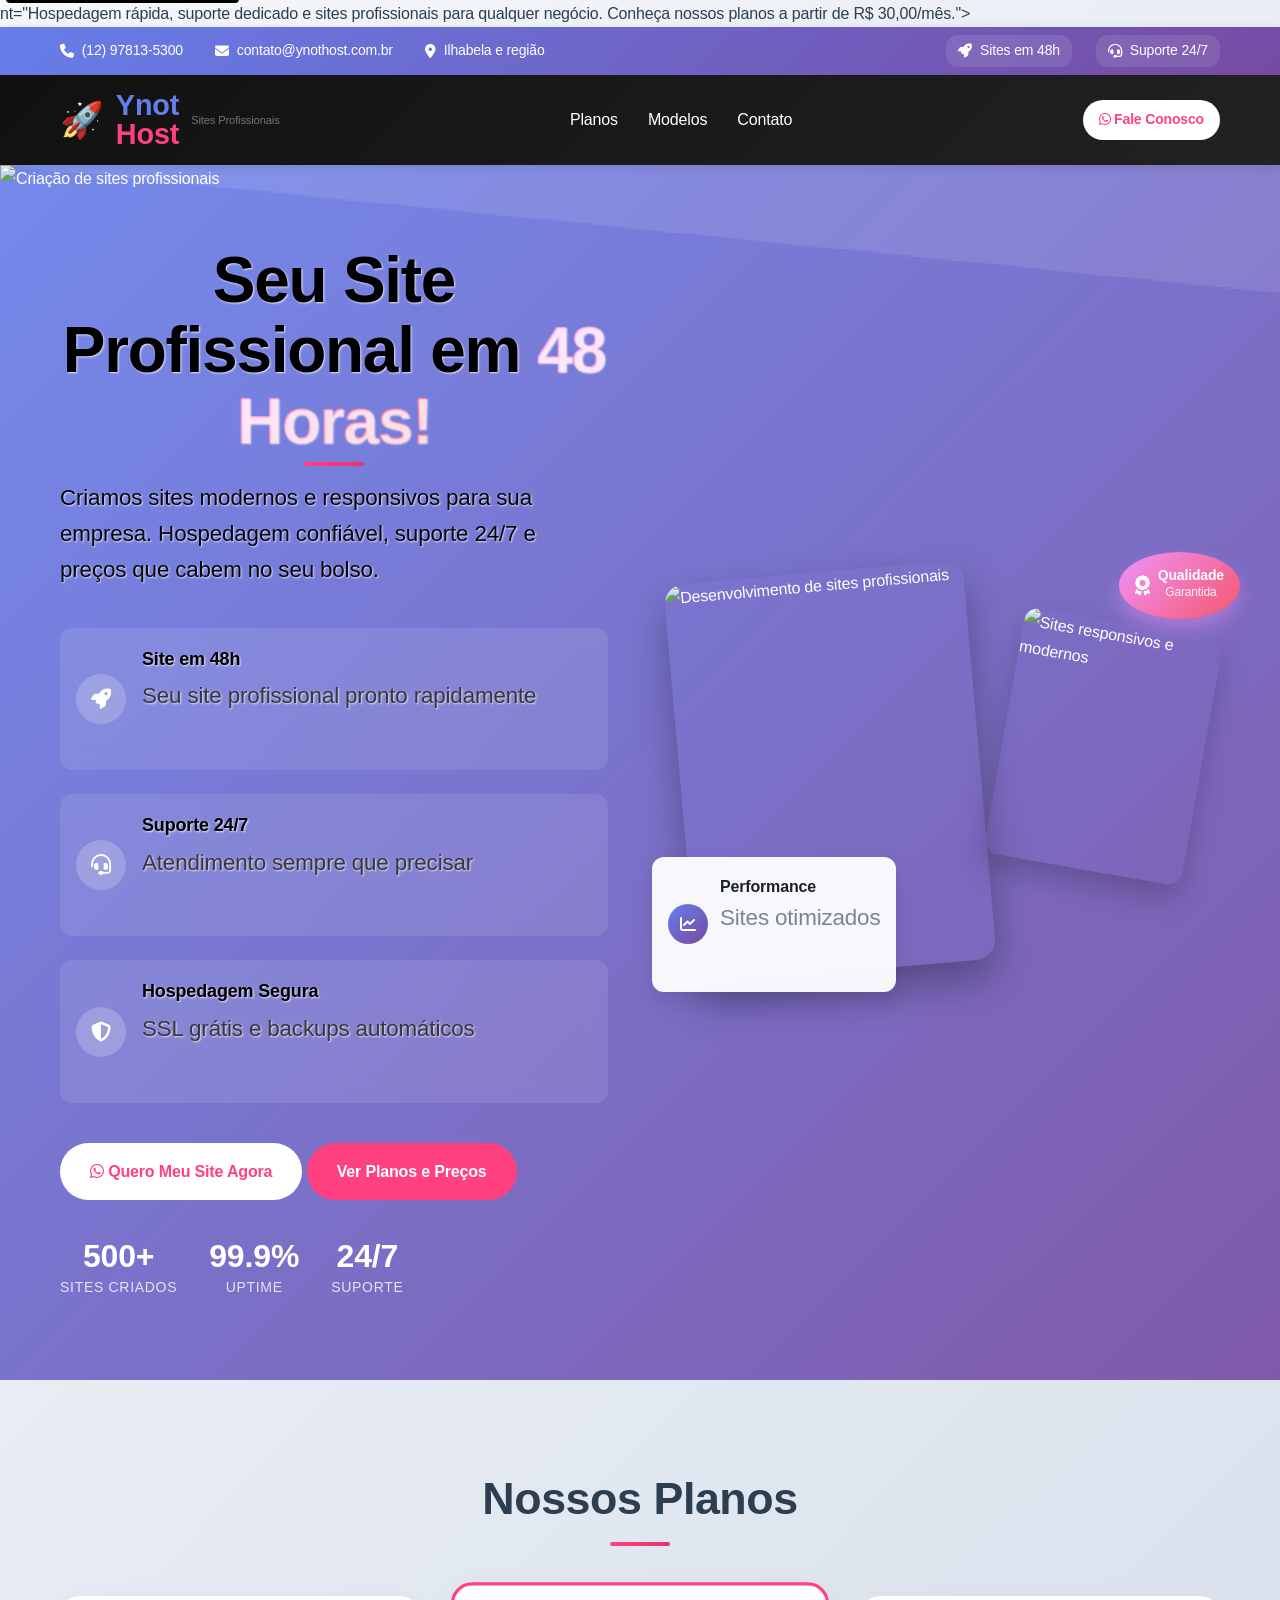
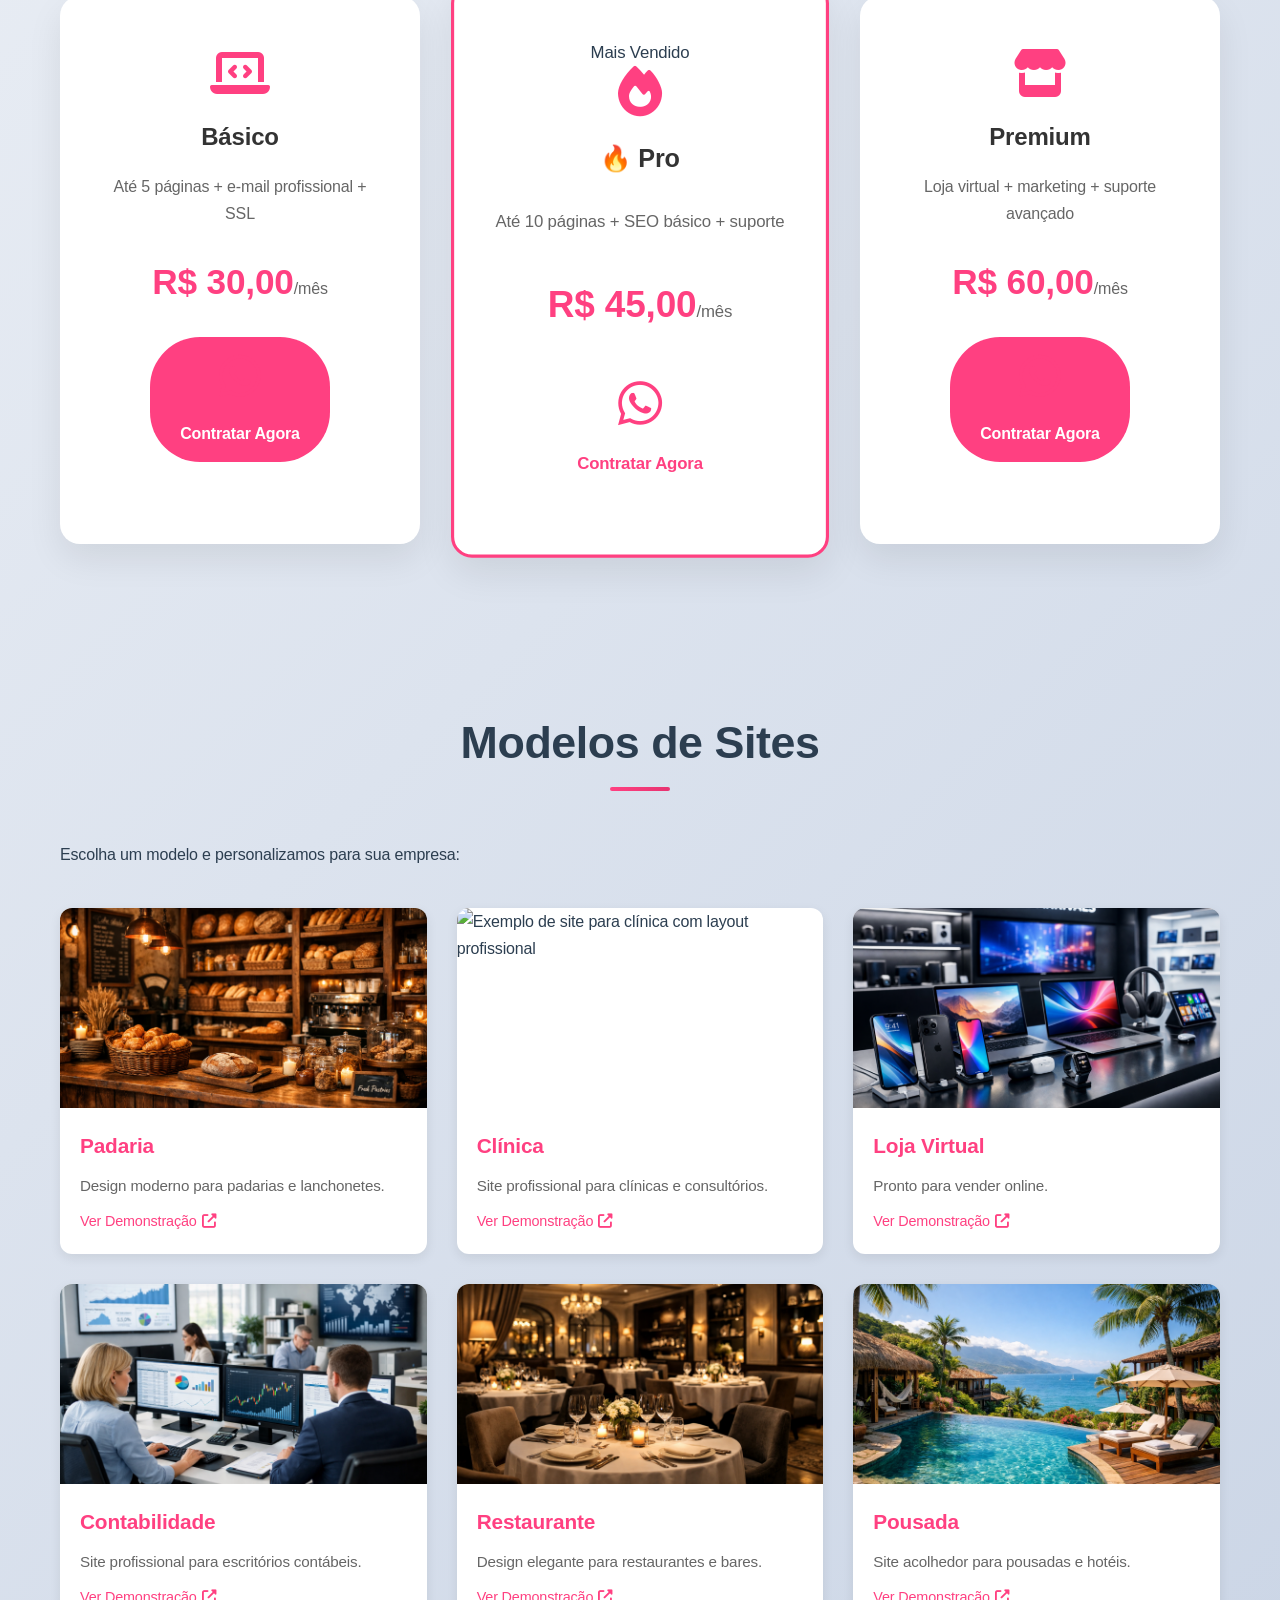
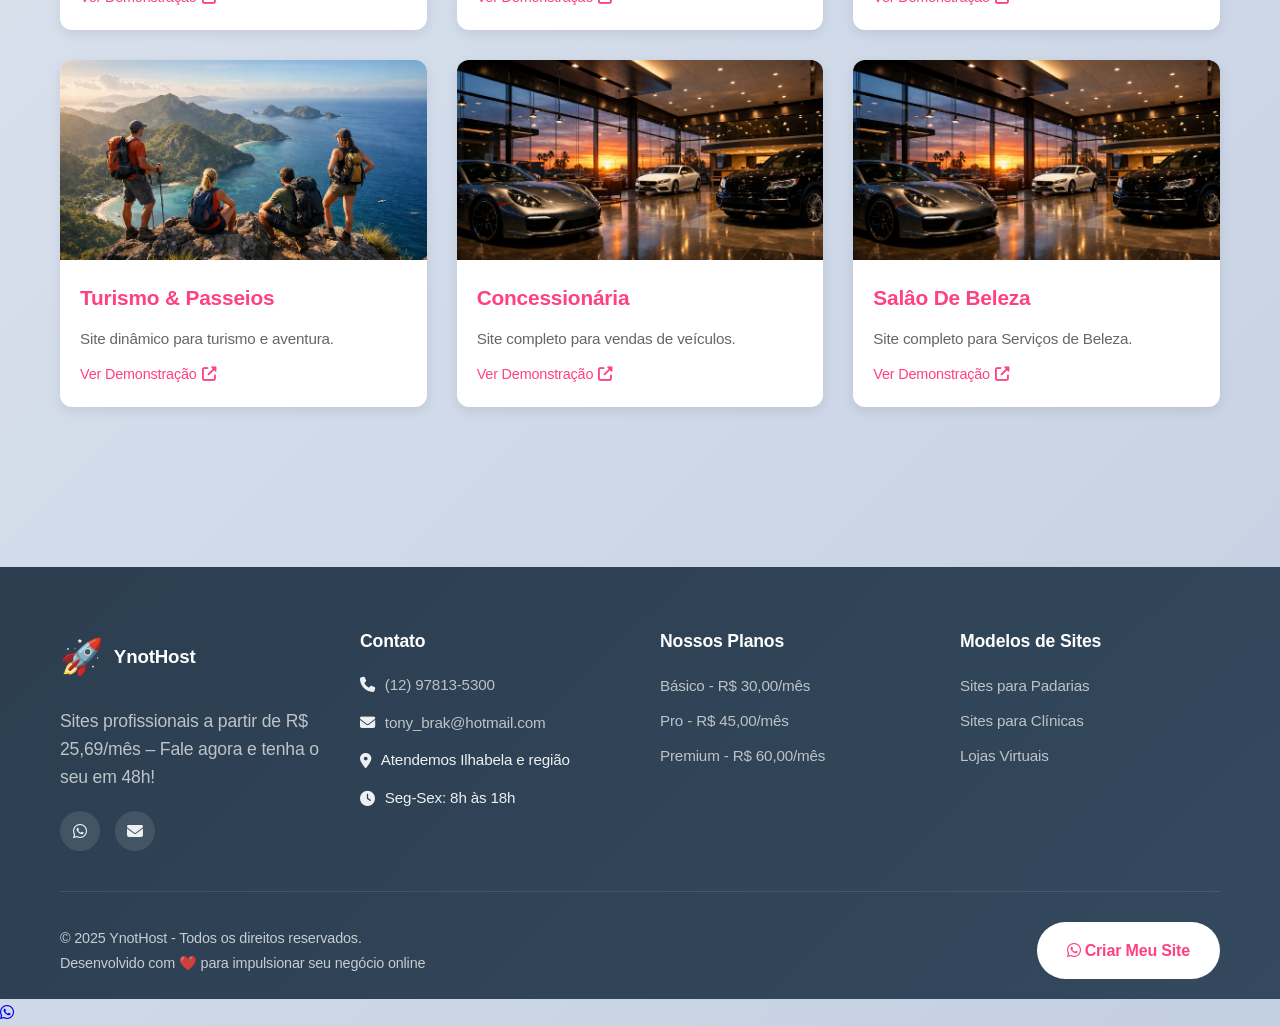
==== index.html @ bb17481c "Update pricing for Basic and Pro plans Signed-off-by: tonymagno <142685757+tonymagno@users.noreply.g" ====
<!DOCTYPE html>
<html lang="pt-BR">
<head>
  <meta charset="UTF-8">
  <meta name="viewport" content="width=device-width, initial-scale=1.0">
  <meta name="description" content="Crie seu site profissional com a YnotHost! Hospedagem rápida, suporte 24/7 e modelos personalizados para padarias, clínicas e lojas virtuais. Tenha seu site online em 48h!">
  <meta name="keywords" content="criação de sites, hospedagem de sites, sites profissionais, site para padaria, site para clínica, loja virtual, web design, desenvolvimento web, Ilhabela">
  <meta name="author" content="YnotHost">

  <!-- Open Graph / Facebook -->
  <meta property="og:type" content="website">
  <meta property="og:url" content="https://www.ynothost.com.br/"> <!-- Substituir pelo URL real do seu site -->
  <meta property="og:title" content="YnotHost - Sites Profissionais e Hospedagem">
  <meta property="og:description" content="Crie seu site profissional com a YnotHost! Hospedagem rápida, suporte 24/7 e modelos personalizados para padarias, clínicas e lojas virtuais. Tenha seu site online em 48h!">
  <meta property="og:image" content="https://www.ynothost.com.br/assets/images/og-image.jpg"> <!-- Substituir por uma imagem de pré-visualização do seu site -->

  <!-- Twitter -->
  <meta property="twitter:card" content="summary_large_image">
  <meta property="twitter:url" content="https://www.ynothost.com.br/"> <!-- Substituir pelo URL real do seu site -->
  <meta property="twitter:title" content="YnotHost - Sites Profissionais e Hospedagem">
  <meta property="twitter:description" content="Crie seu site profissional com a YnotHost! Hospedagem rápida, suporte 24/7 e modelos personalizados para padarias, clínicas e lojas virtuais. Tenha seu site online em 48h!">
  <meta property="twitter:image" content="https://www.ynothost.com.br/assets/images/og-image.jpg"> <!-- Substituir por uma imagem de pré-visualização do seu site -->

  <title>YnotHost - Sites Profissionais e Hospedagem</title>nt="Hospedagem rápida, suporte dedicado e sites profissionais para qualquer negócio. Conheça nossos planos a partir de R$ 30,00/mês.">
  <meta name="keywords" content="hospedagem de sites, criar site, site profissional, YnotHost, hospedagem barata, hospedagem web">
  <meta name="author" content="YnotHost">
  <meta name="robots" content="index, follow">
  
  <!-- Open Graph / Facebook -->
  <meta property="og:type" content="website">
  <meta property="og:url" content="https://ynothost.com.br/">
  <meta property="og:title" content="YnotHost - Hospedagem de Sites Profissionais">
  <meta property="og:description" content="Hospedagem rápida, suporte dedicado e sites profissionais para qualquer negócio.">
  <meta property="og:image" content="https://ynothost.com.br/assets/og-image.jpg">

  <!-- Twitter -->
  <meta property="twitter:card" content="summary_large_image">
  <meta property="twitter:url" content="https://ynothost.com.br/">
  <meta property="twitter:title" content="YnotHost - Hospedagem de Sites Profissionais">
  <meta property="twitter:description" content="Hospedagem rápida, suporte dedicado e sites profissionais para qualquer negócio.">
  <meta property="twitter:image" content="https://ynothost.com.br/assets/og-image.jpg">

  <title>YnotHost - Hospedagem de Sites Profissionais</title>

  <!-- Favicon -->
  <link rel="icon" type="image/x-icon" href="favicon.ico">
  
  <!-- Google Fonts -->
  <link rel="preconnect" href="https://fonts.googleapis.com">
  <link rel="preconnect" href="https://fonts.gstatic.com" crossorig  <link href="https://fonts.googleapis.com/css2?family=Poppins:wght@300;400;500;600;700;800&family=Montserrat:wght@400;500;600;700;800&family=Inter:wght@300;400;500;600;700&display=swap" rel="stylesheet">
  
  <!-- Font Awesome (Ícones) -->
  <link rel="stylesheet" href="https://cdnjs.cloudflare.com/ajax/libs/font-awesome/6.4.0/css/all.min.css" integrity="sha512-iecdLmaskl7CVkqkXNQ/ZH/XLlvWZOJyj7Yy7tcenmpD1ypASozpmT/E0iPtmFIB46ZmdtAc9eNBvH0H/ZpiBw==" crossorigin="anonymous" referrerpolicy="no-referrer">
  
  <!-- Arquivo de CSS -->
  <link rel="stylesheet" href="style.css">
</head>
<body>
  <!-- Skip to main content para acessibilidade -->
  <a href="#main-content" class="skip-link">Pular para o conteúdo principal</a>

  <header role="banner">
    <div class="top-bar">
      <div class="container">
        <div class="top-bar-content">
          <div class="top-bar-left">
            <span><i class="fas fa-phone"></i> (12) 97813-5300</span>
            <span><i class="fas fa-envelope"></i> contato@ynothost.com.br</span>
            <span><i class="fas fa-map-marker-alt"></i> Ilhabela e região</span>
          </div>
          <div class="top-bar-right">
            <span class="service-highlight">
              <i class="fas fa-rocket"></i> Sites em 48h
            </span>
            <span class="service-highlight">
              <i class="fas fa-headset"></i> Suporte 24/7
            </span>
          </div>
        </div>
      </div>
    </div>
    
    <div class="main-header">
      <div class="container">
        <h1 class="logo">
          <span class="logo-icon">🚀</span>
          <span class="logo-text">
            <span class="logo-main">Ynot</span><span class="logo-accent">Host</span>
          </span>
          <span class="logo-tagline">Sites Profissionais</span>
        </h1>
        
        <nav role="navigation" aria-label="Menu principal">
          <ul>
            <li><a href="#planos">Planos</a></li>
            <li><a href="#modelos">Modelos</a></li>
            <li><a href="#contato">Contato</a></li>
          </ul>
        </nav>
        
        <div class="header-cta">
          <a href="https://wa.me/5512978135300?text=Olá! Quero criar meu site profissional. Pode me ajudar?" class="btn btn-primary btn-small" target="_blank" rel="noopener noreferrer">
            <i class="fab fa-whatsapp"></i> Fale Conosco
          </a>
        </div>
      </div>
    </div>
  </header>

  <main id="main-content" role="main">
    <section class="hero" aria-labelledby="hero-title">
      <div class="hero-background">
        <img src="assets/images/bsBRqBb44S7U.jpg" alt="Criação de sites profissionais" class="hero-bg-image">
        <div class="hero-overlay"></div>
      </div>
      <div class="container">
        <div class="hero-content">
          <div class="hero-text">
            <h2 id="hero-title">Seu Site Profissional em <span class="highlight">48 Horas!</span></h2>
            <p class="hero-subtitle">Criamos sites modernos e responsivos para sua empresa. Hospedagem confiável, suporte 24/7 e preços que cabem no seu bolso.</p>
            
            <div class="hero-features">
              <div class="feature-item">
                <div class="feature-icon">
                  <i class="fas fa-rocket"></i>
                </div>
                <div class="feature-content">
                  <h3>Site em 48h</h3>
                  <p>Seu site profissional pronto rapidamente</p>
                </div>
              </div>
              
              <div class="feature-item">
                <div class="feature-icon">
                  <i class="fas fa-headset"></i>
                </div>
                <div class="feature-content">
                  <h3>Suporte 24/7</h3>
                  <p>Atendimento sempre que precisar</p>
                </div>
              </div>
              
              <div class="feature-item">
                <div class="feature-icon">
                  <i class="fas fa-shield-alt"></i>
                </div>
                <div class="feature-content">
                  <h3>Hospedagem Segura</h3>
                  <p>SSL grátis e backups automáticos</p>
                </div>
              </div>
            </div>
            
            <div class="hero-cta">
              <a href="https://wa.me/5512978135300?text=Olá! Quero criar meu site profissional. Pode me ajudar?" class="btn btn-primary cta-main" target="_blank" rel="noopener noreferrer">
                <i class="fab fa-whatsapp"></i> Quero Meu Site Agora
              </a>
              <a href="#planos" class="btn btn-secondary">Ver Planos e Preços</a>
            </div>

            <div class="hero-stats">
              <div class="stat-item">
                <div class="stat-number">500+</div>
                <div class="stat-label">Sites Criados</div>
              </div>
              <div class="stat-item">
                <div class="stat-number">99.9%</div>
                <div class="stat-label">Uptime</div>
              </div>
              <div class="stat-item">
                <div class="stat-number">24/7</div>
                <div class="stat-label">Suporte</div>
              </div>
            </div>
          </div>
          
          <div class="hero-image">
            <div class="hero-showcase">
              <img src="assets/images/TFy4vJd6wb4w.jpg" alt="Desenvolvimento de sites profissionais" class="showcase-main" loading="lazy">
              <img src="assets/images/7pbDO0ZzNJoD.png" alt="Sites responsivos e modernos" class="showcase-secondary" loading="lazy">
            </div>
            
            <div class="floating-badge">
              <div class="badge-icon">
                <i class="fas fa-award"></i>
              </div>
              <div class="badge-content">
                <span class="badge-title">Qualidade</span>
                <span class="badge-subtitle">Garantida</span>
              </div>
            </div>
            
            <div class="floating-card">
              <div class="card-icon">
                <i class="fas fa-chart-line"></i>
              </div>
              <div class="card-content">
                <h4>Performance</h4>
                <p>Sites otimizados</p>
              </div>
            </div>
          </div>
        </div>
      </div>
    </section>

    <section id="planos" aria-labelledby="planos-title">
      <div class="container">
        <h2 id="planos-title">Nossos Planos</h2>
        <div class="plans">
          <article class="plan" role="article">
            <i class="fa-solid fa-laptop-code" aria-hidden="true"></i>
            <h3>Básico</h3>
            <p>Até 5 páginas + e-mail profissional + SSL</p>
            <div class="price" aria-label="Preço: R$ 30,00 por mês">R$ 30,00<span>/mês</span></div>
            <a href="https://wa.me/5512978135300?text=Olá! Quero contratar o plano Básico (R$ 30,00/mês). Pode me enviar mais detalhes?" class="btn btn-secondary" target="_blank" rel="noopener noreferrer" aria-label="Contratar plano Básico">
              <i class="fab fa-whatsapp"></i> Contratar Agora
            </a>
          </article>
          
          <article class="plan plan-popular" role="article">
            <div class="popular-badge" aria-label="Plano mais vendido">Mais Vendido</div>
            <i class="fa-solid fa-fire" aria-hidden="true"></i>
            <h3>🔥 Pro</h3>
            <p>Até 10 páginas + SEO básico + suporte</p>
            <div class="price" aria-label="Preço: R$ 45,00 por mês">R$ 45,00<span>/mês</span></div>
            <a href="https://wa.me/5512978135300?text=Olá! Quero contratar o plano Pro (R$ 45,00/mês) - o mais vendido! Pode me enviar mais detalhes?" class="btn btn-primary" target="_blank" rel="noopener noreferrer" aria-label="Contratar plano Pro">
              <i class="fab fa-whatsapp"></i> Contratar Agora
            </a>
          </article>
          
          <article class="plan" role="article">
            <i class="fa-solid fa-store" aria-hidden="true"></i>
            <h3>Premium</h3>
            <p>Loja virtual + marketing + suporte avançado</p>
            <div class="price" aria-label="Preço: R$ 60,00 por mês">R$ 60,00<span>/mês</span></div>
            <a href="https://wa.me/5512978135300?text=Olá! Quero contratar o plano Premium (R$ 60,00/mês) com loja virtual. Pode me enviar mais detalhes?" class="btn btn-secondary" target="_blank" rel="noopener noreferrer" aria-label="Contratar plano Premium">
              <i class="fab fa-whatsapp"></i> Contratar Agora
            </a>
          </article>
        </div>
      </div>
    </section>

    <section id="modelos" aria-labelledby="modelos-title">
      <div class="container">
        <h2 id="modelos-title">Modelos de Sites</h2>
        <p>Escolha um modelo e personalizamos para sua empresa:</p>
        <div class="models">
          <article class="model" role="article">
            <a href="modelos/padaria/index.html" target="_blank" rel="noopener noreferrer">
              <img src="assets/images/padaria_hero.jpg" alt="Exemplo de site para padaria com design moderno" loading="lazy">
              <div class="model-content">
                <h3>Padaria</h3>
                <p>Design moderno para padarias e lanchonetes.</p>
                <span class="model-link">Ver Demonstração <i class="fas fa-external-link-alt"></i></span>
              </div>
            </a>
          </article>
          
          <article class="model" role="article">
            <a href="modelos/clinica/index.html" target="_blank" rel="noopener noreferrer">
              <img src="assets/images/clinica_hero.jpg" alt="Exemplo de site para clínica com layout profissional" loading="lazy">
              <div class="model-content">
                <h3>Clínica</h3>
                <p>Site profissional para clínicas e consultórios.</p>
                <span class="model-link">Ver Demonstração <i class="fas fa-external-link-alt"></i></span>
              </div>
            </a>
          </article>
          
          <article class="model" role="article">
            <a href="modelos/loja-virtual/index.html" target="_blank" rel="noopener noreferrer">
              <img src="assets/images/loja_hero.jpg" alt="Exemplo de loja virtual com sistema de vendas online" loading="lazy">
              <div class="model-content">
                <h3>Loja Virtual</h3>
                <p>Pronto para vender online.</p>
                <span class="model-link">Ver Demonstração <i class="fas fa-external-link-alt"></i></span>
              </div>
            </a>
          </article>
          
          <article class="model" role="article">
            <a href="modelos/contabilidade/index.html" target="_blank" rel="noopener noreferrer">
              <img src="assets/images/contabilidade_hero.jpg" alt="Exemplo de site para contabilidade com design profissional" loading="lazy">
              <div class="model-content">
                <h3>Contabilidade</h3>
                <p>Site profissional para escritórios contábeis.</p>
                <span class="model-link">Ver Demonstração <i class="fas fa-external-link-alt"></i></span>
              </div>
            </a>
          </article>
          
          <article class="model" role="article">
            <a href="modelos/restaurante/index.html" target="_blank" rel="noopener noreferrer">
              <img src="assets/images/restaurante_hero.jpg" alt="Exemplo de site para restaurante com design elegante" loading="lazy">
              <div class="model-content">
                <h3>Restaurante</h3>
                <p>Design elegante para restaurantes e bares.</p>
                <span class="model-link">Ver Demonstração <i class="fas fa-external-link-alt"></i></span>
              </div>
            </a>
          </article>
          
          <article class="model" role="article">
            <a href="modelos/pousada/index.html" target="_blank" rel="noopener noreferrer">
              <img src="assets/images/pousada_hero.jpg" alt="Exemplo de site para pousada com design acolhedor" loading="lazy">
              <div class="model-content">
                <h3>Pousada</h3>
                <p>Site acolhedor para pousadas e hotéis.</p>
                <span class="model-link">Ver Demonstração <i class="fas fa-external-link-alt"></i></span>
              </div>
            </a>
          </article>
          
          <article class="model" role="article">
            <a href="modelos/passeios/index.html" target="_blank" rel="noopener noreferrer">
              <img src="assets/images/turismo_hero.jpg" alt="Exemplo de site para turismo e passeios com design aventureiro" loading="lazy">
              <div class="model-content">
                <h3>Turismo & Passeios</h3>
                <p>Site dinâmico para turismo e aventura.</p>
                <span class="model-link">Ver Demonstração <i class="fas fa-external-link-alt"></i></span>
              </div>
            </a>
          </article>
          
          <article class="model" role="article">
            <a href="modelos/concessionaria/index.html" target="_blank" rel="noopener noreferrer">
              <img src="assets/images/concessionaria_hero.jpg" alt="Exemplo de site para concessionária de carros com design profissional" loading="lazy">
              <div class="model-content">
                <h3>Concessionária</h3>
                <p>Site completo para vendas de veículos.</p>
                <span class="model-link">Ver Demonstração <i class="fas fa-external-link-alt"></i></span>
              </div>
            </a>
          </article>

 <article class="model" role="article">
            <a href="modelos/Lashes-Designer-Studio/index.html" target="_blank" rel="noopener noreferrer">
              <img src="assets/images/concessionaria_hero.jpg" alt="Exemplo de site para Salâo De Beleza design profissional" loading="lazy">
              <div class="model-content">
                <h3>Salâo De Beleza</h3>
                <p>Site completo para Serviços de Beleza.</p>
                <span class="model-link">Ver Demonstração <i class="fas fa-external-link-alt"></i></span>
              </div>
            </a>
          </article>
        </div>
      </div>
    </section>
  </main>

  <footer id="contato" role="contentinfo">
    <div class="container">
      <div class="footer-content">
        <div class="footer-section">
          <h3><span class="logo-icon">🚀</span> YnotHost</h3>
          <p class="footer-tagline">Sites profissionais a partir de R$ 25,69/mês – Fale agora e tenha o seu em 48h!</p>
          <div class="social-links">
            <a href="https://wa.me/5512978135300" aria-label="WhatsApp" target="_blank" rel="noopener noreferrer">
              <i class="fab fa-whatsapp"></i>
            </a>
            <a href="mailto:tony_brak@hotmail.com" aria-label="E-mail">
              <i class="fas fa-envelope"></i>
            </a>
          </div>
        </div>

        <div class="footer-section">
          <h4>Contato</h4>
          <div class="contact-info">
            <p><i class="fas fa-phone"></i> <a href="tel:+5512978135300">(12) 97813-5300</a></p>
            <p><i class="fas fa-envelope"></i> <a href="mailto:tony_brak@hotmail.com">tony_brak@hotmail.com</a></p>
            <p><i class="fas fa-map-marker-alt"></i> Atendemos Ilhabela e região</p>
            <p><i class="fas fa-clock"></i> Seg-Sex: 8h às 18h</p>
          </div>
        </div>

        <div class="footer-section">
          <h4>Nossos Planos</h4>
          <ul class="footer-links">
            <li><a href="https://wa.me/5512978135300?text=Quero saber mais sobre o plano Básico">Básico - R$ 30,00/mês</a></li>
            <li><a href="https://wa.me/5512978135300?text=Quero saber mais sobre o plano Pro">Pro - R$ 45,00/mês</a></li>
            <li><a href="https://wa.me/5512978135300?text=Quero saber mais sobre o plano Premium">Premium - R$ 60,00/mês</a></li>
          </ul>
        </div>

        <div class="footer-section">
          <h4>Modelos de Sites</h4>
          <ul class="footer-links">
            <li><a href="modelos/padaria/index.html" target="_blank">Sites para Padarias</a></li>
            <li><a href="modelos/clinica/index.html" target="_blank">Sites para Clínicas</a></li>
            <li><a href="modelos/loja-virtual/index.html" target="_blank">Lojas Virtuais</a></li>
          </ul>
        </div>
      </div>

      <div class="footer-bottom">
        <div class="footer-bottom-content">
          <p>&copy; 2025 YnotHost - Todos os direitos reservados.</p>
          <p>Desenvolvido com ❤️ para impulsionar seu negócio online</p>
        </div>
        <div class="footer-cta">
          <a href="https://wa.me/5512978135300?text=Olá! Quero criar meu site profissional agora!" class="btn btn-primary btn-small" target="_blank" rel="noopener noreferrer">
            <i class="fab fa-whatsapp"></i> Criar Meu Site
          </a>
        </div>
      </div>
    </div>
  </footer>

  <!-- Botão WhatsApp Flutuante -->
  <a href="https://wa.me/5512978135300?text=Olá! Quero criar meu site profissional. Pode me ajudar?" class="whatsapp" aria-label="Fale conosco no WhatsApp" target="_blank" rel="noopener noreferrer">
    <i class="fab fa-whatsapp" aria-hidden="true"></i>
  </a>

  <!-- JavaScript -->
  <script src="script.js"></script>
</body>
</html>
---- style.css ----
/* Reset e Configurações Globais */
* {
  margin: 0;
  padding: 0;
  box-sizing: border-box;
}

html {
  scroll-behavior: smooth;
  font-size: 16px;
}

body {
  font-family: 'Inter', 'Poppins', sans-serif;
  background: linear-gradient(135deg, #f5f7fa 0%, #c3cfe2 100%);
  color: #2c3e50;
  line-height: 1.7;
  overflow-x: hidden;
  font-weight: 400;
  letter-spacing: -0.01em;
}

/* Skip Link para Acessibilidade */
.skip-link {
  position: absolute;
  top: -40px;
  left: 6px;
  background: #000;
  color: #fff;
  padding: 8px;
  text-decoration: none;
  z-index: 9999;
  border-radius: 4px;
}

.skip-link:focus {
  top: 6px;
}

/* Container */
.container {
  max-width: 1200px;
  margin: 0 auto;
  padding: 0 20px;
}

/* Cabeçalho */
header {
  position: sticky;
  top: 0;
  z-index: 1000;
  box-shadow: 0 2px 10px rgba(0, 0, 0, 0.1);
}

/* Top Bar */
.top-bar {
  background: linear-gradient(135deg, #667eea 0%, #764ba2 100%);
  color: white;
  padding: 8px 0;
  font-size: 0.875rem;
}

.top-bar-content {
  display: flex;
  justify-content: space-between;
  align-items: center;
  flex-wrap: wrap;
  gap: 1rem;
}

.top-bar-left {
  display: flex;
  gap: 2rem;
  flex-wrap: wrap;
}

.top-bar-left span {
  display: flex;
  align-items: center;
  gap: 0.5rem;
}

.top-bar-right {
  display: flex;
  gap: 1.5rem;
  flex-wrap: wrap;
}

.service-highlight {
  display: flex;
  align-items: center;
  gap: 0.5rem;
  background: rgba(255, 255, 255, 0.1);
  padding: 0.25rem 0.75rem;
  border-radius: 12px;
  font-weight: 500;
  transition: all 0.3s ease;
}

.service-highlight:hover {
  background: rgba(255, 255, 255, 0.2);
  transform: translateY(-1px);
}

/* Main Header */
.main-header {
  background: linear-gradient(135deg, #111 0%, #222 100%);
  color: #fff;
  padding: 15px 0;
}

.main-header .container {
  display: flex;
  justify-content: space-between;
  align-items: center;
  flex-wrap: wrap;
  gap: 1rem;
}/* Logo */
.logo {
  display: flex;
  align-items: center;
  gap: 12px;
  color: #2c3e50;
  font-size: 1.8rem;
  font-weight: 700;
  text-decoration: none;
}

.logo-icon {
  font-size: 2.2rem;
  animation: bounce 2s infinite;
}

.logo-text {
  display: flex;
  flex-direction: column;
  line-height: 1;
}

.logo-main {
  font-family: 'Montserrat', sans-serif;
  font-weight: 800;
  color: #667eea;
  font-size: 1.8rem;
}

.logo-accent {
  font-family: 'Montserrat', sans-serif;
  font-weight: 800;
  color: #ff4081;
  font-size: 1.8rem;
}

.logo-tagline {
  font-size: 0.7rem;
  color: #6c757d;
  font-weight: 400;
  margin-top: 2px;
  font-family: 'Inter', sans-serif;
}

header h1 {
  color: #ff4081;
  font-size: 2rem;
  font-weight: 700;
  display: flex;
  align-items: center;
  gap: 10px;
}tion: fadeInLeft 1s ease-out;
}

header h1 i {
  color: #ff4081;
  animation: pulse 2s infinite;
}

nav ul {
  display: flex;
  list-style: none;
  gap: 30px;
  animation: fadeInRight 1s ease-out;
}

nav a {
  color: #fff;
  text-decoration: none;
  font-weight: 500;
  transition: all 0.3s ease;
  position: relative;
  padding: 5px 0;
}

nav a::after {
  content: '';
  position: absolute;
  width: 0;
  height: 2px;
  bottom: 0;
  left: 0;
  background-color: #ff4081;
  transition: width 0.3s ease;
}

nav a:hover::after,
nav a:focus::after {
  width: 100%;
}

nav a:hover,
nav a:focus {
  color: #ff4081;
  outline: none;
}

/* Header CTA */
.header-cta {
  display: flex;
  align-items: center;
}

.header-cta .btn {
  font-size: 0.875rem;
  padding: 8px 16px;
}

/* Hero Section */
.hero {
  position: relative;
  min-height: 100vh;
  display: flex;
  align-items: center;
  overflow: hidden;
  color: #fff;
}

.hero-background {
  position: absolute;
  top: 0;
  left: 0;
  right: 0;
  bottom: 0;
  z-index: -2;
}

.hero-bg-image {
  width: 100%;
  height: 100%;
  object-fit: cover;
  object-position: center;
}

.hero-overlay {
  position: absolute;
  top: 0;
  left: 0;
  right: 0;
  bottom: 0;
  background: linear-gradient(135deg, rgba(102, 126, 234, 0.9) 0%, rgba(118, 75, 162, 0.9) 100%);
  z-index: -1;
}

.hero-content {
  display: grid;
  grid-template-columns: 1fr 1fr;
  gap: 4rem;
  align-items: center;
  position: relative;
  z-index: 2;
}

.hero-text {
  color: white;
}.hero::before {
  content: '';
  position: absolute;
  top: 0;
  left: 0;
  right: 0;
  bottom: 0;
  background: url('data:image/svg+xml,<svg xmlns="http://www.w3.org/2000/svg" viewBox="0 0 1000 100" fill="rgba(255,255,255,0.1)"><polygon points="0,0 1000,100 1000,0"/></svg>');
  background-size: cover;
}

.hero .container {
  position: relative;
  z-index: 2;
}

.hero h2 {
  font-family: 'Montserrat', sans-serif;
  font-size: 4rem;
  margin-bottom: 24px;
  font-weight: 800;
  animation: fadeInUp 1s ease-out 0.3s both;
  text-shadow: 1px 1px 2px rgba(255, 255, 255, 0.8);
  letter-spacing: -0.02em;
  line-height: 1.1;
  color: #000;
}

.highlight {
  background: linear-gradient(135deg, #f093fb 0%, #f5576c 100%);
  -webkit-background-clip: text;
  -webkit-text-fill-color: transparent;
  background-clip: text;
}

.hero-subtitle {
  font-size: 1.4rem;
  margin-bottom: 2rem;
  opacity: 0.95;
  line-height: 1.6;
  color: #000;
  animation: fadeInUp 1s ease-out 0.5s both;
  font-weight: 600;
  text-shadow: 1px 1px 2px rgba(255, 255, 255, 0.8);
}

.hero-features {
  display: grid;
  gap: 1.5rem;
  margin-bottom: 2.5rem;
  animation: fadeInUp 1s ease-out 0.7s both;
}

.feature-item {
  display: flex;
  align-items: center;
  gap: 1rem;
  background: rgba(255, 255, 255, 0.1);
  padding: 1rem;
  border-radius: 12px;
  backdrop-filter: blur(10px);
  transition: all 0.3s ease;
}

.feature-item:hover {
  background: rgba(255, 255, 255, 0.15);
  transform: translateX(10px);
}

.feature-icon {
  width: 50px;
  height: 50px;
  background: rgba(255, 255, 255, 0.2);
  border-radius: 50%;
  display: flex;
  align-items: center;
  justify-content: center;
  font-size: 1.25rem;
  color: white;
  flex-shrink: 0;
}

.feature-content h3 {
  color: #000;
  font-size: 1.125rem;
  margin-bottom: 0.25rem;
  font-weight: 600;
  text-shadow: 1px 1px 2px rgba(255, 255, 255, 0.8);
}

.feature-content p {
  color: #333;
  font-size: 0.875rem;
  margin: 0;
  text-shadow: 1px 1px 2px rgba(255, 255, 255, 0.8);
}

.hero-stats {
  display: flex;
  gap: 2rem;
  margin-top: 2rem;
  animation: fadeInUp 1s ease-out 1.1s both;
}

.stat-item {
  text-align: center;
}

.stat-number {
  font-size: 2rem;
  font-weight: 800;
  color: white;
  line-height: 1;
  font-family: 'Montserrat', sans-serif;
}

.stat-label {
  font-size: 0.875rem;
  color: rgba(255, 255, 255, 0.8);
  text-transform: uppercase;
  letter-spacing: 0.05em;
  margin-top: 0.25rem;
}

.hero-image {
  position: relative;
  display: flex;
  justify-content: center;
  align-items: center;
  animation: fadeInRight 1s ease-out 0.9s both;
}

.hero-showcase {
  position: relative;
  display: flex;
  gap: 2rem;
}

.showcase-main {
  width: 300px;
  height: 400px;
  object-fit: cover;
  border-radius: 20px;
  box-shadow: 0 20px 40px rgba(0, 0, 0, 0.3);
  transform: rotate(-5deg);
  transition: transform 0.3s ease;
}

.showcase-main:hover {
  transform: rotate(-5deg) scale(1.05);
}

.showcase-secondary {
  width: 200px;
  height: 250px;
  object-fit: cover;
  border-radius: 15px;
  box-shadow: 0 15px 30px rgba(0, 0, 0, 0.2);
  transform: rotate(10deg) translateY(50px);
  transition: transform 0.3s ease;
}

.showcase-secondary:hover {
  transform: rotate(10deg) translateY(50px) scale(1.05);
}

.floating-badge {
  position: absolute;
  top: -20px;
  right: -20px;
  background: linear-gradient(135deg, #f093fb 0%, #f5576c 100%);
  color: white;
  padding: 1rem;
  border-radius: 50%;
  display: flex;
  align-items: center;
  gap: 0.5rem;
  box-shadow: 0 10px 20px rgba(240, 147, 251, 0.4);
  animation: float 3s ease-in-out infinite;
}

.badge-icon {
  font-size: 1.25rem;
}

.badge-content {
  display: flex;
  flex-direction: column;
  text-align: center;
}

.badge-title {
  font-size: 0.875rem;
  font-weight: 600;
  line-height: 1;
}

.badge-subtitle {
  font-size: 0.75rem;
  opacity: 0.9;
}

.floating-card {
  position: absolute;
  bottom: -20px;
  left: -20px;
  background: rgba(255, 255, 255, 0.95);
  backdrop-filter: blur(10px);
  padding: 1rem;
  border-radius: 12px;
  display: flex;
  align-items: center;
  gap: 0.75rem;
  box-shadow: 0 10px 20px rgba(0, 0, 0, 0.1);
  animation: float 3s ease-in-out infinite reverse;
}

.card-icon {
  width: 40px;
  height: 40px;
  background: linear-gradient(135deg, #667eea 0%, #764ba2 100%);
  color: white;
  border-radius: 50%;
  display: flex;
  align-items: center;
  justify-content: center;
}

.card-content h4 {
  color: #1a202c;
  font-size: 1rem;
  margin: 0;
}

.card-content p {
  color: #718096;
  font-size: 0.875rem;
  margin: 0;
}

@keyframes float {
  0%, 100% { transform: translateY(0px); }
  50% { transform: translateY(-10px); }
}

.hero p {
  font-size: 1.4rem;
  margin-bottom: 40px;
  max-width: 650px;
  margin-left: auto;
  margin-right: auto;
  animation: fadeInUp 1s ease-out 0.6s both;
  font-weight: 300;
  opacity: 0.95;
  line-height: 1.6;
}

/* Botões */
.btn {
  display: inline-block;
  padding: 15px 30px;
  border-radius: 50px;
  font-weight: 600;
  text-decoration: none;
  transition: all 0.3s ease;
  border: none;
  cursor: pointer;
  font-size: 1rem;
  position: relative;
  overflow: hidden;
  animation: fadeInUp 1s ease-out 0.9s both;
}

.btn::before {
  content: '';
  position: absolute;
  top: 0;
  left: -100%;
  width: 100%;
  height: 100%;
  background: linear-gradient(90deg, transparent, rgba(255, 255, 255, 0.2), transparent);
  transition: left 0.5s;
}

.btn:hover::before {
  left: 100%;
}

.btn-primary {
  background: #fff;
  color: #ff4081;
}

.btn-primary:hover {
  background: #f1f1f1;
  transform: translateY(-2px);
  box-shadow: 0 5px 15px rgba(0, 0, 0, 0.2);
}

.btn-secondary {
  background: #ff4081;
  color: #fff;.btn-secondary:hover {
  background: #e73370;
  color: #fff;
  transform: translateY(-2px);
}

/* Hero CTA */
.hero-cta {
  display: flex;
  gap: 20px;
  justify-content: center;
  flex-wrap: wrap;
  margin-top: 10px;
}

.cta-main {
  background: linear-gradient(135deg, #25D366, #128C7E);
  color: #fff;
  font-size: 1.1rem;
  padding: 18px 35px;
  border-radius: 50px;
  font-weight: 700;
  text-transform: uppercase;
  letter-spacing: 0.5px;
  box-shadow: 0 8px 25px rgba(37, 211, 102, 0.4);
  animation: pulse 2s infinite;
}

.cta-main:hover {
  background: linear-gradient(135deg, #128C7E, #25D366);
  transform: translateY(-3px) scale(1.05);
  box-shadow: 0 12px 35px rgba(37, 211, 102, 0.6);
}

.btn-small {
  padding: 10px 20px;
  font-size: 0.9rem;
}: 0 5px 15px rgba(231, 51, 112, 0.4);
}

/* Seções */
section {
  padding: 80px 0;
}

section h2 {
  font-family: 'Montserrat', sans-serif;
  font-size: 2.8rem;
  margin-bottom: 60px;
  font-weight: 700;
  text-align: center;
  color: #2c3e50;
  position: relative;
  letter-spacing: -0.01em;
}

section h2::after {
  content: '';
  position: absolute;
  bottom: -10px;
  left: 50%;
  transform: translateX(-50%);
  width: 60px;
  height: 4px;
  background: linear-gradient(90deg, #ff4081, #e73370);
  border-radius: 2px;
}

/* Planos */
.plans {
  display: grid;
  grid-template-columns: repeat(auto-fit, minmax(320px, 1fr));
  gap: 40px;
  margin-top: 60px;
}

.plan {
  background: #fff;
  border-radius: 20px;
  padding: 50px 35px;
  text-align: center;
  box-shadow: 0 15px 35px rgba(0, 0, 0, 0.08);
  transition: all 0.4s cubic-bezier(0.175, 0.885, 0.32, 1.275);
  position: relative;
  border: 3px solid transparent;
  overflow: hidden;
}

.plan::before {
  content: '';
  position: absolute;
  top: 0;
  left: 0;
  right: 0;
  height: 5px;
  background: linear-gradient(90deg, #667eea, #764ba2);
  transform: scaleX(0);
  transition: transform 0.3s ease;
}

.plan:hover {
  transform: translateY(-15px) scale(1.02);
  box-shadow: 0 25px 50px rgba(102, 126, 234, 0.2);
  border-color: rgba(102, 126, 234, 0.3);
}

.plan:hover::before {
  transform: scaleX(1);
}

.plan-popular {
  border-color: #ff4081;
  transform: scale(1.05);
  position: relative;
}

.plan-popular::before {
  content: '';
  position: absolute;
  top: -2px;
  left: -2px;
  right: -2px;
  bottom: -2px;
  background: linear-gradient(45deg, #ff4081, #e73370, #ff4081);
  borde.plan-popular {
  border-color: #ff4081;
  transform: scale(1.08);
  background: linear-gradient(135deg, #fff 0%, #fef7f7 100%);
  box-shadow: 0 20px 60px rgba(255, 64, 129, 0.25);
}

.plan-popular::before {
  background: linear-gradient(90deg, #ff4081, #e73370);
  height: 6px;
  transform: scaleX(1);
}

.plan-popular::after {
  content: '🔥 Mais Vendido';
  position: absolute;
  top: -2px;
  left: 50%;
  transform: translateX(-50%);
  background: linear-gradient(135deg, #ff4081, #e73370);
  color: #fff;
  padding: 12px 25px;
  border-radius: 0 0 15px 15px;
  font-size: 0.95rem;
  font-weight: 700;
  box-shadow: 0 5px 15px rgba(255, 64, 129, 0.4);
  letter-spacing: 0.5px;
}  box-shadow: 0 4px 10px rgba(255, 64, 129, 0.3);
}

.plan i {
  font-size: 3rem;
  color: #ff4081;
  margin-bottom: 20px;
  display: block;
}

.plan h3 {
  color: #333;
  margin-bottom: 15px;
  font-size: 1.5rem;
  font-weight: 600;
}

.plan p {
  font-size: 1rem;
  margin-bottom: 25px;
  color: #666;
  min-height: 48px;
  display: flex;
  align-items: center;
  justify-content: center;
}

.plan .price {
  font-size: 2.2rem;
  font-weight: 700;
  margin-bottom: 25px;
  color: #ff4081;
}

.plan .price span {
  font-size: 1rem;
  color: #666;
  font-weight: 400;
}

/* Modelos */
.models {
  display: grid;
  grid-template-columns: repeat(auto-fit, minmax(280px, 1fr));
  gap: 30px;
  margin-top: 40px;
  max-width: 1400px;
  margin-left: auto;
  margin-right: auto;
}

.model {
  background: #fff;
  border-radius: 12px;
  box-shadow: 0 4px 12px rgba(0, 0, 0, 0.08);
  transition: transform 0.3s ease, box-shadow 0.3s ease;
  overflow: hidden; /* Garante que a imagem não saia da borda */
}

.model:hover {
  transform: scale(1.03);
  box-shadow: 0 6px 20px rgba(0, 0, 0, 0.1);
}

.model a {
  text-decoration: none;
  color: inherit;
  display: block;
}

.model img {
  width: 100%;
  height: 200px;
  object-fit: cover; /* Garante que a imagem cubra a área sem distorcer */
  display: block;
  transition: transform 0.3s ease;
}

.model:hover img {
  transform: scale(1.05);
}

.model-content {
  padding: 20px;
  position: relative;
}

.model-link {
  display: inline-flex;
  align-items: center;
  gap: 5px;
  color: #ff4081;
  font-weight: 500;
  font-size: 0.9rem;
  margin-top: 10px;
  transition: color 0.3s ease;
}

.model:hover .model-link {
  color: #e73370;
}

.model h3 {
  color: #ff4081;
  margin-bottom: 10px;
  font-size: 1.3rem;
  font-weight: 600;
}

.model p {
  color: #666;
  font-size: 0.95rem;
}
/* Footer */
footer {
  background: linear-gradient(135deg, #2c3e50 0%, #34495e 100%);
  color: #ecf0f1;
  padding: 60px 0 20px;
  margin-top: 80px;
}

.footer-content {
  display: grid;
  grid-template-columns: repeat(auto-fit, minmax(250px, 1fr));
  gap: 40px;
  margin-bottom: 40px;
}

.footer-section h3 {
  color: #fff;
  margin-bottom: 20px;
  font-family: 'Montserrat', sans-serif;
  font-weight: 700;
  display: flex;
  align-items: center;
  gap: 10px;
}

.footer-section h4 {
  color: #fff;
  margin-bottom: 15px;
  font-family: 'Montserrat', sans-serif;
  font-weight: 600;
  font-size: 1.1rem;
}

.footer-tagline {
  font-size: 1.1rem;
  color: #bdc3c7;
  margin-bottom: 20px;
  line-height: 1.6;
  font-weight: 500;
}

.social-links {
  display: flex;
  gap: 15px;
}

.social-links a {
  display: flex;
  align-items: center;
  justify-content: center;
  width: 40px;
  height: 40px;
  background: rgba(255, 255, 255, 0.1);
  border-radius: 50%;
  color: #ecf0f1;
  text-decoration: none;
  transition: all 0.3s ease;
}

.social-links a:hover {
  background: #ff4081;
  transform: translateY(-2px);
}

.contact-info {
  display: flex;
  flex-direction: column;
  gap: 12px;
}

.contact-info p {
  margin: 0;
  display: flex;
  align-items: center;
  gap: 10px;
  font-size: 0.95rem;
}

.contact-info a {
  color: #bdc3c7;
  text-decoration: none;
  transition: color 0.3s ease;
}

.contact-info a:hover {
  color: #ff4081;
}

.footer-links {
  list-style: none;
  padding: 0;
  margin: 0;
}

.footer-links li {
  margin-bottom: 8px;
}

.footer-links a {
  color: #bdc3c7;
  text-decoration: none;
  transition: color 0.3s ease;
  font-size: 0.95rem;
}

.footer-links a:hover {
  color: #ff4081;
}

.footer-bottom {
  border-top: 1px solid rgba(255, 255, 255, 0.1);
  padding-top: 30px;
  display: flex;
  justify-content: space-between;
  align-items: center;
  flex-wrap: wrap;
  gap: 20px;
}

.footer-bottom-content p {
  margin: 0;
  font-size: 0.9rem;
  opacity: 0.8;
}

.footer-cta {
  display: flex;
  align-items: center;
}ão WhatsApp Flutuante */
.whatsapp {
  position: fixed;
  bottom: 25px;
  right: 25px;
  background: linear-gradient(135deg, #25D366, #128C7E);
  color: #fff;
  font-size: 1.8rem;
  width: 65px;
  height: 65px;
  border-radius: 50%;
  display: flex;
  justify-content: center;
  align-items: center;
  box-shadow: 0 8px 25px rgba(37, 211, 102, 0.4);
  transition: all 0.3s cubic-bezier(0.175, 0.885, 0.32, 1.275);
  z-index: 1000;
  text-decoration: none;
  animation: pulse 2s infinite;
}

.whatsapp:hover {
  background: linear-gradient(135deg, #128C7E, #25D366);
  transform: scale(1.15) translateY(-3px);
  box-shadow: 0 12px 35px rgba(37, 211, 102, 0.6);
}

@keyframes pulse {
  0% {
    box-shadow: 0 8px 25px rgba(37, 211, 102, 0.4);
  }
  50% {
    box-shadow: 0 8px 25px rgba(37, 211, 102, 0.4), 0 0 0 10px rgba(37, 211, 102, 0.1);
  }
  100% {
    box-shadow: 0 8px 25px rgba(37, 211, 102, 0.4);
  }
}45deg, #128C7E, #25D366);
  transform: scale(1.1);
  box-shadow: 0 6px 20px rgba(37, 211, 102, 0.6);
}

/* Animações */
@keyframes fadeInUp {
  from {
    opacity: 0;
    transform: translateY(30px);
  }
  to {
    opacity: 1;
    transform: translateY(0);
  }
}

@keyframes fadeInLeft {
  from {
    opacity: 0;
    transform: translateX(-30px);
  }
  to {
    opacity: 1;
    transform: translateX(0);
  }
}

@keyframes fadeInRight {
  from {
    opacity: 0;
    transform: translateX(30px);
  }
  to {
    opacity: 1;
    transform: translateX(0);
  }
}

@keyframes pulse {
  0%, 100% {
    transform: scale(1);
  }
  50% {
    transform: scale(1.1);
  }
}

@keyframes bounce {
  0%, 20%, 50%, 80%, 100% {
    transform: translateY(0);
  }
  40% {
@media (max-width: 768px) {
  html {
    font-size: 14px;
  }

  .container {
    padding: 0 20px;
  }

  .nav-menu {
    position: fixed;
    left: -100%;
    top: 70px;
    flex-direction: column;
    background-color: #fff;
    width: 100%;
    text-align: center;
    transition: 0.3s;
    box-shadow: 0 10px 27px rgba(0, 0, 0, 0.05);
    padding: 30px 0;
  }

 /* Responsividade */
@media (max-width: 1024px) {
  .hero-content {
    grid-template-columns: 1fr;
    gap: 2rem;
    text-align: center;
  }
  
  .hero-stats {
    justify-content: center;
  }
  
  .hero-showcase {
    justify-content: center;
  }
}

@media (max-width: 768px) {
  .container {
    padding: 0 15px;
  }

  .top-bar-content {
    flex-direction: column;
    gap: 0.5rem;
    text-align: center;
  }

  .top-bar-left {
    flex-direction: column;
    gap: 0.5rem;
  }

  .top-bar-right {
    gap: 1rem;
  }

  .main-header .container {
    flex-direction: column;
    gap: 1rem;
    text-align: center;
  }

  nav ul {
    flex-direction: column;
    gap: 15px;
  }

  .header-cta {
    order: -1;
  }

  .hero {
    min-height: auto;
    padding: 120px 0 60px;
  }

  .hero h2 {
    font-size: 2.8rem;
    margin-bottom: 20px;
  }

  .hero-subtitle {
    font-size: 1.2rem;
    margin-bottom: 1.5rem;
  }

  .hero-features {
    gap: 1rem;
    margin-bottom: 2rem;
  }

  .feature-item {
    flex-direction: column;
    text-align: center;
    padding: 1.5rem;
  }

  .hero-cta {
    flex-direction: column;
    gap: 15px;
  }

  .hero-stats {
    flex-direction: column;
    gap: 1rem;
  }

  .hero-showcase {
    flex-direction: column;
    align-items: center;
    gap: 1rem;
  }

  .showcase-main,
  .showcase-secondary {
    transform: none;
    width: 250px;
    height: 300px;
  }

  .floating-badge,
  .floating-card {
    position: static;
    margin: 1rem 0;
    transform: none;
    animation: none;
  }

  .plans {
    grid-template-columns: 1fr;
    gap: 30px;
  }

  .models-grid {
    grid-template-columns: 1fr;
    gap: 30px;
  }

  .footer-content {
    grid-template-columns: 1fr;
    gap: 40px;
    text-align: center;
  }

  .footer-bottom {
    flex-direction: column;
    text-align: center;
  }
}

@media (max-width: 480px) {
  .hero h2 {
    font-size: 2rem;
  }
  
  .hero-subtitle {
    font-size: 1rem;
  }
  
  .showcase-main,
  .showcase-secondary {
    width: 200px;
    height: 250px;
  }
}  .contact-info {
    flex-direction: column;
    gap: 15px;
  }

  .whatsapp {
    bottom: 20px;
    right: 20px;
    width: 55px;
    height: 55px;
    font-size: 1.6rem;
  }
}
@media (max-width: 480px) {
  html {
    font-size: 13px;
  }

  .container {
    padding: 0 15px;
  }

  .hero {
    padding: 80px 0;
  }

  .hero h2 {
    font-size: 2.2rem;
    line-height: 1.2;
  }

  .hero p {
    font-size: 1.1rem;
  }

  .btn {
    padding: 12px 25px;
    font-size: 0.9rem;
  }

  section {
    padding: 50px 0;
  }

  section h2 {
    font-size: 1.8rem;
  }

  .plan {
    padding: 30px 20px;
  }

  .plan .price {
    font-size: 1.8rem;
  }

  .whatsapp {
    width: 50px;
    height: 50px;
    font-size: 1.4rem;
  }
}

/* Melhorias de Acessibilidade */
@media (prefers-reduced-motion: reduce) {
  * {
    animation-duration: 0.01ms !important;
    animation-iteration-count: 1 !important;
    transition-duration: 0.01ms !important;
  }
  
  html {
    scroll-behavior: auto;
  }
}

/* Modo escuro */
@media (prefers-color-scheme: dark) {
  body {
    background-color: #1a1a1a;
    color: #e0e0e0;
  }

  .plan {
    background: #2a2a2a;
    color: #e0e0e0;
  }

  .model {
    background: #2a2a2a;
  }

  section h2 {
    color: #e0e0e0;
  }
}
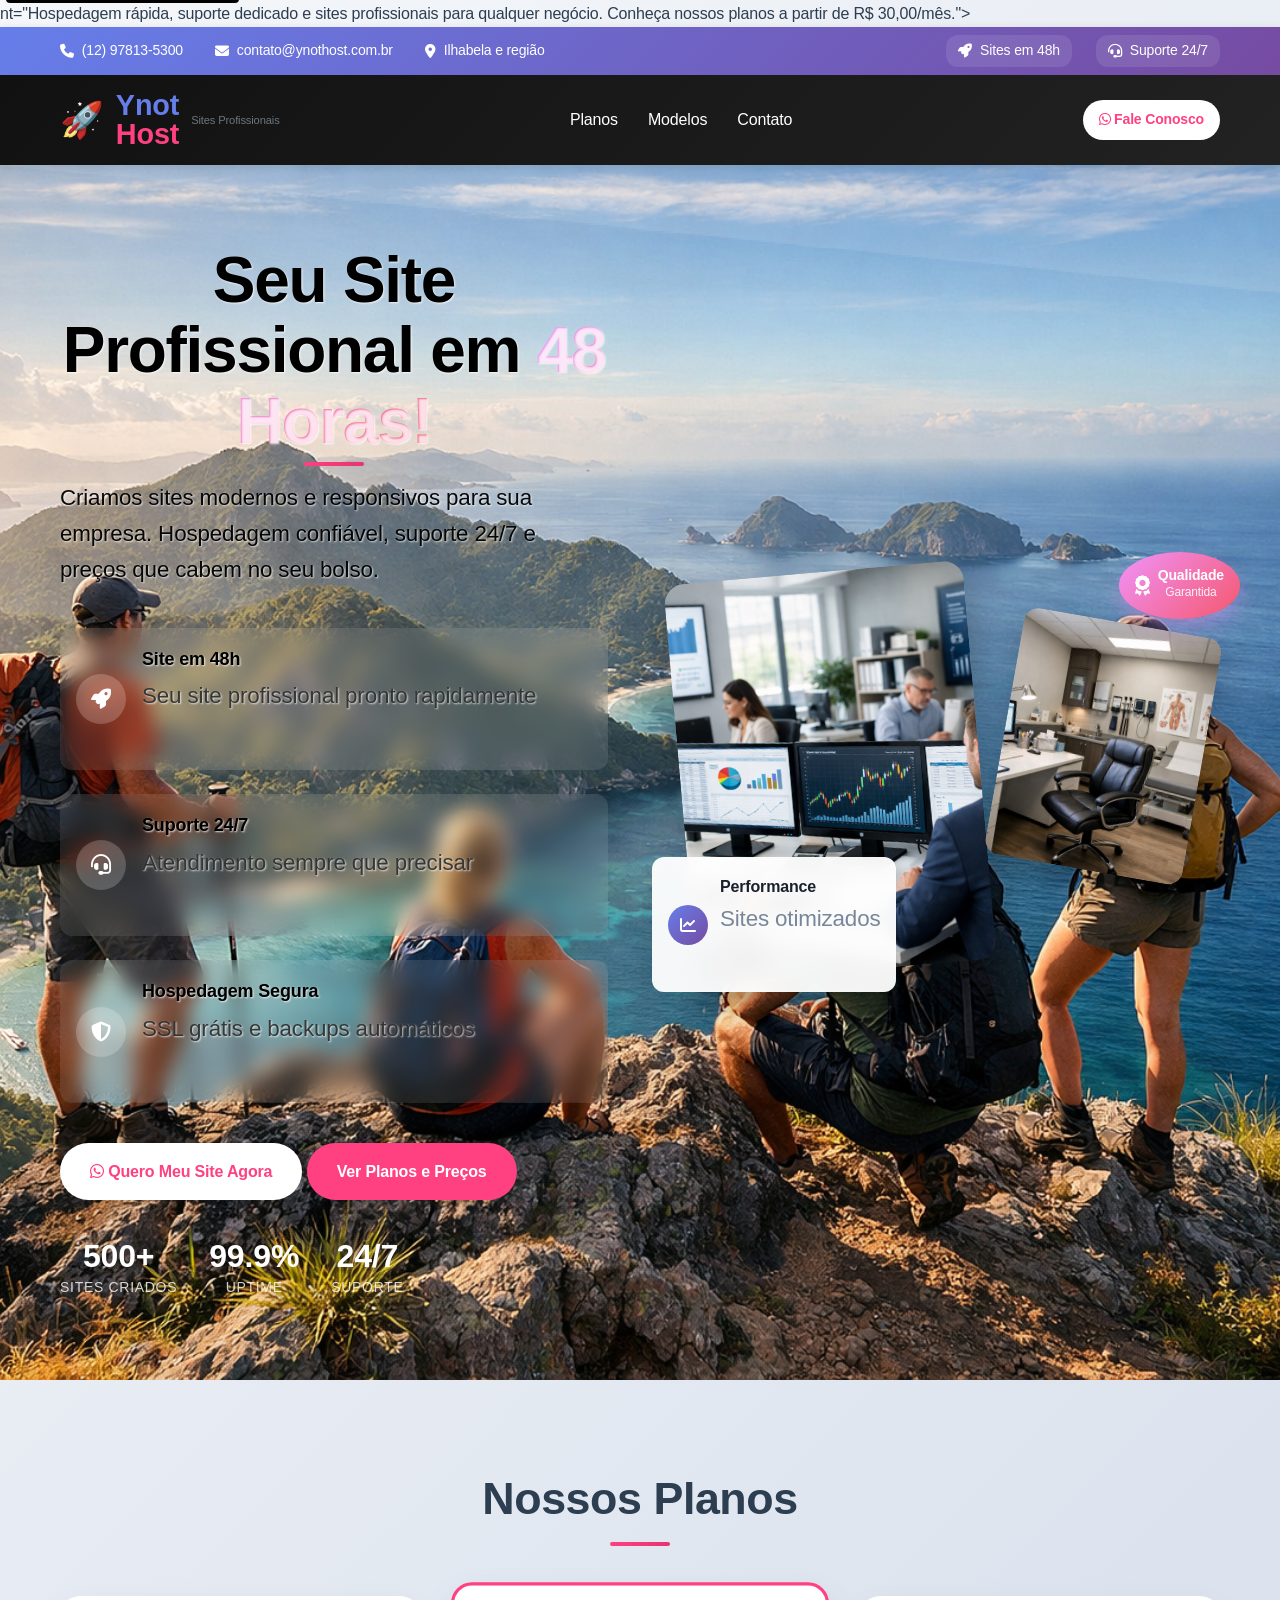
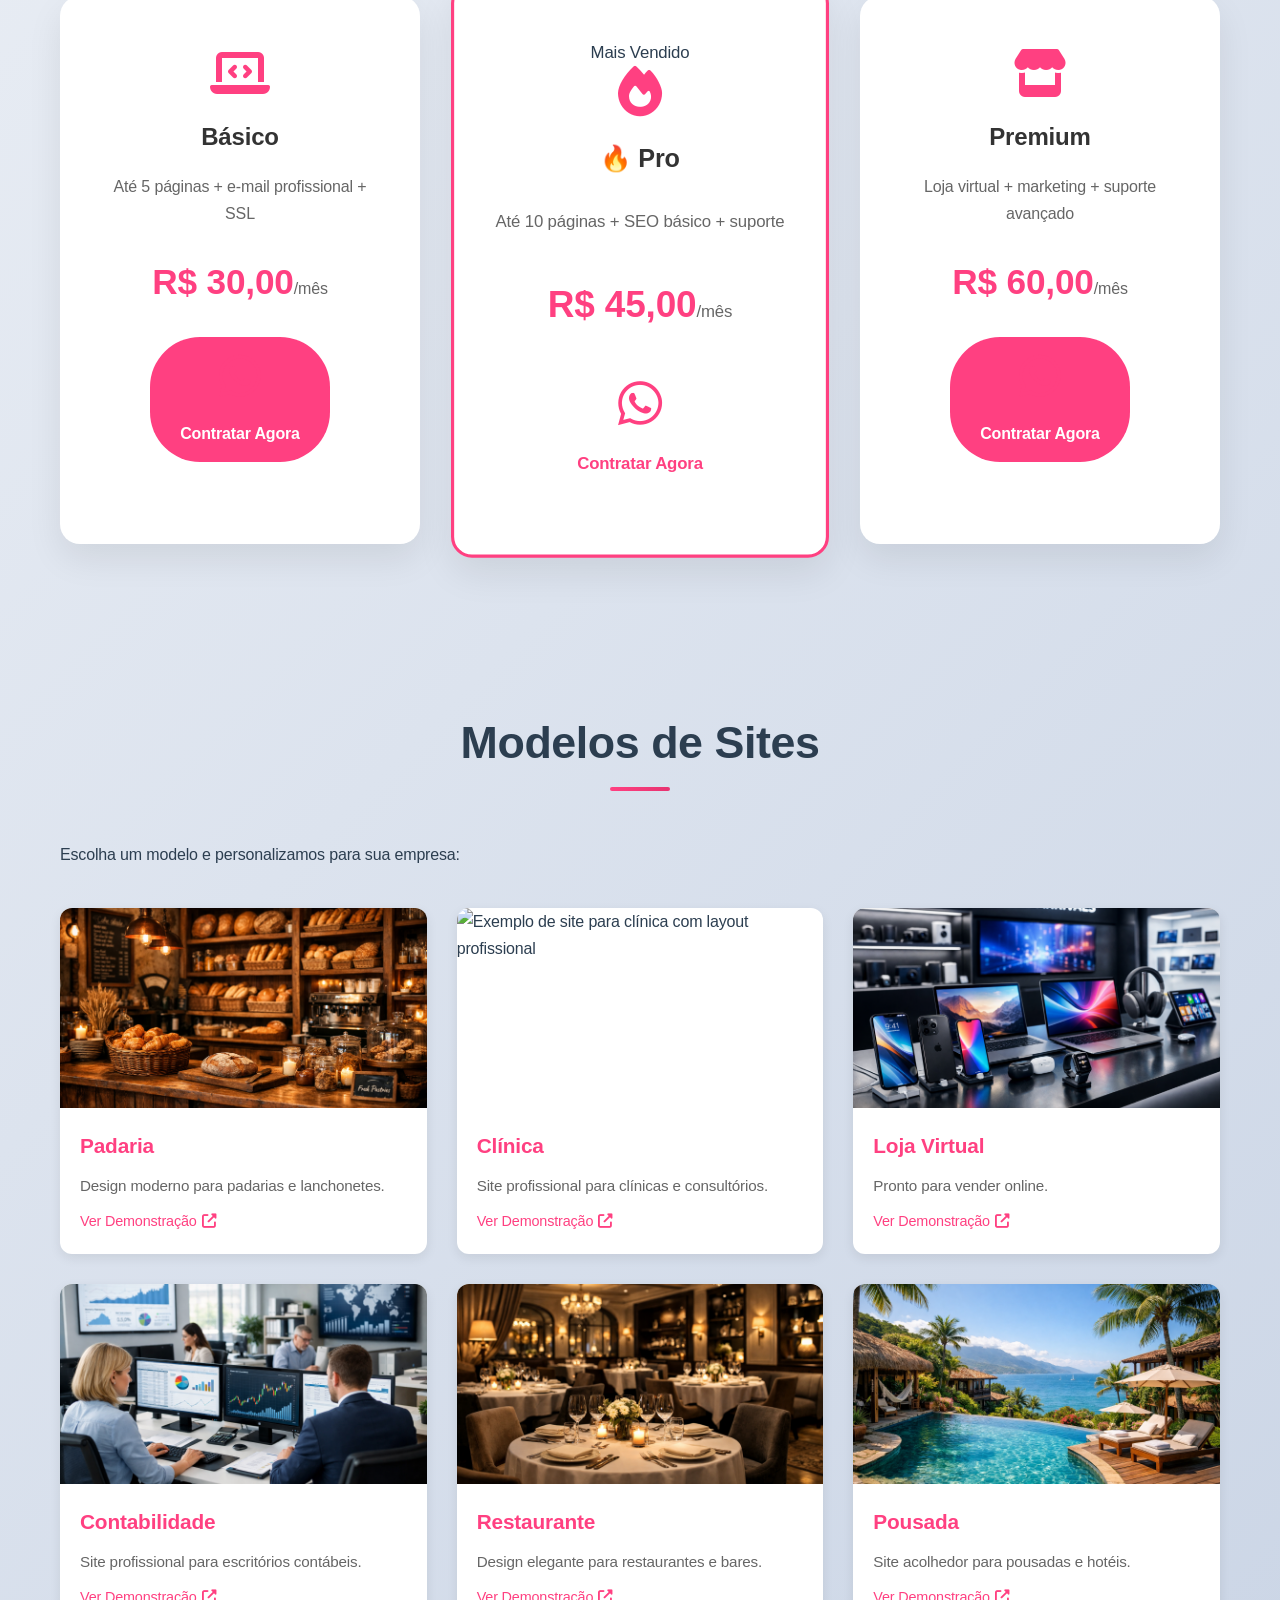
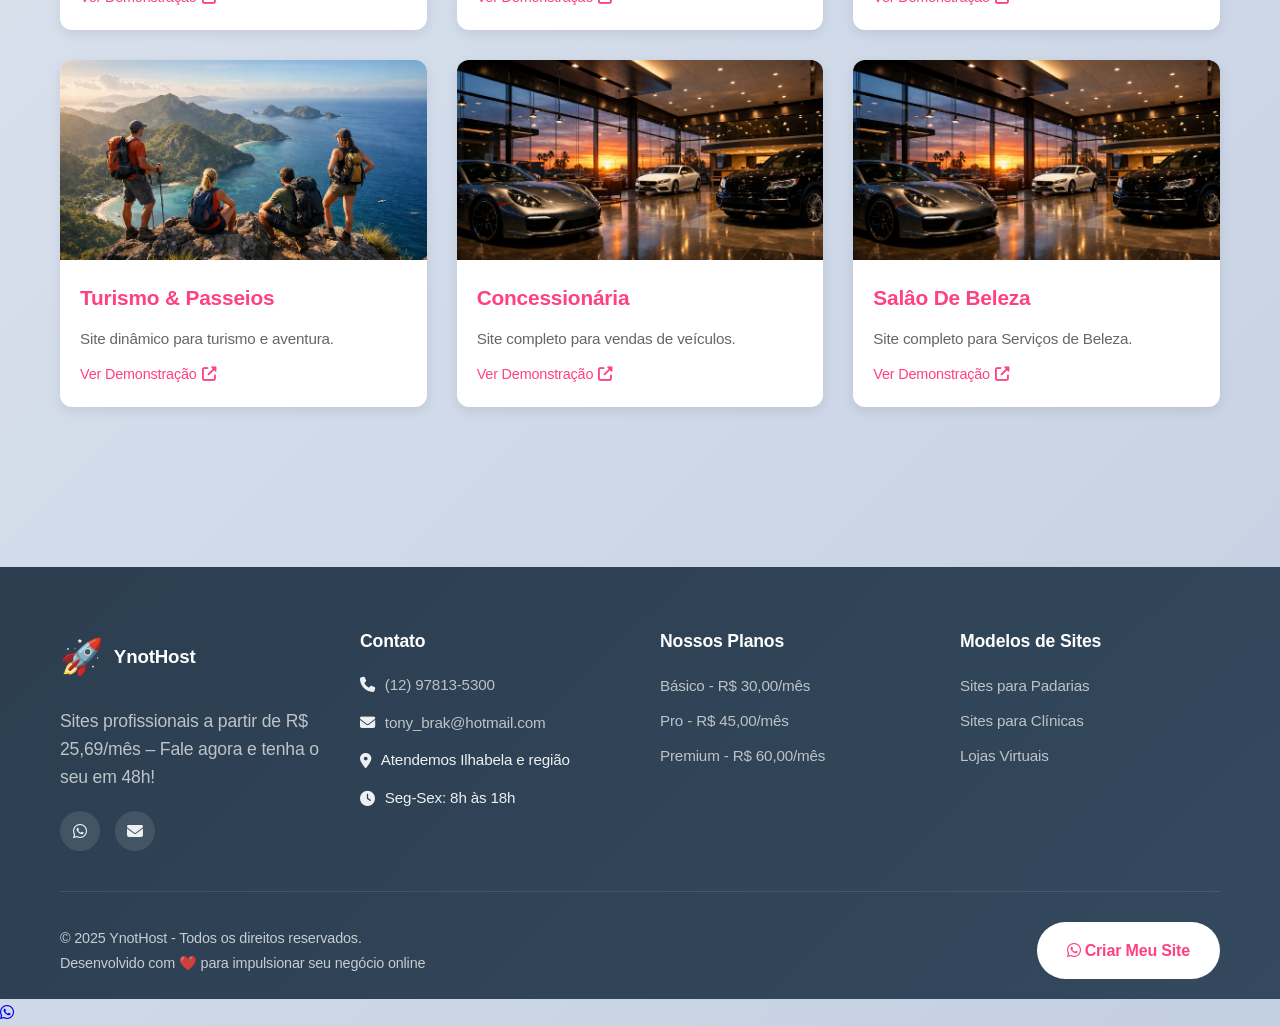
==== commit aa5ddd43: "Merge b295f9c5b8015cb29ada419cd19a03ad36216f9d into bb17481c2923fe5186b86f6b4a9e0a1f4cc6e24a" ====
--- a/index.html
+++ b/index.html
@@ -12,14 +12,14 @@
   <meta property="og:url" content="https://www.ynothost.com.br/"> <!-- Substituir pelo URL real do seu site -->
   <meta property="og:title" content="YnotHost - Sites Profissionais e Hospedagem">
   <meta property="og:description" content="Crie seu site profissional com a YnotHost! Hospedagem rápida, suporte 24/7 e modelos personalizados para padarias, clínicas e lojas virtuais. Tenha seu site online em 48h!">
-  <meta property="og:image" content="https://www.ynothost.com.br/assets/images/og-image.jpg"> <!-- Substituir por uma imagem de pré-visualização do seu site -->
+  <meta property="og:image" content="assets/images/turismo_hero.jpg"> <!-- Substituir por uma imagem de pré-visualização do seu site -->
 
   <!-- Twitter -->
   <meta property="twitter:card" content="summary_large_image">
   <meta property="twitter:url" content="https://www.ynothost.com.br/"> <!-- Substituir pelo URL real do seu site -->
   <meta property="twitter:title" content="YnotHost - Sites Profissionais e Hospedagem">
   <meta property="twitter:description" content="Crie seu site profissional com a YnotHost! Hospedagem rápida, suporte 24/7 e modelos personalizados para padarias, clínicas e lojas virtuais. Tenha seu site online em 48h!">
-  <meta property="twitter:image" content="https://www.ynothost.com.br/assets/images/og-image.jpg"> <!-- Substituir por uma imagem de pré-visualização do seu site -->
+  <meta property="twitter:image" content="assets/images/turismo_hero.jpg"> <!-- Substituir por uma imagem de pré-visualização do seu site -->
 
   <title>YnotHost - Sites Profissionais e Hospedagem</title>nt="Hospedagem rápida, suporte dedicado e sites profissionais para qualquer negócio. Conheça nossos planos a partir de R$ 30,00/mês.">
   <meta name="keywords" content="hospedagem de sites, criar site, site profissional, YnotHost, hospedagem barata, hospedagem web">
@@ -31,14 +31,14 @@
   <meta property="og:url" content="https://ynothost.com.br/">
   <meta property="og:title" content="YnotHost - Hospedagem de Sites Profissionais">
   <meta property="og:description" content="Hospedagem rápida, suporte dedicado e sites profissionais para qualquer negócio.">
-  <meta property="og:image" content="https://ynothost.com.br/assets/og-image.jpg">
+  <meta property="og:image" content="assets/images/turismo_hero.jpg">
 
   <!-- Twitter -->
   <meta property="twitter:card" content="summary_large_image">
   <meta property="twitter:url" content="https://ynothost.com.br/">
   <meta property="twitter:title" content="YnotHost - Hospedagem de Sites Profissionais">
   <meta property="twitter:description" content="Hospedagem rápida, suporte dedicado e sites profissionais para qualquer negócio.">
-  <meta property="twitter:image" content="https://ynothost.com.br/assets/og-image.jpg">
+  <meta property="twitter:image" content="assets/images/turismo_hero.jpg">
 
   <title>YnotHost - Hospedagem de Sites Profissionais</title>
 
@@ -110,7 +110,7 @@
   <main id="main-content" role="main">
     <section class="hero" aria-labelledby="hero-title">
       <div class="hero-background">
-        <img src="assets/images/bsBRqBb44S7U.jpg" alt="Criação de sites profissionais" class="hero-bg-image">
+        <img src="assets/images/turismo_hero.jpg" alt="Criação de sites profissionais" class="hero-bg-image">
         <div class="hero-overlay"></div>
       </div>
       <div class="container">
@@ -176,8 +176,8 @@
           
           <div class="hero-image">
             <div class="hero-showcase">
-              <img src="assets/images/TFy4vJd6wb4w.jpg" alt="Desenvolvimento de sites profissionais" class="showcase-main" loading="lazy">
-              <img src="assets/images/7pbDO0ZzNJoD.png" alt="Sites responsivos e modernos" class="showcase-secondary" loading="lazy">
+              <img src="assets/images/contabilidade_hero.jpg" alt="Desenvolvimento de sites profissionais" class="showcase-main" loading="lazy">
+              <img src="assets/images/clinica_consultorio.jpg" alt="Sites responsivos e modernos" class="showcase-secondary" loading="lazy">
             </div>
             
             <div class="floating-badge">
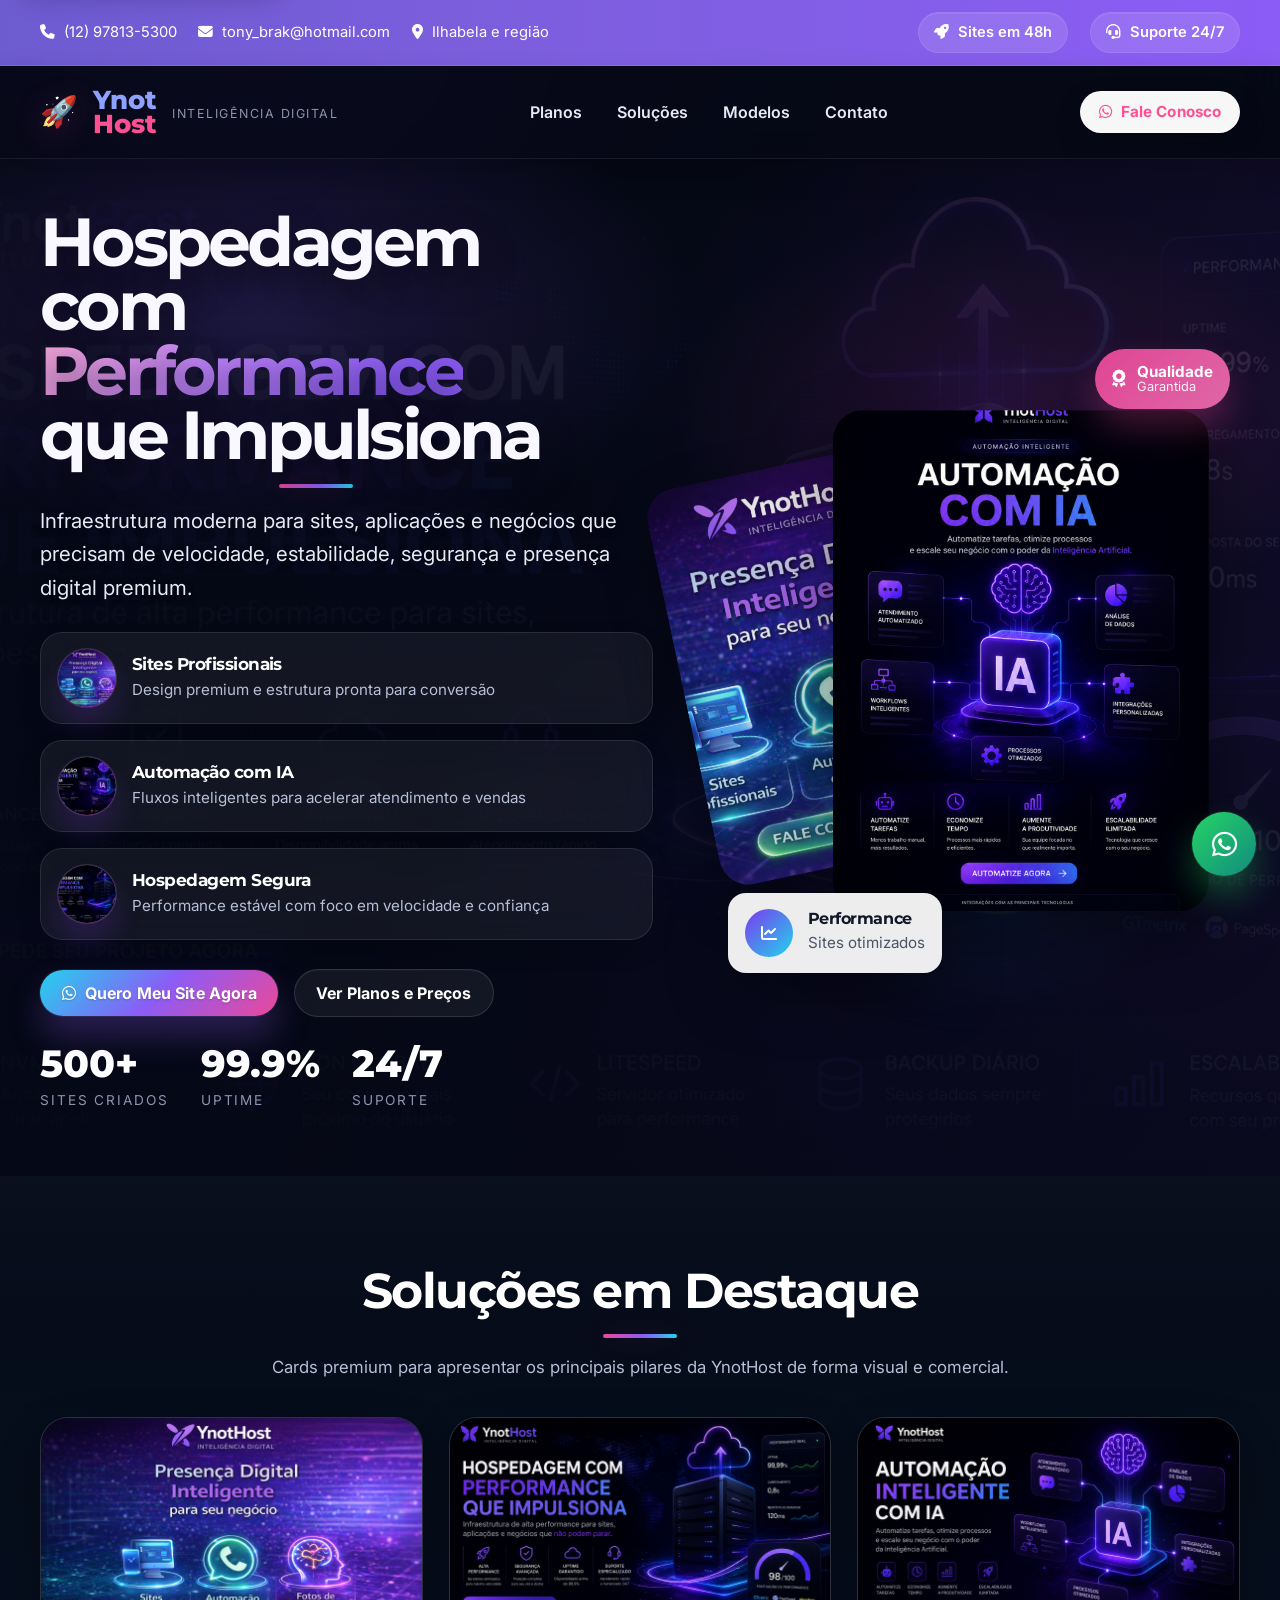
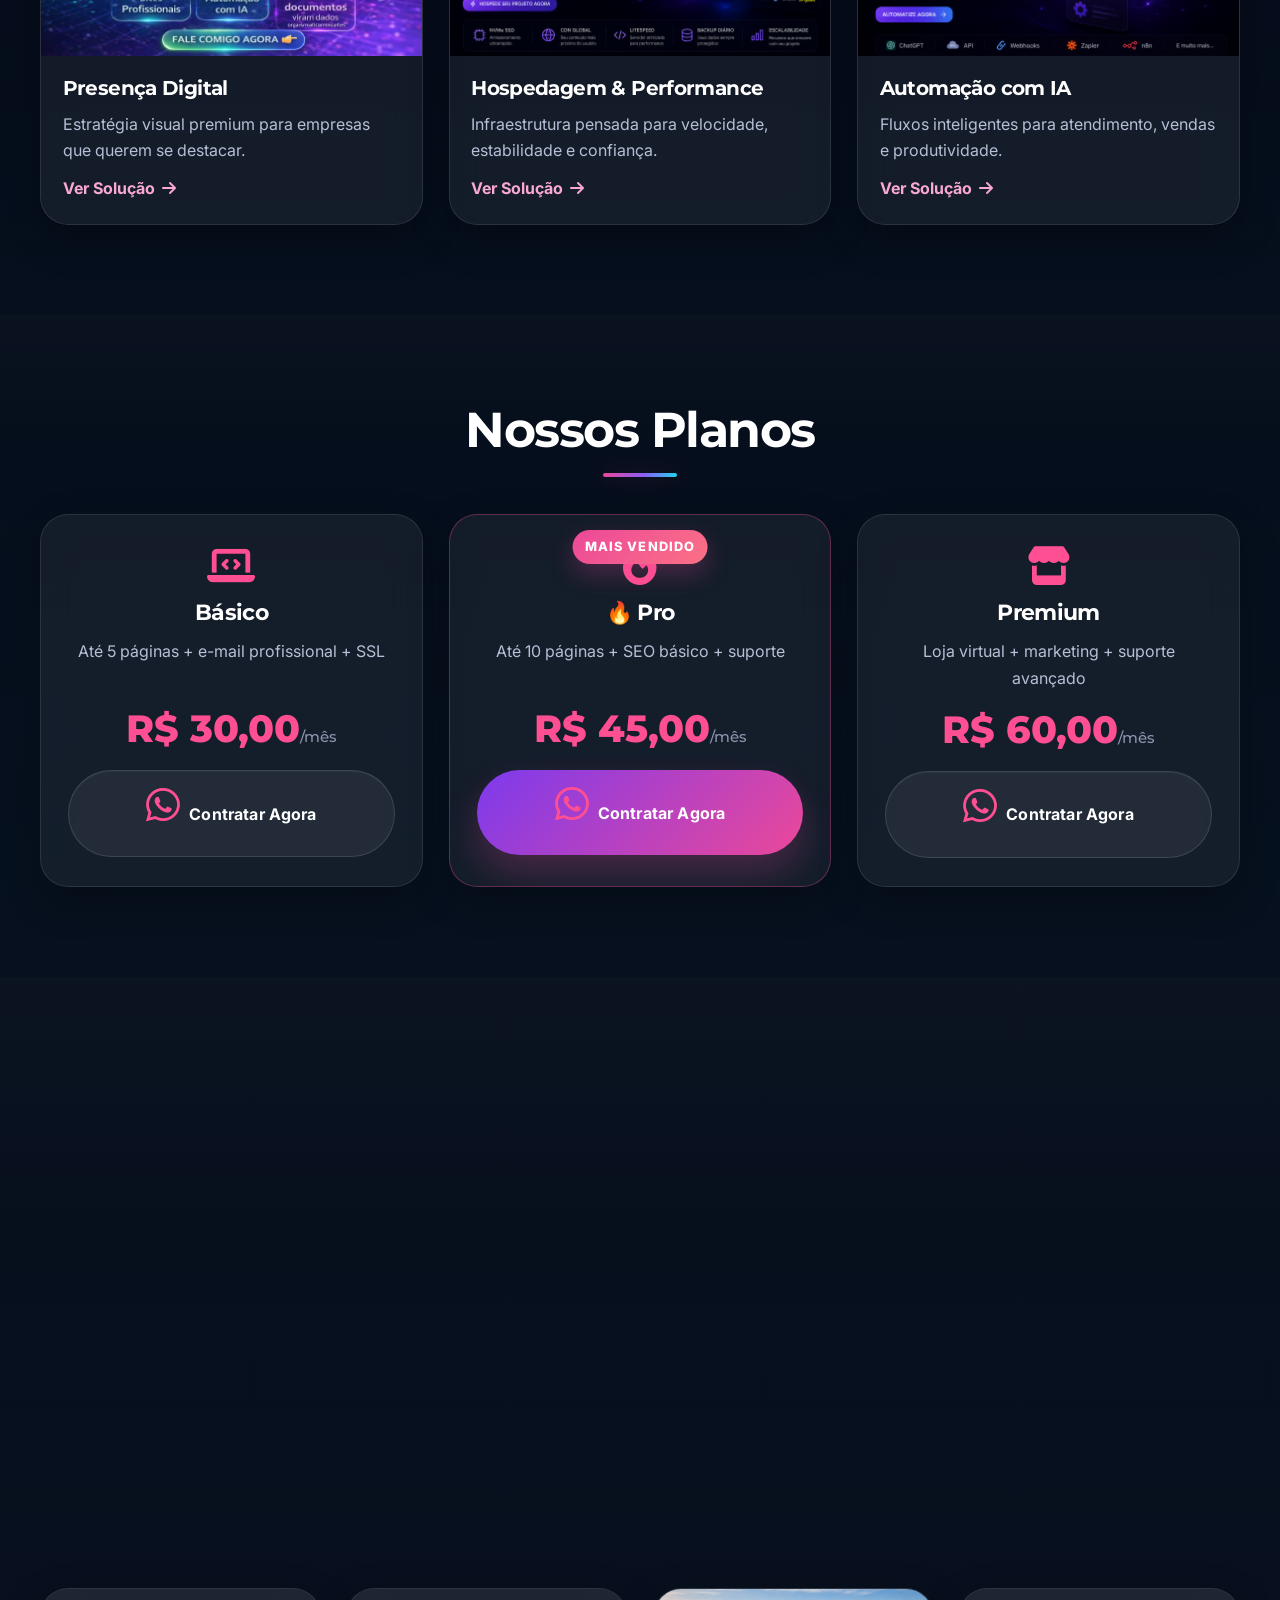
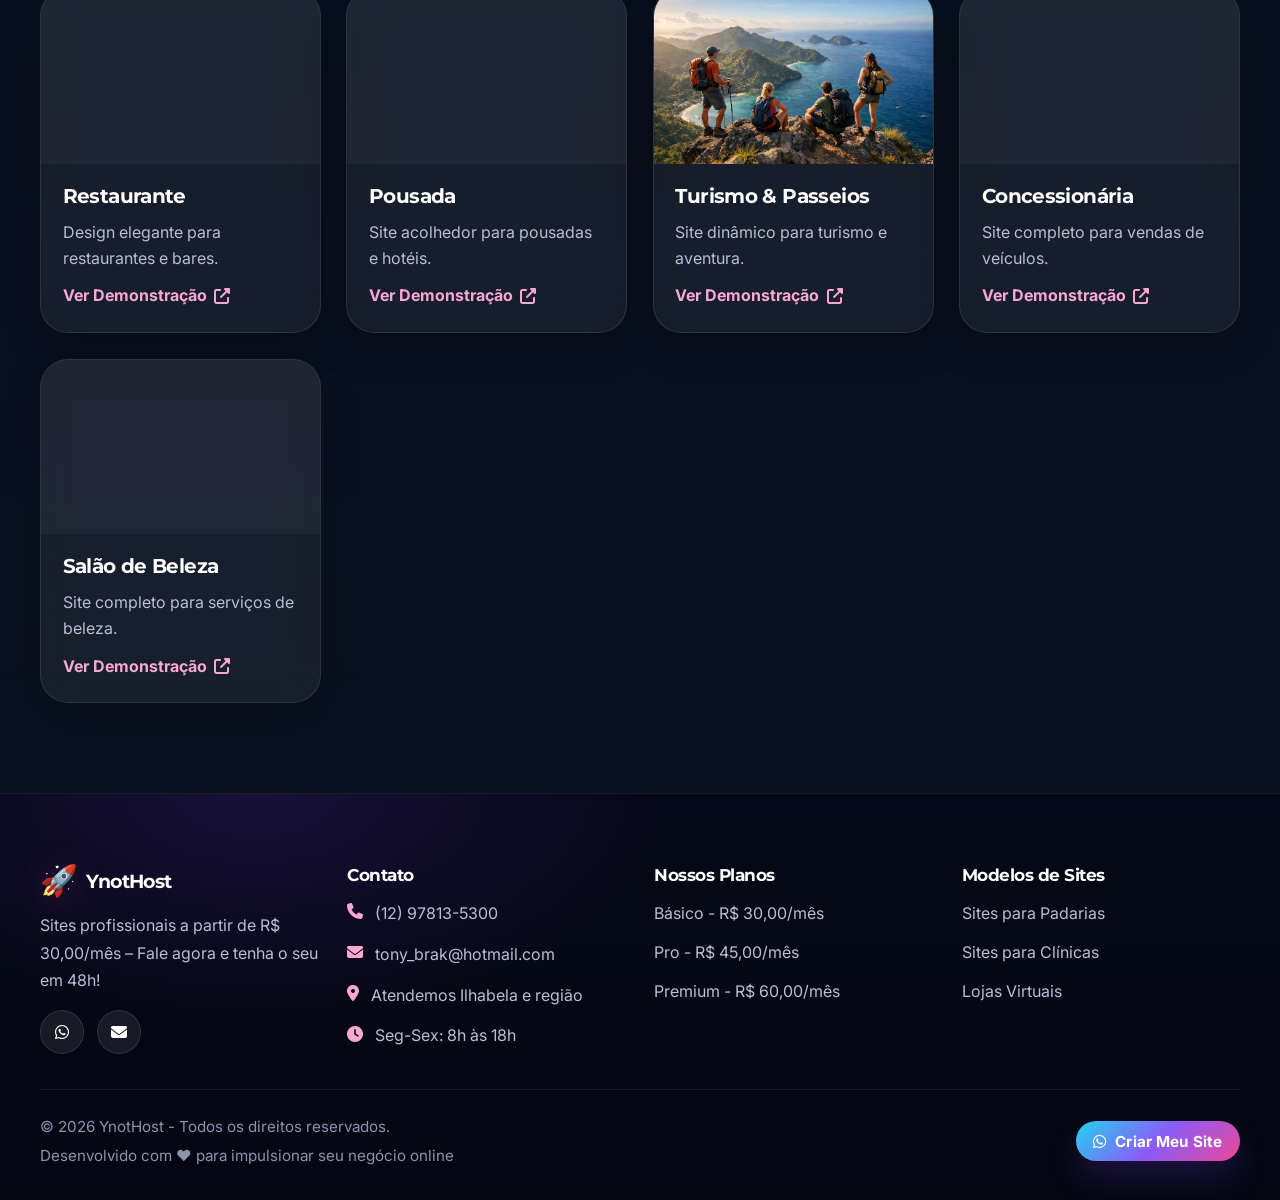
==== commit 432fbc1e: "Add files via upload Signed-off-by: Tony Magno <142685757+tonymagno@users.noreply.github.com>" ====
--- a/index.html
+++ b/index.html
@@ -1,420 +1,627 @@
-<!DOCTYPE html>
-<html lang="pt-BR">
-<head>
-  <meta charset="UTF-8">
-  <meta name="viewport" content="width=device-width, initial-scale=1.0">
-  <meta name="description" content="Crie seu site profissional com a YnotHost! Hospedagem rápida, suporte 24/7 e modelos personalizados para padarias, clínicas e lojas virtuais. Tenha seu site online em 48h!">
-  <meta name="keywords" content="criação de sites, hospedagem de sites, sites profissionais, site para padaria, site para clínica, loja virtual, web design, desenvolvimento web, Ilhabela">
-  <meta name="author" content="YnotHost">
-
-  <!-- Open Graph / Facebook -->
-  <meta property="og:type" content="website">
-  <meta property="og:url" content="https://www.ynothost.com.br/"> <!-- Substituir pelo URL real do seu site -->
-  <meta property="og:title" content="YnotHost - Sites Profissionais e Hospedagem">
-  <meta property="og:description" content="Crie seu site profissional com a YnotHost! Hospedagem rápida, suporte 24/7 e modelos personalizados para padarias, clínicas e lojas virtuais. Tenha seu site online em 48h!">
-  <meta property="og:image" content="assets/images/turismo_hero.jpg"> <!-- Substituir por uma imagem de pré-visualização do seu site -->
-
-  <!-- Twitter -->
-  <meta property="twitter:card" content="summary_large_image">
-  <meta property="twitter:url" content="https://www.ynothost.com.br/"> <!-- Substituir pelo URL real do seu site -->
-  <meta property="twitter:title" content="YnotHost - Sites Profissionais e Hospedagem">
-  <meta property="twitter:description" content="Crie seu site profissional com a YnotHost! Hospedagem rápida, suporte 24/7 e modelos personalizados para padarias, clínicas e lojas virtuais. Tenha seu site online em 48h!">
-  <meta property="twitter:image" content="assets/images/turismo_hero.jpg"> <!-- Substituir por uma imagem de pré-visualização do seu site -->
-
-  <title>YnotHost - Sites Profissionais e Hospedagem</title>nt="Hospedagem rápida, suporte dedicado e sites profissionais para qualquer negócio. Conheça nossos planos a partir de R$ 30,00/mês.">
-  <meta name="keywords" content="hospedagem de sites, criar site, site profissional, YnotHost, hospedagem barata, hospedagem web">
-  <meta name="author" content="YnotHost">
-  <meta name="robots" content="index, follow">
-  
-  <!-- Open Graph / Facebook -->
-  <meta property="og:type" content="website">
-  <meta property="og:url" content="https://ynothost.com.br/">
-  <meta property="og:title" content="YnotHost - Hospedagem de Sites Profissionais">
-  <meta property="og:description" content="Hospedagem rápida, suporte dedicado e sites profissionais para qualquer negócio.">
-  <meta property="og:image" content="assets/images/turismo_hero.jpg">
-
-  <!-- Twitter -->
-  <meta property="twitter:card" content="summary_large_image">
-  <meta property="twitter:url" content="https://ynothost.com.br/">
-  <meta property="twitter:title" content="YnotHost - Hospedagem de Sites Profissionais">
-  <meta property="twitter:description" content="Hospedagem rápida, suporte dedicado e sites profissionais para qualquer negócio.">
-  <meta property="twitter:image" content="assets/images/turismo_hero.jpg">
-
-  <title>YnotHost - Hospedagem de Sites Profissionais</title>
-
-  <!-- Favicon -->
-  <link rel="icon" type="image/x-icon" href="favicon.ico">
-  
-  <!-- Google Fonts -->
-  <link rel="preconnect" href="https://fonts.googleapis.com">
-  <link rel="preconnect" href="https://fonts.gstatic.com" crossorig  <link href="https://fonts.googleapis.com/css2?family=Poppins:wght@300;400;500;600;700;800&family=Montserrat:wght@400;500;600;700;800&family=Inter:wght@300;400;500;600;700&display=swap" rel="stylesheet">
-  
-  <!-- Font Awesome (Ícones) -->
-  <link rel="stylesheet" href="https://cdnjs.cloudflare.com/ajax/libs/font-awesome/6.4.0/css/all.min.css" integrity="sha512-iecdLmaskl7CVkqkXNQ/ZH/XLlvWZOJyj7Yy7tcenmpD1ypASozpmT/E0iPtmFIB46ZmdtAc9eNBvH0H/ZpiBw==" crossorigin="anonymous" referrerpolicy="no-referrer">
-  
-  <!-- Arquivo de CSS -->
-  <link rel="stylesheet" href="style.css">
-</head>
-<body>
-  <!-- Skip to main content para acessibilidade -->
-  <a href="#main-content" class="skip-link">Pular para o conteúdo principal</a>
-
-  <header role="banner">
-    <div class="top-bar">
-      <div class="container">
-        <div class="top-bar-content">
-          <div class="top-bar-left">
-            <span><i class="fas fa-phone"></i> (12) 97813-5300</span>
-            <span><i class="fas fa-envelope"></i> contato@ynothost.com.br</span>
-            <span><i class="fas fa-map-marker-alt"></i> Ilhabela e região</span>
-          </div>
-          <div class="top-bar-right">
-            <span class="service-highlight">
-              <i class="fas fa-rocket"></i> Sites em 48h
-            </span>
-            <span class="service-highlight">
-              <i class="fas fa-headset"></i> Suporte 24/7
-            </span>
-          </div>
-        </div>
-      </div>
-    </div>
-    
-    <div class="main-header">
-      <div class="container">
-        <h1 class="logo">
-          <span class="logo-icon">🚀</span>
-          <span class="logo-text">
-            <span class="logo-main">Ynot</span><span class="logo-accent">Host</span>
-          </span>
-          <span class="logo-tagline">Sites Profissionais</span>
-        </h1>
-        
-        <nav role="navigation" aria-label="Menu principal">
-          <ul>
-            <li><a href="#planos">Planos</a></li>
-            <li><a href="#modelos">Modelos</a></li>
-            <li><a href="#contato">Contato</a></li>
-          </ul>
-        </nav>
-        
-        <div class="header-cta">
-          <a href="https://wa.me/5512978135300?text=Olá! Quero criar meu site profissional. Pode me ajudar?" class="btn btn-primary btn-small" target="_blank" rel="noopener noreferrer">
-            <i class="fab fa-whatsapp"></i> Fale Conosco
-          </a>
-        </div>
-      </div>
-    </div>
-  </header>
-
-  <main id="main-content" role="main">
-    <section class="hero" aria-labelledby="hero-title">
-      <div class="hero-background">
-        <img src="assets/images/turismo_hero.jpg" alt="Criação de sites profissionais" class="hero-bg-image">
-        <div class="hero-overlay"></div>
-      </div>
-      <div class="container">
-        <div class="hero-content">
-          <div class="hero-text">
-            <h2 id="hero-title">Seu Site Profissional em <span class="highlight">48 Horas!</span></h2>
-            <p class="hero-subtitle">Criamos sites modernos e responsivos para sua empresa. Hospedagem confiável, suporte 24/7 e preços que cabem no seu bolso.</p>
-            
-            <div class="hero-features">
-              <div class="feature-item">
-                <div class="feature-icon">
-                  <i class="fas fa-rocket"></i>
-                </div>
-                <div class="feature-content">
-                  <h3>Site em 48h</h3>
-                  <p>Seu site profissional pronto rapidamente</p>
-                </div>
-              </div>
-              
-              <div class="feature-item">
-                <div class="feature-icon">
-                  <i class="fas fa-headset"></i>
-                </div>
-                <div class="feature-content">
-                  <h3>Suporte 24/7</h3>
-                  <p>Atendimento sempre que precisar</p>
-                </div>
-              </div>
-              
-              <div class="feature-item">
-                <div class="feature-icon">
-                  <i class="fas fa-shield-alt"></i>
-                </div>
-                <div class="feature-content">
-                  <h3>Hospedagem Segura</h3>
-                  <p>SSL grátis e backups automáticos</p>
-                </div>
-              </div>
-            </div>
-            
-            <div class="hero-cta">
-              <a href="https://wa.me/5512978135300?text=Olá! Quero criar meu site profissional. Pode me ajudar?" class="btn btn-primary cta-main" target="_blank" rel="noopener noreferrer">
-                <i class="fab fa-whatsapp"></i> Quero Meu Site Agora
-              </a>
-              <a href="#planos" class="btn btn-secondary">Ver Planos e Preços</a>
-            </div>
-
-            <div class="hero-stats">
-              <div class="stat-item">
-                <div class="stat-number">500+</div>
-                <div class="stat-label">Sites Criados</div>
-              </div>
-              <div class="stat-item">
-                <div class="stat-number">99.9%</div>
-                <div class="stat-label">Uptime</div>
-              </div>
-              <div class="stat-item">
-                <div class="stat-number">24/7</div>
-                <div class="stat-label">Suporte</div>
-              </div>
-            </div>
-          </div>
-          
-          <div class="hero-image">
-            <div class="hero-showcase">
-              <img src="assets/images/contabilidade_hero.jpg" alt="Desenvolvimento de sites profissionais" class="showcase-main" loading="lazy">
-              <img src="assets/images/clinica_consultorio.jpg" alt="Sites responsivos e modernos" class="showcase-secondary" loading="lazy">
-            </div>
-            
-            <div class="floating-badge">
-              <div class="badge-icon">
-                <i class="fas fa-award"></i>
-              </div>
-              <div class="badge-content">
-                <span class="badge-title">Qualidade</span>
-                <span class="badge-subtitle">Garantida</span>
-              </div>
-            </div>
-            
-            <div class="floating-card">
-              <div class="card-icon">
-                <i class="fas fa-chart-line"></i>
-              </div>
-              <div class="card-content">
-                <h4>Performance</h4>
-                <p>Sites otimizados</p>
-              </div>
-            </div>
-          </div>
-        </div>
-      </div>
-    </section>
-
-    <section id="planos" aria-labelledby="planos-title">
-      <div class="container">
-        <h2 id="planos-title">Nossos Planos</h2>
-        <div class="plans">
-          <article class="plan" role="article">
-            <i class="fa-solid fa-laptop-code" aria-hidden="true"></i>
-            <h3>Básico</h3>
-            <p>Até 5 páginas + e-mail profissional + SSL</p>
-            <div class="price" aria-label="Preço: R$ 30,00 por mês">R$ 30,00<span>/mês</span></div>
-            <a href="https://wa.me/5512978135300?text=Olá! Quero contratar o plano Básico (R$ 30,00/mês). Pode me enviar mais detalhes?" class="btn btn-secondary" target="_blank" rel="noopener noreferrer" aria-label="Contratar plano Básico">
-              <i class="fab fa-whatsapp"></i> Contratar Agora
-            </a>
-          </article>
-          
-          <article class="plan plan-popular" role="article">
-            <div class="popular-badge" aria-label="Plano mais vendido">Mais Vendido</div>
-            <i class="fa-solid fa-fire" aria-hidden="true"></i>
-            <h3>🔥 Pro</h3>
-            <p>Até 10 páginas + SEO básico + suporte</p>
-            <div class="price" aria-label="Preço: R$ 45,00 por mês">R$ 45,00<span>/mês</span></div>
-            <a href="https://wa.me/5512978135300?text=Olá! Quero contratar o plano Pro (R$ 45,00/mês) - o mais vendido! Pode me enviar mais detalhes?" class="btn btn-primary" target="_blank" rel="noopener noreferrer" aria-label="Contratar plano Pro">
-              <i class="fab fa-whatsapp"></i> Contratar Agora
-            </a>
-          </article>
-          
-          <article class="plan" role="article">
-            <i class="fa-solid fa-store" aria-hidden="true"></i>
-            <h3>Premium</h3>
-            <p>Loja virtual + marketing + suporte avançado</p>
-            <div class="price" aria-label="Preço: R$ 60,00 por mês">R$ 60,00<span>/mês</span></div>
-            <a href="https://wa.me/5512978135300?text=Olá! Quero contratar o plano Premium (R$ 60,00/mês) com loja virtual. Pode me enviar mais detalhes?" class="btn btn-secondary" target="_blank" rel="noopener noreferrer" aria-label="Contratar plano Premium">
-              <i class="fab fa-whatsapp"></i> Contratar Agora
-            </a>
-          </article>
-        </div>
-      </div>
-    </section>
-
-    <section id="modelos" aria-labelledby="modelos-title">
-      <div class="container">
-        <h2 id="modelos-title">Modelos de Sites</h2>
-        <p>Escolha um modelo e personalizamos para sua empresa:</p>
-        <div class="models">
-          <article class="model" role="article">
-            <a href="modelos/padaria/index.html" target="_blank" rel="noopener noreferrer">
-              <img src="assets/images/padaria_hero.jpg" alt="Exemplo de site para padaria com design moderno" loading="lazy">
-              <div class="model-content">
-                <h3>Padaria</h3>
-                <p>Design moderno para padarias e lanchonetes.</p>
-                <span class="model-link">Ver Demonstração <i class="fas fa-external-link-alt"></i></span>
-              </div>
-            </a>
-          </article>
-          
-          <article class="model" role="article">
-            <a href="modelos/clinica/index.html" target="_blank" rel="noopener noreferrer">
-              <img src="assets/images/clinica_hero.jpg" alt="Exemplo de site para clínica com layout profissional" loading="lazy">
-              <div class="model-content">
-                <h3>Clínica</h3>
-                <p>Site profissional para clínicas e consultórios.</p>
-                <span class="model-link">Ver Demonstração <i class="fas fa-external-link-alt"></i></span>
-              </div>
-            </a>
-          </article>
-          
-          <article class="model" role="article">
-            <a href="modelos/loja-virtual/index.html" target="_blank" rel="noopener noreferrer">
-              <img src="assets/images/loja_hero.jpg" alt="Exemplo de loja virtual com sistema de vendas online" loading="lazy">
-              <div class="model-content">
-                <h3>Loja Virtual</h3>
-                <p>Pronto para vender online.</p>
-                <span class="model-link">Ver Demonstração <i class="fas fa-external-link-alt"></i></span>
-              </div>
-            </a>
-          </article>
-          
-          <article class="model" role="article">
-            <a href="modelos/contabilidade/index.html" target="_blank" rel="noopener noreferrer">
-              <img src="assets/images/contabilidade_hero.jpg" alt="Exemplo de site para contabilidade com design profissional" loading="lazy">
-              <div class="model-content">
-                <h3>Contabilidade</h3>
-                <p>Site profissional para escritórios contábeis.</p>
-                <span class="model-link">Ver Demonstração <i class="fas fa-external-link-alt"></i></span>
-              </div>
-            </a>
-          </article>
-          
-          <article class="model" role="article">
-            <a href="modelos/restaurante/index.html" target="_blank" rel="noopener noreferrer">
-              <img src="assets/images/restaurante_hero.jpg" alt="Exemplo de site para restaurante com design elegante" loading="lazy">
-              <div class="model-content">
-                <h3>Restaurante</h3>
-                <p>Design elegante para restaurantes e bares.</p>
-                <span class="model-link">Ver Demonstração <i class="fas fa-external-link-alt"></i></span>
-              </div>
-            </a>
-          </article>
-          
-          <article class="model" role="article">
-            <a href="modelos/pousada/index.html" target="_blank" rel="noopener noreferrer">
-              <img src="assets/images/pousada_hero.jpg" alt="Exemplo de site para pousada com design acolhedor" loading="lazy">
-              <div class="model-content">
-                <h3>Pousada</h3>
-                <p>Site acolhedor para pousadas e hotéis.</p>
-                <span class="model-link">Ver Demonstração <i class="fas fa-external-link-alt"></i></span>
-              </div>
-            </a>
-          </article>
-          
-          <article class="model" role="article">
-            <a href="modelos/passeios/index.html" target="_blank" rel="noopener noreferrer">
-              <img src="assets/images/turismo_hero.jpg" alt="Exemplo de site para turismo e passeios com design aventureiro" loading="lazy">
-              <div class="model-content">
-                <h3>Turismo & Passeios</h3>
-                <p>Site dinâmico para turismo e aventura.</p>
-                <span class="model-link">Ver Demonstração <i class="fas fa-external-link-alt"></i></span>
-              </div>
-            </a>
-          </article>
-          
-          <article class="model" role="article">
-            <a href="modelos/concessionaria/index.html" target="_blank" rel="noopener noreferrer">
-              <img src="assets/images/concessionaria_hero.jpg" alt="Exemplo de site para concessionária de carros com design profissional" loading="lazy">
-              <div class="model-content">
-                <h3>Concessionária</h3>
-                <p>Site completo para vendas de veículos.</p>
-                <span class="model-link">Ver Demonstração <i class="fas fa-external-link-alt"></i></span>
-              </div>
-            </a>
-          </article>
-
- <article class="model" role="article">
-            <a href="modelos/Lashes-Designer-Studio/index.html" target="_blank" rel="noopener noreferrer">
-              <img src="assets/images/concessionaria_hero.jpg" alt="Exemplo de site para Salâo De Beleza design profissional" loading="lazy">
-              <div class="model-content">
-                <h3>Salâo De Beleza</h3>
-                <p>Site completo para Serviços de Beleza.</p>
-                <span class="model-link">Ver Demonstração <i class="fas fa-external-link-alt"></i></span>
-              </div>
-            </a>
-          </article>
-        </div>
-      </div>
-    </section>
-  </main>
-
-  <footer id="contato" role="contentinfo">
-    <div class="container">
-      <div class="footer-content">
-        <div class="footer-section">
-          <h3><span class="logo-icon">🚀</span> YnotHost</h3>
-          <p class="footer-tagline">Sites profissionais a partir de R$ 25,69/mês – Fale agora e tenha o seu em 48h!</p>
-          <div class="social-links">
-            <a href="https://wa.me/5512978135300" aria-label="WhatsApp" target="_blank" rel="noopener noreferrer">
-              <i class="fab fa-whatsapp"></i>
-            </a>
-            <a href="mailto:tony_brak@hotmail.com" aria-label="E-mail">
-              <i class="fas fa-envelope"></i>
-            </a>
-          </div>
-        </div>
-
-        <div class="footer-section">
-          <h4>Contato</h4>
-          <div class="contact-info">
-            <p><i class="fas fa-phone"></i> <a href="tel:+5512978135300">(12) 97813-5300</a></p>
-            <p><i class="fas fa-envelope"></i> <a href="mailto:tony_brak@hotmail.com">tony_brak@hotmail.com</a></p>
-            <p><i class="fas fa-map-marker-alt"></i> Atendemos Ilhabela e região</p>
-            <p><i class="fas fa-clock"></i> Seg-Sex: 8h às 18h</p>
-          </div>
-        </div>
-
-        <div class="footer-section">
-          <h4>Nossos Planos</h4>
-          <ul class="footer-links">
-            <li><a href="https://wa.me/5512978135300?text=Quero saber mais sobre o plano Básico">Básico - R$ 30,00/mês</a></li>
-            <li><a href="https://wa.me/5512978135300?text=Quero saber mais sobre o plano Pro">Pro - R$ 45,00/mês</a></li>
-            <li><a href="https://wa.me/5512978135300?text=Quero saber mais sobre o plano Premium">Premium - R$ 60,00/mês</a></li>
-          </ul>
-        </div>
-
-        <div class="footer-section">
-          <h4>Modelos de Sites</h4>
-          <ul class="footer-links">
-            <li><a href="modelos/padaria/index.html" target="_blank">Sites para Padarias</a></li>
-            <li><a href="modelos/clinica/index.html" target="_blank">Sites para Clínicas</a></li>
-            <li><a href="modelos/loja-virtual/index.html" target="_blank">Lojas Virtuais</a></li>
-          </ul>
-        </div>
-      </div>
-
-      <div class="footer-bottom">
-        <div class="footer-bottom-content">
-          <p>&copy; 2025 YnotHost - Todos os direitos reservados.</p>
-          <p>Desenvolvido com ❤️ para impulsionar seu negócio online</p>
-        </div>
-        <div class="footer-cta">
-          <a href="https://wa.me/5512978135300?text=Olá! Quero criar meu site profissional agora!" class="btn btn-primary btn-small" target="_blank" rel="noopener noreferrer">
-            <i class="fab fa-whatsapp"></i> Criar Meu Site
-          </a>
-        </div>
-      </div>
-    </div>
-  </footer>
-
-  <!-- Botão WhatsApp Flutuante -->
-  <a href="https://wa.me/5512978135300?text=Olá! Quero criar meu site profissional. Pode me ajudar?" class="whatsapp" aria-label="Fale conosco no WhatsApp" target="_blank" rel="noopener noreferrer">
-    <i class="fab fa-whatsapp" aria-hidden="true"></i>
-  </a>
-
-  <!-- JavaScript -->
-  <script src="script.js"></script>
-</body>
-</html>
+<!DOCTYPE html>
+<html lang="pt-BR">
+<head>
+  <meta charset="UTF-8">
+
+  <meta name="viewport" content="width=device-width, initial-scale=1.0">
+
+  <title>YnotHost | Sites Profissionais e Hospedagem Premium</title>
+
+  <meta
+    name="description"
+    content="Criação de sites profissionais, hospedagem premium, suporte especializado e soluções digitais para empresas modernas."
+  >
+
+  <meta
+    name="keywords"
+    content="criação de sites, hospedagem de sites, websites profissionais, desenvolvimento web, presença digital, hospedagem premium, SEO, loja virtual, YnotHost"
+  >
+
+  <meta
+    name="author"
+    content="YnotHost"
+  >
+
+  <meta
+    name="robots"
+    content="index, follow"
+  >
+
+  <meta
+    name="theme-color"
+    content="#0f172a"
+  >
+
+  <link
+    rel="canonical"
+    href="https://tonymagno.github.io/YnotHost/"
+  >
+
+  <!-- Open Graph -->
+  <meta
+    property="og:type"
+    content="website"
+  >
+
+  <meta
+    property="og:site_name"
+    content="YnotHost"
+  >
+
+  <meta
+    property="og:url"
+    content="https://tonymagno.github.io/YnotHost/"
+  >
+
+  <meta
+    property="og:title"
+    content="YnotHost | Sites Profissionais e Hospedagem Premium"
+  >
+
+  <meta
+    property="og:description"
+    content="Sites profissionais, hospedagem confiável e soluções digitais para empresas."
+  >
+
+  <meta
+    property="og:image"
+    content="https://tonymagno.github.io/YnotHost/assets/images/YnotHost.png"
+  >
+
+  <!-- Twitter -->
+  <meta
+    name="twitter:card"
+    content="summary_large_image"
+  >
+
+  <meta
+    name="twitter:url"
+    content="https://tonymagno.github.io/YnotHost/"
+  >
+
+  <meta
+    name="twitter:title"
+    content="YnotHost | Sites Profissionais e Hospedagem Premium"
+  >
+
+  <meta
+    name="twitter:description"
+    content="Sites profissionais, hospedagem premium e presença digital para empresas."
+  >
+
+  <meta
+    name="twitter:image"
+    content="https://tonymagno.github.io/YnotHost/assets/images/YnotHost.png"
+  >
+
+  <link rel="icon" type="image/x-icon" href="favicon.ico">
+
+  <link rel="preconnect" href="https://fonts.googleapis.com">
+  <link rel="preconnect" href="https://fonts.gstatic.com" crossorigin>
+
+  <link href="https://fonts.googleapis.com/css2?family=Poppins:wght@300;400;500;600;700;800&family=Montserrat:wght@400;500;600;700;800&family=Inter:wght@300;400;500;600;700&display=swap" rel="stylesheet">
+
+  <link
+    rel="stylesheet"
+    href="https://cdnjs.cloudflare.com/ajax/libs/font-awesome/6.4.0/css/all.min.css"
+    integrity="sha512-iecdLmaskl7CVkqkXNQ/ZH/XLlvWZOJyj7Yy7tcenmpD1ypASozpmT/E0iPtmFIB46ZmdtAc9eNBvH0H/ZpiBw=="
+    crossorigin="anonymous"
+    referrerpolicy="no-referrer"
+  >
+
+  <link rel="stylesheet" href="style.css">
+
+  <style>
+    .sr-only {
+      position: absolute !important;
+      width: 1px !important;
+      height: 1px !important;
+      padding: 0 !important;
+      margin: -1px !important;
+      overflow: hidden !important;
+      clip: rect(0, 0, 0, 0) !important;
+      white-space: nowrap !important;
+      border: 0 !important;
+    }
+  </style>
+
+  <script type="application/ld+json">
+  {
+    "@context": "https://schema.org",
+    "@type": "Organization",
+    "name": "YnotHost",
+    "url": "https://tonymagno.github.io/YnotHost/",
+    "logo": "https://tonymagno.github.io/YnotHost/assets/images/YnotHost.png",
+    "email": "tony_brak@hotmail.com",
+    "telephone": "+55 12 97813-5300",
+    "areaServed": "BR",
+    "sameAs": []
+  }
+  </script>
+</head>
+
+<body>
+  <a href="#main-content" class="skip-link">Pular para o conteúdo principal</a>
+
+  <h1 class="sr-only">YnotHost | Sites Profissionais e Hospedagem Premium</h1>
+
+  <header role="banner">
+    <div class="top-bar">
+      <div class="container">
+        <div class="top-bar-content">
+          <div class="top-bar-left">
+            <span><i class="fas fa-phone"></i> (12) 97813-5300</span>
+            <span><i class="fas fa-envelope"></i> tony_brak@hotmail.com</span>
+            <span><i class="fas fa-map-marker-alt"></i> Ilhabela e região</span>
+          </div>
+
+          <div class="top-bar-right">
+            <span class="service-highlight">
+              <i class="fas fa-rocket"></i> Sites em 48h
+            </span>
+            <span class="service-highlight">
+              <i class="fas fa-headset"></i> Suporte 24/7
+            </span>
+          </div>
+        </div>
+      </div>
+    </div>
+
+    <div class="main-header">
+      <div class="container">
+        <div class="logo">
+          <span class="logo-icon">🚀</span>
+          <span class="logo-text">
+            <span class="logo-main">Ynot</span><span class="logo-accent">Host</span>
+          </span>
+          <span class="logo-tagline">Inteligência Digital</span>
+        </div>
+
+        <nav role="navigation" aria-label="Menu principal">
+          <ul>
+            <li><a href="#planos">Planos</a></li>
+            <li><a href="#solucoes">Soluções</a></li>
+            <li><a href="#modelos">Modelos</a></li>
+            <li><a href="#contato">Contato</a></li>
+          </ul>
+        </nav>
+
+        <div class="header-cta">
+          <a
+            href="https://wa.me/5512978135300?text=Olá! Quero criar meu site profissional. Pode me ajudar?"
+            class="btn btn-primary btn-small"
+            target="_blank"
+            rel="noopener noreferrer"
+          >
+            <i class="fab fa-whatsapp"></i> Fale Conosco
+          </a>
+        </div>
+      </div>
+    </div>
+  </header>
+
+  <main id="main-content" role="main">
+    <section class="hero" aria-labelledby="hero-title">
+      <div class="hero-background">
+        <img
+          src="assets/images/hospedagem com performance que impulsiona.png"
+          alt="YnotHost - Hospedagem com performance que impulsiona"
+          class="hero-bg-image"
+          loading="eager"
+          fetchpriority="high"
+          decoding="async"
+        >
+        <div class="hero-overlay"></div>
+      </div>
+
+      <div class="container">
+        <div class="hero-content">
+          <div class="hero-text">
+            <h2 id="hero-title">Hospedagem com <span class="highlight">Performance</span> que Impulsiona</h2>
+            <p class="hero-subtitle">
+              Infraestrutura moderna para sites, aplicações e negócios que precisam de velocidade, estabilidade, segurança e presença digital premium.
+            </p>
+
+            <div class="hero-features">
+              <div class="feature-item">
+                <div class="feature-icon">
+                  <img
+                    src="assets/images/YnotHost.png"
+                    alt="Identidade YnotHost"
+                    loading="lazy"
+                    decoding="async"
+                  >
+                </div>
+                <div class="feature-content">
+                  <h3>Sites Profissionais</h3>
+                  <p>Design premium e estrutura pronta para conversão</p>
+                </div>
+              </div>
+
+              <div class="feature-item">
+                <div class="feature-icon">
+                  <img
+                    src="assets/images/automação inteligente com IA.png"
+                    alt="Automação inteligente com IA"
+                    loading="lazy"
+                    decoding="async"
+                  >
+                </div>
+                <div class="feature-content">
+                  <h3>Automação com IA</h3>
+                  <p>Fluxos inteligentes para acelerar atendimento e vendas</p>
+                </div>
+              </div>
+
+              <div class="feature-item">
+                <div class="feature-icon">
+                  <img
+                    src="assets/images/hospedagem com performance que impulsiona.png"
+                    alt="Hospedagem premium com performance"
+                    loading="lazy"
+                    decoding="async"
+                  >
+                </div>
+                <div class="feature-content">
+                  <h3>Hospedagem Segura</h3>
+                  <p>Performance estável com foco em velocidade e confiança</p>
+                </div>
+              </div>
+            </div>
+
+            <div class="hero-cta">
+              <a
+                href="https://wa.me/5512978135300?text=Olá! Quero criar meu site profissional. Pode me ajudar?"
+                class="btn btn-primary cta-main"
+                target="_blank"
+                rel="noopener noreferrer"
+              >
+                <i class="fab fa-whatsapp"></i> Quero Meu Site Agora
+              </a>
+              <a href="#planos" class="btn btn-secondary">Ver Planos e Preços</a>
+            </div>
+
+            <div class="hero-stats">
+              <div class="stat-item">
+                <div class="stat-number">500+</div>
+                <div class="stat-label">Sites Criados</div>
+              </div>
+              <div class="stat-item">
+                <div class="stat-number">99.9%</div>
+                <div class="stat-label">Uptime</div>
+              </div>
+              <div class="stat-item">
+                <div class="stat-number">24/7</div>
+                <div class="stat-label">Suporte</div>
+              </div>
+            </div>
+          </div>
+
+          <div class="hero-image">
+            <div class="hero-showcase">
+              <img
+                src="assets/images/YnotHost.png"
+                alt="YnotHost marca principal"
+                class="showcase-main"
+                loading="eager"
+                decoding="async"
+              >
+              <img
+                src="assets/images/card-automacao-ia.png"
+                alt="Automação inteligente com IA"
+                class="showcase-secondary"
+                loading="lazy"
+                decoding="async"
+              >
+            </div>
+
+            <div class="floating-badge">
+              <div class="badge-icon">
+                <i class="fas fa-award"></i>
+              </div>
+              <div class="badge-content">
+                <span class="badge-title">Qualidade</span>
+                <span class="badge-subtitle">Garantida</span>
+              </div>
+            </div>
+
+            <div class="floating-card">
+              <div class="card-icon">
+                <i class="fas fa-chart-line"></i>
+              </div>
+              <div class="card-content">
+                <h4>Performance</h4>
+                <p>Sites otimizados</p>
+              </div>
+            </div>
+          </div>
+        </div>
+      </div>
+    </section>
+
+    <section id="solucoes" aria-labelledby="solucoes-title">
+      <div class="container">
+        <h2 id="solucoes-title">Soluções em Destaque</h2>
+        <p>Cards premium para apresentar os principais pilares da YnotHost de forma visual e comercial.</p>
+
+        <div class="models">
+          <article class="model" role="article">
+            <a href="#planos">
+              <img src="assets/images/YnotHost.png" alt="Presença digital YnotHost" loading="lazy" decoding="async">
+              <div class="model-content">
+                <h3>Presença Digital</h3>
+                <p>Estratégia visual premium para empresas que querem se destacar.</p>
+                <span class="model-link">Ver Solução <i class="fas fa-arrow-right"></i></span>
+              </div>
+            </a>
+          </article>
+
+          <article class="model" role="article">
+            <a href="#planos">
+              <img src="assets/images/hospedagem com performance que impulsiona.png" alt="Hospedagem com performance que impulsiona" loading="lazy" decoding="async">
+              <div class="model-content">
+                <h3>Hospedagem &amp; Performance</h3>
+                <p>Infraestrutura pensada para velocidade, estabilidade e confiança.</p>
+                <span class="model-link">Ver Solução <i class="fas fa-arrow-right"></i></span>
+              </div>
+            </a>
+          </article>
+
+          <article class="model" role="article">
+            <a href="#planos">
+              <img src="assets/images/automação inteligente com IA.png" alt="Automação inteligente com IA" loading="lazy" decoding="async">
+              <div class="model-content">
+                <h3>Automação com IA</h3>
+                <p>Fluxos inteligentes para atendimento, vendas e produtividade.</p>
+                <span class="model-link">Ver Solução <i class="fas fa-arrow-right"></i></span>
+              </div>
+            </a>
+          </article>
+
+        </div>
+      </div>
+    </section>
+
+    <section id="planos" aria-labelledby="planos-title">
+      <div class="container">
+        <h2 id="planos-title">Nossos Planos</h2>
+        <div class="plans">
+          <article class="plan" role="article">
+            <i class="fa-solid fa-laptop-code" aria-hidden="true"></i>
+            <h3>Básico</h3>
+            <p>Até 5 páginas + e-mail profissional + SSL</p>
+            <div class="price" aria-label="Preço: R$ 30,00 por mês">R$ 30,00<span>/mês</span></div>
+            <a
+              href="https://wa.me/5512978135300?text=Olá! Quero contratar o plano Básico (R$ 30,00/mês). Pode me enviar mais detalhes?"
+              class="btn btn-secondary"
+              target="_blank"
+              rel="noopener noreferrer"
+              aria-label="Contratar plano Básico"
+            >
+              <i class="fab fa-whatsapp"></i> Contratar Agora
+            </a>
+          </article>
+
+          <article class="plan plan-popular" role="article">
+            <div class="popular-badge" aria-label="Plano mais vendido">Mais Vendido</div>
+            <i class="fa-solid fa-fire" aria-hidden="true"></i>
+            <h3>🔥 Pro</h3>
+            <p>Até 10 páginas + SEO básico + suporte</p>
+            <div class="price" aria-label="Preço: R$ 45,00 por mês">R$ 45,00<span>/mês</span></div>
+            <a
+              href="https://wa.me/5512978135300?text=Olá! Quero contratar o plano Pro (R$ 45,00/mês) - o mais vendido! Pode me enviar mais detalhes?"
+              class="btn btn-primary"
+              target="_blank"
+              rel="noopener noreferrer"
+              aria-label="Contratar plano Pro"
+            >
+              <i class="fab fa-whatsapp"></i> Contratar Agora
+            </a>
+          </article>
+
+          <article class="plan" role="article">
+            <i class="fa-solid fa-store" aria-hidden="true"></i>
+            <h3>Premium</h3>
+            <p>Loja virtual + marketing + suporte avançado</p>
+            <div class="price" aria-label="Preço: R$ 60,00 por mês">R$ 60,00<span>/mês</span></div>
+            <a
+              href="https://wa.me/5512978135300?text=Olá! Quero contratar o plano Premium (R$ 60,00/mês) com loja virtual. Pode me enviar mais detalhes?"
+              class="btn btn-secondary"
+              target="_blank"
+              rel="noopener noreferrer"
+              aria-label="Contratar plano Premium"
+            >
+              <i class="fab fa-whatsapp"></i> Contratar Agora
+            </a>
+          </article>
+        </div>
+      </div>
+    </section>
+
+    <section id="modelos" aria-labelledby="modelos-title">
+      <div class="container">
+        <h2 id="modelos-title">Modelos de Sites</h2>
+        <p>Escolha um modelo e personalizamos para sua empresa:</p>
+
+        <div class="models">
+          <article class="model" role="article">
+            <a href="modelos/padaria/index.html" target="_blank" rel="noopener noreferrer">
+              <img src="assets/images/padaria_hero.jpg" alt="Exemplo de site para padaria com design moderno" loading="lazy" decoding="async">
+              <div class="model-content">
+                <h3>Padaria</h3>
+                <p>Design moderno para padarias e lanchonetes.</p>
+                <span class="model-link">Ver Demonstração <i class="fas fa-external-link-alt"></i></span>
+              </div>
+            </a>
+          </article>
+
+          <article class="model" role="article">
+            <a href="modelos/clinica/index.html" target="_blank" rel="noopener noreferrer">
+              <img src="assets/images/clinica_hero.jpg" alt="Exemplo de site para clínica com layout profissional" loading="lazy" decoding="async">
+              <div class="model-content">
+                <h3>Clínica</h3>
+                <p>Site profissional para clínicas e consultórios.</p>
+                <span class="model-link">Ver Demonstração <i class="fas fa-external-link-alt"></i></span>
+              </div>
+            </a>
+          </article>
+
+          <article class="model" role="article">
+            <a href="modelos/loja-virtual/index.html" target="_blank" rel="noopener noreferrer">
+              <img src="assets/images/loja_hero.jpg" alt="Exemplo de loja virtual com sistema de vendas online" loading="lazy" decoding="async">
+              <div class="model-content">
+                <h3>Loja Virtual</h3>
+                <p>Pronto para vender online.</p>
+                <span class="model-link">Ver Demonstração <i class="fas fa-external-link-alt"></i></span>
+              </div>
+            </a>
+          </article>
+
+          <article class="model" role="article">
+            <a href="modelos/contabilidade/index.html" target="_blank" rel="noopener noreferrer">
+              <img src="assets/images/contabilidade_hero.jpg" alt="Exemplo de site para contabilidade com design profissional" loading="lazy" decoding="async">
+              <div class="model-content">
+                <h3>Contabilidade</h3>
+                <p>Site profissional para escritórios contábeis.</p>
+                <span class="model-link">Ver Demonstração <i class="fas fa-external-link-alt"></i></span>
+              </div>
+            </a>
+          </article>
+
+          <article class="model" role="article">
+            <a href="modelos/restaurante/index.html" target="_blank" rel="noopener noreferrer">
+              <img src="assets/images/restaurante_hero.jpg" alt="Exemplo de site para restaurante com design elegante" loading="lazy" decoding="async">
+              <div class="model-content">
+                <h3>Restaurante</h3>
+                <p>Design elegante para restaurantes e bares.</p>
+                <span class="model-link">Ver Demonstração <i class="fas fa-external-link-alt"></i></span>
+              </div>
+            </a>
+          </article>
+
+          <article class="model" role="article">
+            <a href="modelos/pousada/index.html" target="_blank" rel="noopener noreferrer">
+              <img src="assets/images/pousada_hero.jpg" alt="Exemplo de site para pousada com design acolhedor" loading="lazy" decoding="async">
+              <div class="model-content">
+                <h3>Pousada</h3>
+                <p>Site acolhedor para pousadas e hotéis.</p>
+                <span class="model-link">Ver Demonstração <i class="fas fa-external-link-alt"></i></span>
+              </div>
+            </a>
+          </article>
+
+          <article class="model" role="article">
+            <a href="modelos/passeios/index.html" target="_blank" rel="noopener noreferrer">
+              <img src="assets/images/turismo_hero.jpg" alt="Exemplo de site para turismo e passeios com design aventureiro" loading="lazy" decoding="async">
+              <div class="model-content">
+                <h3>Turismo &amp; Passeios</h3>
+                <p>Site dinâmico para turismo e aventura.</p>
+                <span class="model-link">Ver Demonstração <i class="fas fa-external-link-alt"></i></span>
+              </div>
+            </a>
+          </article>
+
+          <article class="model" role="article">
+            <a href="modelos/concessionaria/index.html" target="_blank" rel="noopener noreferrer">
+              <img src="assets/images/concessionaria_hero.jpg" alt="Exemplo de site para concessionária de carros com design profissional" loading="lazy" decoding="async">
+              <div class="model-content">
+                <h3>Concessionária</h3>
+                <p>Site completo para vendas de veículos.</p>
+                <span class="model-link">Ver Demonstração <i class="fas fa-external-link-alt"></i></span>
+              </div>
+            </a>
+          </article>
+
+          <article class="model" role="article">
+            <a href="modelos/Lashes-Designer-Studio/index.html" target="_blank" rel="noopener noreferrer">
+              <img src="assets/images/salão de beleza.png" alt="Exemplo de site para salão de beleza com design profissional" loading="lazy" decoding="async">
+              <div class="model-content">
+                <h3>Salão de Beleza</h3>
+                <p>Site completo para serviços de beleza.</p>
+                <span class="model-link">Ver Demonstração <i class="fas fa-external-link-alt"></i></span>
+              </div>
+            </a>
+          </article>
+        </div>
+      </div>
+    </section>
+  </main>
+
+  <footer id="contato" role="contentinfo">
+    <div class="container">
+      <div class="footer-content">
+        <div class="footer-section">
+          <h3><span class="logo-icon">🚀</span> YnotHost</h3>
+          <p class="footer-tagline">Sites profissionais a partir de R$ 30,00/mês – Fale agora e tenha o seu em 48h!</p>
+          <div class="social-links">
+            <a href="https://wa.me/5512978135300" aria-label="WhatsApp" target="_blank" rel="noopener noreferrer">
+              <i class="fab fa-whatsapp"></i>
+            </a>
+            <a href="mailto:tony_brak@hotmail.com" aria-label="E-mail">
+              <i class="fas fa-envelope"></i>
+            </a>
+          </div>
+        </div>
+
+        <div class="footer-section">
+          <h4>Contato</h4>
+          <div class="contact-info">
+            <p><i class="fas fa-phone"></i> <a href="tel:+5512978135300">(12) 97813-5300</a></p>
+            <p><i class="fas fa-envelope"></i> <a href="mailto:tony_brak@hotmail.com">tony_brak@hotmail.com</a></p>
+            <p><i class="fas fa-map-marker-alt"></i> Atendemos Ilhabela e região</p>
+            <p><i class="fas fa-clock"></i> Seg-Sex: 8h às 18h</p>
+          </div>
+        </div>
+
+        <div class="footer-section">
+          <h4>Nossos Planos</h4>
+          <ul class="footer-links">
+            <li><a href="https://wa.me/5512978135300?text=Quero saber mais sobre o plano Básico">Básico - R$ 30,00/mês</a></li>
+            <li><a href="https://wa.me/5512978135300?text=Quero saber mais sobre o plano Pro">Pro - R$ 45,00/mês</a></li>
+            <li><a href="https://wa.me/5512978135300?text=Quero saber mais sobre o plano Premium">Premium - R$ 60,00/mês</a></li>
+          </ul>
+        </div>
+
+        <div class="footer-section">
+          <h4>Modelos de Sites</h4>
+          <ul class="footer-links">
+            <li><a href="modelos/padaria/index.html" target="_blank" rel="noopener noreferrer">Sites para Padarias</a></li>
+            <li><a href="modelos/clinica/index.html" target="_blank" rel="noopener noreferrer">Sites para Clínicas</a></li>
+            <li><a href="modelos/loja-virtual/index.html" target="_blank" rel="noopener noreferrer">Lojas Virtuais</a></li>
+          </ul>
+        </div>
+      </div>
+
+      <div class="footer-bottom">
+        <div class="footer-bottom-content">
+          <p>&copy; 2025 YnotHost - Todos os direitos reservados.</p>
+          <p>Desenvolvido com ❤️ para impulsionar seu negócio online</p>
+        </div>
+
+        <div class="footer-cta">
+          <a
+            href="https://wa.me/5512978135300?text=Olá! Quero criar meu site profissional agora!"
+            class="btn btn-primary btn-small"
+            target="_blank"
+            rel="noopener noreferrer"
+          >
+            <i class="fab fa-whatsapp"></i> Criar Meu Site
+          </a>
+        </div>
+      </div>
+    </div>
+  </footer>
+
+  <a
+    href="https://wa.me/5512978135300?text=Olá! Quero criar meu site profissional. Pode me ajudar?"
+    class="whatsapp"
+    aria-label="Fale conosco no WhatsApp"
+    target="_blank"
+    rel="noopener noreferrer"
+  >
+    <i class="fab fa-whatsapp" aria-hidden="true"></i>
+  </a>
+
+  <script src="script.js"></script>
+</body>
+</html>
--- a/style.css
+++ b/style.css
@@ -1,284 +1,554 @@
-/* Reset e Configurações Globais */
-* {
-  margin: 0;
-  padding: 0;
+/* =========================================================
+   YnotHost — style.css V2
+   Tema premium dark + glass + neon accents
+   Compatível com o HTML atual
+========================================================= */
+
+/* ---------------------------
+   Root / Design System
+---------------------------- */
+:root {
+  --bg-0: #050816;
+  --bg-1: #07111f;
+  --bg-2: #0b1220;
+  --surface-1: rgba(255, 255, 255, 0.06);
+  --surface-2: rgba(255, 255, 255, 0.09);
+  --surface-3: rgba(255, 255, 255, 0.14);
+  --surface-strong: rgba(6, 8, 22, 0.9);
+
+  --text-0: #ffffff;
+  --text-1: #e7eaf3;
+  --text-2: #b7bfd6;
+  --text-3: #8c93ad;
+
+  --line: rgba(255, 255, 255, 0.1);
+  --line-2: rgba(255, 255, 255, 0.16);
+
+  --brand-1: #7c3aed;
+  --brand-2: #a855f7;
+  --brand-3: #ec4899;
+  --brand-4: #22d3ee;
+  --brand-5: #60a5fa;
+
+  --success-1: #25d366;
+  --success-2: #128c7e;
+
+  --shadow-lg: 0 20px 60px rgba(0, 0, 0, 0.35);
+  --shadow-md: 0 14px 40px rgba(0, 0, 0, 0.24);
+  --shadow-sm: 0 10px 22px rgba(0, 0, 0, 0.18);
+
+  --radius-xs: 12px;
+  --radius-sm: 16px;
+  --radius-md: 22px;
+  --radius-lg: 28px;
+  --radius-xl: 36px;
+
+  --container: 1200px;
+  --header-h: 92px;
+
+  --font-body: "Inter", system-ui, -apple-system, BlinkMacSystemFont, "Segoe UI", sans-serif;
+  --font-heading: "Montserrat", "Inter", system-ui, sans-serif;
+  --font-accent: "Poppins", "Inter", system-ui, sans-serif;
+
+  --ease: cubic-bezier(.2,.8,.2,1);
+  --ease-bounce: cubic-bezier(.175,.885,.32,1.275);
+}
+
+/* ---------------------------
+   Reset / Base
+---------------------------- */
+*,
+*::before,
+*::after {
   box-sizing: border-box;
 }
 
 html {
   scroll-behavior: smooth;
+  scroll-padding-top: calc(var(--header-h) + 16px);
   font-size: 16px;
 }
 
 body {
-  font-family: 'Inter', 'Poppins', sans-serif;
-  background: linear-gradient(135deg, #f5f7fa 0%, #c3cfe2 100%);
-  color: #2c3e50;
-  line-height: 1.7;
+  margin: 0;
+  font-family: var(--font-body);
+  background:
+    radial-gradient(1200px 700px at 20% 0%, rgba(124, 58, 237, 0.22), transparent 45%),
+    radial-gradient(900px 540px at 80% 18%, rgba(236, 72, 153, 0.16), transparent 50%),
+    radial-gradient(800px 500px at 50% 100%, rgba(34, 211, 238, 0.08), transparent 45%),
+    linear-gradient(180deg, var(--bg-0) 0%, var(--bg-1) 52%, var(--bg-2) 100%);
+  color: var(--text-0);
+  line-height: 1.65;
   overflow-x: hidden;
-  font-weight: 400;
-  letter-spacing: -0.01em;
-}
-
-/* Skip Link para Acessibilidade */
+  text-rendering: optimizeLegibility;
+  -webkit-font-smoothing: antialiased;
+  isolation: isolate;
+}
+
+body::before,
+body::after {
+  content: "";
+  position: fixed;
+  inset: 0;
+  pointer-events: none;
+  z-index: -1;
+}
+
+body::before {
+  background:
+    radial-gradient(circle at 20% 20%, rgba(124, 58, 237, 0.14), transparent 28%),
+    radial-gradient(circle at 80% 25%, rgba(236, 72, 153, 0.1), transparent 24%),
+    radial-gradient(circle at 50% 90%, rgba(34, 211, 238, 0.08), transparent 20%);
+  filter: blur(20px);
+  opacity: 0.8;
+}
+
+body::after {
+  background-image:
+    linear-gradient(rgba(255, 255, 255, 0.03) 1px, transparent 1px),
+    linear-gradient(90deg, rgba(255, 255, 255, 0.03) 1px, transparent 1px);
+  background-size: 72px 72px;
+  opacity: 0.22;
+  mask-image: linear-gradient(180deg, rgba(0, 0, 0, 0.8), transparent);
+}
+
+img {
+  max-width: 100%;
+  display: block;
+}
+
+a {
+  color: inherit;
+  text-decoration: none;
+}
+
+button,
+input,
+textarea,
+select {
+  font: inherit;
+}
+
+h1,
+h2,
+h3,
+h4,
+h5,
+h6 {
+  margin: 0;
+  font-family: var(--font-heading);
+  letter-spacing: -0.03em;
+  line-height: 1.08;
+}
+
+p {
+  margin: 0;
+  color: var(--text-2);
+}
+
+::selection {
+  background: rgba(168, 85, 247, 0.3);
+  color: #fff;
+}
+
+:focus-visible {
+  outline: 3px solid rgba(34, 211, 238, 0.9);
+  outline-offset: 3px;
+}
+
+/* ---------------------------
+   Utilities
+---------------------------- */
+.container {
+  width: min(100% - 32px, var(--container));
+  margin-inline: auto;
+}
+
 .skip-link {
   position: absolute;
-  top: -40px;
-  left: 6px;
-  background: #000;
-  color: #fff;
-  padding: 8px;
-  text-decoration: none;
+  left: 16px;
+  top: -60px;
   z-index: 9999;
-  border-radius: 4px;
+  padding: 12px 18px;
+  border-radius: 999px;
+  background: #fff;
+  color: #111;
+  box-shadow: var(--shadow-sm);
+  transition: top 0.25s var(--ease);
 }
 
 .skip-link:focus {
-  top: 6px;
-}
-
-/* Container */
-.container {
-  max-width: 1200px;
-  margin: 0 auto;
-  padding: 0 20px;
-}
-
-/* Cabeçalho */
+  top: 16px;
+}
+
+.sr-only {
+  position: absolute !important;
+  width: 1px !important;
+  height: 1px !important;
+  padding: 0 !important;
+  margin: -1px !important;
+  overflow: hidden !important;
+  clip: rect(0, 0, 0, 0) !important;
+  white-space: nowrap !important;
+  border: 0 !important;
+}
+
+/* ---------------------------
+   Header
+---------------------------- */
 header {
   position: sticky;
   top: 0;
   z-index: 1000;
-  box-shadow: 0 2px 10px rgba(0, 0, 0, 0.1);
-}
-
-/* Top Bar */
+  backdrop-filter: blur(18px);
+  -webkit-backdrop-filter: blur(18px);
+}
+
 .top-bar {
-  background: linear-gradient(135deg, #667eea 0%, #764ba2 100%);
-  color: white;
-  padding: 8px 0;
-  font-size: 0.875rem;
+  background: linear-gradient(90deg, #6d5bd0 0%, #7f5fe0 48%, #8b5cf6 100%);
+  color: #fff;
+  font-size: 0.92rem;
+  border-bottom: 1px solid rgba(255, 255, 255, 0.12);
+}
+
+.top-bar .container {
+  padding-top: 0.75rem;
+  padding-bottom: 0.75rem;
 }
 
 .top-bar-content {
   display: flex;
+  align-items: center;
   justify-content: space-between;
+  gap: 1rem;
+  flex-wrap: wrap;
+}
+
+.top-bar-left,
+.top-bar-right {
+  display: flex;
   align-items: center;
+  gap: 1.35rem;
   flex-wrap: wrap;
-  gap: 1rem;
-}
-
-.top-bar-left {
-  display: flex;
-  gap: 2rem;
+}
+
+.top-bar-left span,
+.service-highlight {
+  display: inline-flex;
+  align-items: center;
+  gap: 0.55rem;
+  white-space: nowrap;
+}
+
+.service-highlight {
+  padding: 0.45rem 0.95rem;
+  border-radius: 999px;
+  background: rgba(255, 255, 255, 0.12);
+  border: 1px solid rgba(255, 255, 255, 0.08);
+  font-weight: 600;
+  box-shadow: inset 0 1px 0 rgba(255, 255, 255, 0.08);
+}
+
+.main-header {
+  background: rgba(6, 8, 22, 0.88);
+  border-bottom: 1px solid rgba(255, 255, 255, 0.08);
+  box-shadow: 0 12px 28px rgba(0, 0, 0, 0.18);
+}
+
+.main-header .container {
+  min-height: var(--header-h);
+  display: flex;
+  align-items: center;
+  justify-content: space-between;
+  gap: 1rem 1.5rem;
   flex-wrap: wrap;
-}
-
-.top-bar-left span {
-  display: flex;
+  padding-top: 1rem;
+  padding-bottom: 1rem;
+}
+
+/* Logo */
+.logo {
+  display: inline-flex;
   align-items: center;
-  gap: 0.5rem;
-}
-
-.top-bar-right {
-  display: flex;
-  gap: 1.5rem;
+  gap: 0.95rem;
+  color: var(--text-0);
+  flex: 0 0 auto;
+}
+
+.logo-icon {
+  font-size: 1.9rem;
+  line-height: 1;
+  filter: drop-shadow(0 6px 16px rgba(236, 72, 153, 0.24));
+}
+
+.logo-text {
+  display: flex;
+  flex-direction: column;
+  line-height: 0.92;
+}
+
+.logo-main,
+.logo-accent {
+  font-family: var(--font-heading);
+  font-weight: 800;
+  font-size: clamp(1.45rem, 2vw, 1.95rem);
+}
+
+.logo-main {
+  color: #8ea1ff;
+}
+
+.logo-accent {
+  color: #ff4f93;
+}
+
+.logo-tagline {
+  margin-top: 0.32rem;
+  font-size: 0.78rem;
+  letter-spacing: 0.12em;
+  text-transform: uppercase;
+  color: var(--text-3);
+}
+
+/* Nav */
+nav {
+  flex: 1 1 auto;
+  display: flex;
+  justify-content: center;
+}
+
+nav ul {
+  list-style: none;
+  display: flex;
+  align-items: center;
+  justify-content: center;
+  gap: clamp(1rem, 2.8vw, 2.2rem);
+  padding: 0;
+  margin: 0;
   flex-wrap: wrap;
 }
 
-.service-highlight {
-  display: flex;
+nav a {
+  position: relative;
+  color: var(--text-1);
+  font-weight: 600;
+  font-size: 1rem;
+  padding: 0.3rem 0;
+  transition: color 0.22s var(--ease), transform 0.22s var(--ease);
+}
+
+nav a::after {
+  content: "";
+  position: absolute;
+  left: 0;
+  bottom: -0.24rem;
+  width: 100%;
+  height: 2px;
+  border-radius: 999px;
+  background: linear-gradient(90deg, #ec4899, #8b5cf6);
+  transform: scaleX(0);
+  transform-origin: left;
+  transition: transform 0.25s var(--ease);
+}
+
+nav a:hover,
+nav a:focus-visible {
+  color: #fff;
+  transform: translateY(-1px);
+}
+
+nav a:hover::after,
+nav a:focus-visible::after {
+  transform: scaleX(1);
+}
+
+.header-cta {
+  flex: 0 0 auto;
+}
+
+.header-cta .btn-primary {
+  background: rgba(255, 255, 255, 0.97);
+  color: #ff4f93;
+  border: 1px solid rgba(255, 255, 255, 0.4);
+  box-shadow: 0 12px 28px rgba(0, 0, 0, 0.18);
+}
+
+.header-cta .btn-primary:hover {
+  transform: translateY(-2px);
+  box-shadow: 0 16px 34px rgba(0, 0, 0, 0.24);
+}
+
+/* ---------------------------
+   Buttons
+---------------------------- */
+.btn {
+  appearance: none;
+  border: 0;
+  cursor: pointer;
+  display: inline-flex;
   align-items: center;
-  gap: 0.5rem;
+  justify-content: center;
+  gap: 0.55rem;
+  padding: 0.95rem 1.35rem;
+  border-radius: 999px;
+  font-weight: 700;
+  letter-spacing: 0.01em;
+  transition:
+    transform 0.22s var(--ease),
+    box-shadow 0.22s var(--ease),
+    background 0.22s var(--ease),
+    color 0.22s var(--ease),
+    border-color 0.22s var(--ease),
+    opacity 0.22s var(--ease);
+  position: relative;
+  overflow: hidden;
+  line-height: 1;
+}
+
+.btn::before {
+  content: "";
+  position: absolute;
+  inset: 0;
+  background: linear-gradient(110deg, transparent 0%, rgba(255, 255, 255, 0.22) 40%, transparent 60%);
+  transform: translateX(-120%);
+  transition: transform 0.55s var(--ease);
+}
+
+.btn:hover::before {
+  transform: translateX(120%);
+}
+
+.btn:hover {
+  transform: translateY(-2px);
+}
+
+.btn:active {
+  transform: translateY(0);
+}
+
+.btn-primary {
+  background: linear-gradient(135deg, var(--brand-1) 0%, var(--brand-3) 100%);
+  color: #fff;
+  box-shadow: 0 16px 28px rgba(124, 58, 237, 0.28);
+}
+
+.btn-primary:hover {
+  box-shadow: 0 18px 36px rgba(236, 72, 153, 0.28);
+}
+
+.btn-secondary {
+  background: rgba(255, 255, 255, 0.06);
+  color: var(--text-0);
+  border: 1px solid rgba(255, 255, 255, 0.12);
+  box-shadow: inset 0 1px 0 rgba(255, 255, 255, 0.04);
+}
+
+.btn-secondary:hover {
   background: rgba(255, 255, 255, 0.1);
-  padding: 0.25rem 0.75rem;
-  border-radius: 12px;
-  font-weight: 500;
-  transition: all 0.3s ease;
-}
-
-.service-highlight:hover {
-  background: rgba(255, 255, 255, 0.2);
-  transform: translateY(-1px);
-}
-
-/* Main Header */
-.main-header {
-  background: linear-gradient(135deg, #111 0%, #222 100%);
-  color: #fff;
-  padding: 15px 0;
-}
-
-.main-header .container {
-  display: flex;
-  justify-content: space-between;
-  align-items: center;
-  flex-wrap: wrap;
-  gap: 1rem;
-}/* Logo */
-.logo {
-  display: flex;
-  align-items: center;
-  gap: 12px;
-  color: #2c3e50;
-  font-size: 1.8rem;
-  font-weight: 700;
-  text-decoration: none;
-}
-
-.logo-icon {
-  font-size: 2.2rem;
-  animation: bounce 2s infinite;
-}
-
-.logo-text {
-  display: flex;
-  flex-direction: column;
-  line-height: 1;
-}
-
-.logo-main {
-  font-family: 'Montserrat', sans-serif;
-  font-weight: 800;
-  color: #667eea;
-  font-size: 1.8rem;
-}
-
-.logo-accent {
-  font-family: 'Montserrat', sans-serif;
-  font-weight: 800;
-  color: #ff4081;
-  font-size: 1.8rem;
-}
-
-.logo-tagline {
-  font-size: 0.7rem;
-  color: #6c757d;
-  font-weight: 400;
-  margin-top: 2px;
-  font-family: 'Inter', sans-serif;
-}
-
-header h1 {
-  color: #ff4081;
-  font-size: 2rem;
-  font-weight: 700;
-  display: flex;
-  align-items: center;
-  gap: 10px;
-}tion: fadeInLeft 1s ease-out;
-}
-
-header h1 i {
-  color: #ff4081;
-  animation: pulse 2s infinite;
-}
-
-nav ul {
-  display: flex;
-  list-style: none;
-  gap: 30px;
-  animation: fadeInRight 1s ease-out;
-}
-
-nav a {
-  color: #fff;
-  text-decoration: none;
-  font-weight: 500;
-  transition: all 0.3s ease;
+  border-color: rgba(255, 255, 255, 0.18);
+}
+
+.btn-small {
+  padding: 0.78rem 1.1rem;
+  font-size: 0.95rem;
+}
+
+.cta-main {
+  background: linear-gradient(135deg, #22d3ee 0%, #8b5cf6 50%, #ec4899 100%);
+  color: #fff;
+  box-shadow:
+    0 20px 34px rgba(139, 92, 246, 0.28),
+    0 0 0 1px rgba(255, 255, 255, 0.08);
+  text-shadow: 0 1px 2px rgba(0, 0, 0, 0.2);
+}
+
+.cta-main:hover {
+  box-shadow:
+    0 24px 44px rgba(236, 72, 153, 0.3),
+    0 0 0 1px rgba(255, 255, 255, 0.12);
+}
+
+/* ---------------------------
+   Main Sections
+---------------------------- */
+section {
   position: relative;
-  padding: 5px 0;
-}
-
-nav a::after {
-  content: '';
-  position: absolute;
-  width: 0;
-  height: 2px;
-  bottom: 0;
-  left: 0;
-  background-color: #ff4081;
-  transition: width 0.3s ease;
-}
-
-nav a:hover::after,
-nav a:focus::after {
-  width: 100%;
-}
-
-nav a:hover,
-nav a:focus {
-  color: #ff4081;
-  outline: none;
-}
-
-/* Header CTA */
-.header-cta {
-  display: flex;
-  align-items: center;
-}
-
-.header-cta .btn {
-  font-size: 0.875rem;
-  padding: 8px 16px;
-}
-
-/* Hero Section */
+  padding: clamp(4.5rem, 7vw, 7rem) 0;
+  scroll-margin-top: calc(var(--header-h) + 18px);
+}
+
+section h2 {
+  font-size: clamp(2rem, 3.8vw, 3.4rem);
+  color: var(--text-0);
+  text-align: center;
+  margin-bottom: 1rem;
+}
+
+section h2::after {
+  content: "";
+  display: block;
+  width: 74px;
+  height: 4px;
+  border-radius: 999px;
+  margin: 1rem auto 0;
+  background: linear-gradient(90deg, #ec4899 0%, #8b5cf6 55%, #22d3ee 100%);
+  box-shadow: 0 0 22px rgba(236, 72, 153, 0.22);
+}
+
+section > .container > p {
+  max-width: 760px;
+  margin: 0 auto 2rem;
+  text-align: center;
+  color: var(--text-2);
+  font-size: 1.05rem;
+}
+
+/* ---------------------------
+   Hero
+---------------------------- */
 .hero {
   position: relative;
-  min-height: 100vh;
+  min-height: calc(100svh - var(--header-h));
   display: flex;
   align-items: center;
   overflow: hidden;
-  color: #fff;
+  padding: clamp(2rem, 4vw, 4rem) 0 clamp(3rem, 5vw, 5rem);
+  isolation: isolate;
+}
+
+.hero::before {
+  content: "";
+  position: absolute;
+  inset: 0;
+  z-index: -1;
+  background:
+    radial-gradient(900px 520px at 20% 15%, rgba(139, 92, 246, 0.18), transparent 48%),
+    radial-gradient(780px 460px at 80% 25%, rgba(236, 72, 153, 0.12), transparent 45%),
+    linear-gradient(180deg, rgba(5, 8, 22, 0.5), rgba(5, 8, 22, 0.88));
 }
 
 .hero-background {
   position: absolute;
-  top: 0;
-  left: 0;
-  right: 0;
-  bottom: 0;
-  z-index: -2;
+  inset: 0;
+  z-index: -3;
 }
 
 .hero-bg-image {
   width: 100%;
   height: 100%;
   object-fit: cover;
-  object-position: center;
+  object-position: center center;
+  opacity: 0.48;
+  transform: scale(1.06);
+  filter: saturate(1.1) contrast(1.08);
 }
 
 .hero-overlay {
   position: absolute;
-  top: 0;
-  left: 0;
-  right: 0;
-  bottom: 0;
-  background: linear-gradient(135deg, rgba(102, 126, 234, 0.9) 0%, rgba(118, 75, 162, 0.9) 100%);
-  z-index: -1;
-}
-
-.hero-content {
-  display: grid;
-  grid-template-columns: 1fr 1fr;
-  gap: 4rem;
-  align-items: center;
-  position: relative;
-  z-index: 2;
-}
-
-.hero-text {
-  color: white;
-}.hero::before {
-  content: '';
-  position: absolute;
-  top: 0;
-  left: 0;
-  right: 0;
-  bottom: 0;
-  background: url('data:image/svg+xml,<svg xmlns="http://www.w3.org/2000/svg" viewBox="0 0 1000 100" fill="rgba(255,255,255,0.1)"><polygon points="0,0 1000,100 1000,0"/></svg>');
-  background-size: cover;
+  inset: 0;
+  background:
+    linear-gradient(115deg, rgba(5, 8, 22, 0.94) 0%, rgba(5, 8, 22, 0.72) 42%, rgba(124, 58, 237, 0.32) 100%),
+    radial-gradient(900px 500px at 50% 15%, rgba(255, 255, 255, 0.06), transparent 55%);
 }
 
 .hero .container {
@@ -286,1033 +556,1299 @@
   z-index: 2;
 }
 
+.hero-content {
+  display: grid;
+  grid-template-columns: minmax(0, 1.08fr) minmax(320px, 0.92fr);
+  gap: clamp(2rem, 5vw, 4rem);
+  align-items: center;
+}
+
+.hero-text {
+  max-width: 740px;
+}
+
 .hero h2 {
-  font-family: 'Montserrat', sans-serif;
-  font-size: 4rem;
-  margin-bottom: 24px;
-  font-weight: 800;
-  animation: fadeInUp 1s ease-out 0.3s both;
-  text-shadow: 1px 1px 2px rgba(255, 255, 255, 0.8);
-  letter-spacing: -0.02em;
-  line-height: 1.1;
-  color: #000;
+  text-align: left;
+  margin-bottom: 1rem;
+  font-size: clamp(2.7rem, 5.3vw, 4.9rem);
+  line-height: 0.95;
+  letter-spacing: -0.055em;
+  text-wrap: balance;
+  max-width: 12ch;
+  color: #f9f7ff;
+  text-shadow: 0 14px 36px rgba(0, 0, 0, 0.45);
 }
 
 .highlight {
-  background: linear-gradient(135deg, #f093fb 0%, #f5576c 100%);
+  background: linear-gradient(135deg, #f9a8d4 0%, #c084fc 40%, #8b5cf6 80%);
   -webkit-background-clip: text;
+  background-clip: text;
   -webkit-text-fill-color: transparent;
-  background-clip: text;
 }
 
 .hero-subtitle {
-  font-size: 1.4rem;
-  margin-bottom: 2rem;
-  opacity: 0.95;
-  line-height: 1.6;
-  color: #000;
-  animation: fadeInUp 1s ease-out 0.5s both;
-  font-weight: 600;
-  text-shadow: 1px 1px 2px rgba(255, 255, 255, 0.8);
+  font-size: clamp(1.02rem, 1.2vw + 0.7rem, 1.28rem);
+  color: var(--text-1);
+  max-width: 48ch;
+  margin-bottom: 1.7rem;
+  text-shadow: 0 2px 10px rgba(0, 0, 0, 0.28);
 }
 
 .hero-features {
   display: grid;
-  gap: 1.5rem;
-  margin-bottom: 2.5rem;
-  animation: fadeInUp 1s ease-out 0.7s both;
+  gap: 1rem;
+  margin-bottom: 1.8rem;
 }
 
 .feature-item {
   display: flex;
   align-items: center;
   gap: 1rem;
-  background: rgba(255, 255, 255, 0.1);
-  padding: 1rem;
-  border-radius: 12px;
-  backdrop-filter: blur(10px);
-  transition: all 0.3s ease;
+  padding: 1rem 1.05rem;
+  border-radius: var(--radius-md);
+  background: rgba(255, 255, 255, 0.06);
+  border: 1px solid rgba(255, 255, 255, 0.1);
+  backdrop-filter: blur(18px);
+  -webkit-backdrop-filter: blur(18px);
+  box-shadow: var(--shadow-sm);
+  transition: transform 0.22s var(--ease), border-color 0.22s var(--ease), background 0.22s var(--ease);
 }
 
 .feature-item:hover {
-  background: rgba(255, 255, 255, 0.15);
-  transform: translateX(10px);
+  transform: translateY(-2px);
+  background: rgba(255, 255, 255, 0.08);
+  border-color: rgba(255, 255, 255, 0.16);
 }
 
 .feature-icon {
-  width: 50px;
-  height: 50px;
-  background: rgba(255, 255, 255, 0.2);
+  width: 58px;
+  height: 58px;
+  min-width: 58px;
   border-radius: 50%;
+  overflow: hidden;
+  display: grid;
+  place-items: center;
+  background:
+    radial-gradient(circle at 30% 30%, rgba(255, 255, 255, 0.28), transparent 30%),
+    linear-gradient(135deg, rgba(124, 58, 237, 0.95), rgba(236, 72, 153, 0.95));
+  box-shadow:
+    0 0 0 1px rgba(255, 255, 255, 0.12),
+    0 18px 28px rgba(124, 58, 237, 0.2);
+}
+
+.feature-icon img {
+  width: 100% !important;
+  height: 100% !important;
+  object-fit: cover;
+  border-radius: 50%;
+}
+
+.feature-icon i {
+  font-size: 1.2rem;
+  color: #fff;
+}
+
+.feature-content h3 {
+  margin-bottom: 0.2rem;
+  color: var(--text-0);
+  font-size: 1.08rem;
+}
+
+.feature-content p {
+  color: var(--text-2);
+  font-size: 0.95rem;
+}
+
+.hero-cta {
+  display: flex;
+  align-items: center;
+  flex-wrap: wrap;
+  gap: 0.95rem;
+  margin-bottom: 1.75rem;
+}
+
+.hero-stats {
+  display: flex;
+  align-items: flex-start;
+  gap: clamp(1rem, 3vw, 2rem);
+  flex-wrap: wrap;
+}
+
+.stat-item {
+  min-width: 110px;
+}
+
+.stat-number {
+  font-size: clamp(1.8rem, 3vw, 2.55rem);
+  font-weight: 800;
+  line-height: 1;
+  color: #fff;
+  font-family: var(--font-heading);
+}
+
+.stat-label {
+  margin-top: 0.35rem;
+  font-size: 0.85rem;
+  letter-spacing: 0.14em;
+  text-transform: uppercase;
+  color: var(--text-3);
+}
+
+/* Hero media */
+.hero-image {
+  position: relative;
+  min-height: 620px;
   display: flex;
   align-items: center;
   justify-content: center;
-  font-size: 1.25rem;
-  color: white;
-  flex-shrink: 0;
-}
-
-.feature-content h3 {
-  color: #000;
-  font-size: 1.125rem;
-  margin-bottom: 0.25rem;
-  font-weight: 600;
-  text-shadow: 1px 1px 2px rgba(255, 255, 255, 0.8);
-}
-
-.feature-content p {
-  color: #333;
-  font-size: 0.875rem;
-  margin: 0;
-  text-shadow: 1px 1px 2px rgba(255, 255, 255, 0.8);
-}
-
-.hero-stats {
-  display: flex;
-  gap: 2rem;
-  margin-top: 2rem;
-  animation: fadeInUp 1s ease-out 1.1s both;
-}
-
-.stat-item {
-  text-align: center;
-}
-
-.stat-number {
-  font-size: 2rem;
-  font-weight: 800;
-  color: white;
-  line-height: 1;
-  font-family: 'Montserrat', sans-serif;
-}
-
-.stat-label {
-  font-size: 0.875rem;
-  color: rgba(255, 255, 255, 0.8);
-  text-transform: uppercase;
-  letter-spacing: 0.05em;
-  margin-top: 0.25rem;
-}
-
-.hero-image {
-  position: relative;
-  display: flex;
-  justify-content: center;
-  align-items: center;
-  animation: fadeInRight 1s ease-out 0.9s both;
 }
 
 .hero-showcase {
   position: relative;
-  display: flex;
-  gap: 2rem;
+  width: min(100%, 560px);
+  min-height: 560px;
+  display: flex;
+  align-items: center;
+  justify-content: center;
+}
+
+.hero-showcase::before {
+  content: "";
+  position: absolute;
+  inset: 18px;
+  border-radius: 34px;
+  background:
+    radial-gradient(circle at 30% 20%, rgba(34, 211, 238, 0.22), transparent 34%),
+    radial-gradient(circle at 70% 18%, rgba(236, 72, 153, 0.22), transparent 34%),
+    radial-gradient(circle at 50% 80%, rgba(124, 58, 237, 0.22), transparent 42%);
+  filter: blur(22px);
+  opacity: 0.8;
+  z-index: -1;
+}
+
+.showcase-main,
+.showcase-secondary {
+  object-fit: cover;
+  object-position: center center;
+  border-radius: 28px;
+  box-shadow:
+    0 20px 60px rgba(0, 0, 0, 0.36),
+    0 0 0 1px rgba(255, 255, 255, 0.08);
+  transition: transform 0.35s var(--ease), box-shadow 0.35s var(--ease);
 }
 
 .showcase-main {
-  width: 300px;
-  height: 400px;
-  object-fit: cover;
-  border-radius: 20px;
-  box-shadow: 0 20px 40px rgba(0, 0, 0, 0.3);
-  transform: rotate(-5deg);
-  transition: transform 0.3s ease;
-}
-
-.showcase-main:hover {
-  transform: rotate(-5deg) scale(1.05);
+  width: min(78%, 390px);
+  aspect-ratio: 3 / 4;
+  transform: rotate(-7deg) translateX(-10px);
+  z-index: 2;
 }
 
 .showcase-secondary {
-  width: 200px;
-  height: 250px;
-  object-fit: cover;
-  border-radius: 15px;
-  box-shadow: 0 15px 30px rgba(0, 0, 0, 0.2);
-  transform: rotate(10deg) translateY(50px);
-  transition: transform 0.3s ease;
-}
-
+  position: absolute;
+  right: 0;
+  bottom: 8%;
+  width: min(58%, 300px);
+  aspect-ratio: 4 / 5;
+  transform: rotate(8deg) translateX(14px);
+  z-index: 3;
+}
+
+.showcase-main:hover,
 .showcase-secondary:hover {
-  transform: rotate(10deg) translateY(50px) scale(1.05);
+  transform: translateY(-4px) scale(1.02);
 }
 
 .floating-badge {
   position: absolute;
-  top: -20px;
-  right: -20px;
-  background: linear-gradient(135deg, #f093fb 0%, #f5576c 100%);
-  color: white;
-  padding: 1rem;
-  border-radius: 50%;
+  top: 8%;
+  right: -2%;
   display: flex;
   align-items: center;
-  gap: 0.5rem;
-  box-shadow: 0 10px 20px rgba(240, 147, 251, 0.4);
-  animation: float 3s ease-in-out infinite;
+  gap: 0.75rem;
+  padding: 0.95rem 1.05rem;
+  border-radius: 999px;
+  background: linear-gradient(135deg, rgba(236, 72, 153, 0.95), rgba(244, 114, 182, 0.9));
+  color: #fff;
+  box-shadow: 0 18px 34px rgba(236, 72, 153, 0.28);
+  backdrop-filter: blur(18px);
+  -webkit-backdrop-filter: blur(18px);
 }
 
 .badge-icon {
-  font-size: 1.25rem;
+  font-size: 1.1rem;
 }
 
 .badge-content {
   display: flex;
   flex-direction: column;
-  text-align: center;
+  line-height: 1.05;
 }
 
 .badge-title {
-  font-size: 0.875rem;
-  font-weight: 600;
-  line-height: 1;
+  font-size: 0.95rem;
+  font-weight: 700;
 }
 
 .badge-subtitle {
-  font-size: 0.75rem;
-  opacity: 0.9;
+  font-size: 0.8rem;
+  opacity: 0.92;
 }
 
 .floating-card {
   position: absolute;
-  bottom: -20px;
-  left: -20px;
-  background: rgba(255, 255, 255, 0.95);
-  backdrop-filter: blur(10px);
-  padding: 1rem;
-  border-radius: 12px;
+  left: -3%;
+  bottom: 8%;
   display: flex;
   align-items: center;
-  gap: 0.75rem;
-  box-shadow: 0 10px 20px rgba(0, 0, 0, 0.1);
-  animation: float 3s ease-in-out infinite reverse;
+  gap: 0.9rem;
+  padding: 1rem 1.1rem;
+  min-width: 208px;
+  border-radius: 18px;
+  background: rgba(255, 255, 255, 0.93);
+  color: #111827;
+  box-shadow: var(--shadow-lg);
+  backdrop-filter: blur(18px);
+  -webkit-backdrop-filter: blur(18px);
 }
 
 .card-icon {
-  width: 40px;
-  height: 40px;
-  background: linear-gradient(135deg, #667eea 0%, #764ba2 100%);
-  color: white;
+  width: 48px;
+  height: 48px;
   border-radius: 50%;
-  display: flex;
-  align-items: center;
-  justify-content: center;
+  display: grid;
+  place-items: center;
+  background: linear-gradient(135deg, var(--brand-1), var(--brand-4));
+  color: #fff;
+  flex: 0 0 auto;
 }
 
 .card-content h4 {
-  color: #1a202c;
   font-size: 1rem;
-  margin: 0;
+  margin-bottom: 0.2rem;
+  color: #111827;
 }
 
 .card-content p {
-  color: #718096;
-  font-size: 0.875rem;
-  margin: 0;
-}
-
-@keyframes float {
-  0%, 100% { transform: translateY(0px); }
-  50% { transform: translateY(-10px); }
-}
-
-.hero p {
-  font-size: 1.4rem;
-  margin-bottom: 40px;
-  max-width: 650px;
-  margin-left: auto;
-  margin-right: auto;
-  animation: fadeInUp 1s ease-out 0.6s both;
-  font-weight: 300;
-  opacity: 0.95;
-  line-height: 1.6;
-}
-
-/* Botões */
-.btn {
-  display: inline-block;
-  padding: 15px 30px;
-  border-radius: 50px;
-  font-weight: 600;
-  text-decoration: none;
-  transition: all 0.3s ease;
-  border: none;
-  cursor: pointer;
-  font-size: 1rem;
+  font-size: 0.95rem;
+  color: #4b5563;
+}
+
+/* ---------------------------
+   Solutions / Models / Plans
+---------------------------- */
+#solucoes,
+#modelos,
+#planos {
+  background:
+    linear-gradient(180deg, rgba(255, 255, 255, 0.02), transparent 18%),
+    linear-gradient(180deg, rgba(5, 8, 22, 0.2), rgba(5, 8, 22, 0.02));
+}
+
+.plans,
+.models {
+  display: grid;
+  gap: 1.6rem;
+  align-items: stretch;
+}
+
+.plans {
+  grid-template-columns: repeat(auto-fit, minmax(280px, 1fr));
+  margin-top: 2.3rem;
+}
+
+.models {
+  grid-template-columns: repeat(auto-fit, minmax(280px, 1fr));
+  margin-top: 2.2rem;
+}
+
+.plan,
+.model {
   position: relative;
   overflow: hidden;
-  animation: fadeInUp 1s ease-out 0.9s both;
-}
-
-.btn::before {
-  content: '';
+  border-radius: var(--radius-lg);
+  background: rgba(255, 255, 255, 0.06);
+  border: 1px solid rgba(255, 255, 255, 0.1);
+  box-shadow: var(--shadow-md);
+  backdrop-filter: blur(18px);
+  -webkit-backdrop-filter: blur(18px);
+  transition:
+    transform 0.28s var(--ease),
+    border-color 0.28s var(--ease),
+    box-shadow 0.28s var(--ease),
+    background 0.28s var(--ease);
+}
+
+.plan::before,
+.model::before {
+  content: "";
   position: absolute;
-  top: 0;
-  left: -100%;
-  width: 100%;
-  height: 100%;
-  background: linear-gradient(90deg, transparent, rgba(255, 255, 255, 0.2), transparent);
-  transition: left 0.5s;
-}
-
-.btn:hover::before {
-  left: 100%;
-}
-
-.btn-primary {
-  background: #fff;
-  color: #ff4081;
-}
-
-.btn-primary:hover {
-  background: #f1f1f1;
-  transform: translateY(-2px);
-  box-shadow: 0 5px 15px rgba(0, 0, 0, 0.2);
-}
-
-.btn-secondary {
-  background: #ff4081;
-  color: #fff;.btn-secondary:hover {
-  background: #e73370;
-  color: #fff;
-  transform: translateY(-2px);
-}
-
-/* Hero CTA */
-.hero-cta {
-  display: flex;
-  gap: 20px;
-  justify-content: center;
-  flex-wrap: wrap;
-  margin-top: 10px;
-}
-
-.cta-main {
-  background: linear-gradient(135deg, #25D366, #128C7E);
-  color: #fff;
-  font-size: 1.1rem;
-  padding: 18px 35px;
-  border-radius: 50px;
-  font-weight: 700;
-  text-transform: uppercase;
-  letter-spacing: 0.5px;
-  box-shadow: 0 8px 25px rgba(37, 211, 102, 0.4);
-  animation: pulse 2s infinite;
-}
-
-.cta-main:hover {
-  background: linear-gradient(135deg, #128C7E, #25D366);
-  transform: translateY(-3px) scale(1.05);
-  box-shadow: 0 12px 35px rgba(37, 211, 102, 0.6);
-}
-
-.btn-small {
-  padding: 10px 20px;
-  font-size: 0.9rem;
-}: 0 5px 15px rgba(231, 51, 112, 0.4);
-}
-
-/* Seções */
-section {
-  padding: 80px 0;
-}
-
-section h2 {
-  font-family: 'Montserrat', sans-serif;
-  font-size: 2.8rem;
-  margin-bottom: 60px;
-  font-weight: 700;
+  inset: 0;
+  background: linear-gradient(180deg, rgba(255, 255, 255, 0.06), transparent 28%);
+  opacity: 0;
+  transition: opacity 0.28s var(--ease);
+  pointer-events: none;
+}
+
+.plan:hover,
+.model:hover {
+  transform: translateY(-8px);
+  border-color: rgba(255, 255, 255, 0.18);
+  box-shadow:
+    0 26px 56px rgba(0, 0, 0, 0.34),
+    0 0 0 1px rgba(255, 255, 255, 0.04);
+}
+
+.plan:hover::before,
+.model:hover::before {
+  opacity: 1;
+}
+
+.plan {
+  padding: 2rem 1.7rem 1.8rem;
   text-align: center;
-  color: #2c3e50;
-  position: relative;
-  letter-spacing: -0.01em;
-}
-
-section h2::after {
-  content: '';
+}
+
+.plan i {
+  font-size: 2.4rem;
+  color: #ff4f93;
+  margin-bottom: 1rem;
+  display: inline-block;
+}
+
+.plan h3 {
+  color: #fff;
+  margin-bottom: 0.85rem;
+  font-size: 1.35rem;
+}
+
+.plan p {
+  color: var(--text-2);
+  min-height: 3.25rem;
+  margin-bottom: 1.25rem;
+}
+
+.price {
+  font-size: clamp(2rem, 3vw, 2.55rem);
+  font-weight: 800;
+  color: #ff4f93;
+  line-height: 1;
+  margin-bottom: 1.35rem;
+  font-family: var(--font-heading);
+}
+
+.price span {
+  font-size: 0.95rem;
+  color: var(--text-3);
+  font-weight: 500;
+}
+
+.plan .btn {
+  min-width: 100%;
+}
+
+.plan-popular {
+  border-color: rgba(236, 72, 153, 0.36);
+  transform: translateY(-10px);
+}
+
+.plan-popular .btn-primary {
+  box-shadow: 0 18px 36px rgba(236, 72, 153, 0.24);
+}
+
+.popular-badge {
   position: absolute;
-  bottom: -10px;
+  top: 0.95rem;
   left: 50%;
   transform: translateX(-50%);
-  width: 60px;
-  height: 4px;
-  background: linear-gradient(90deg, #ff4081, #e73370);
-  border-radius: 2px;
-}
-
-/* Planos */
-.plans {
-  display: grid;
-  grid-template-columns: repeat(auto-fit, minmax(320px, 1fr));
-  gap: 40px;
-  margin-top: 60px;
-}
-
-.plan {
-  background: #fff;
-  border-radius: 20px;
-  padding: 50px 35px;
-  text-align: center;
-  box-shadow: 0 15px 35px rgba(0, 0, 0, 0.08);
-  transition: all 0.4s cubic-bezier(0.175, 0.885, 0.32, 1.275);
-  position: relative;
-  border: 3px solid transparent;
-  overflow: hidden;
-}
-
-.plan::before {
-  content: '';
-  position: absolute;
-  top: 0;
-  left: 0;
-  right: 0;
-  height: 5px;
-  background: linear-gradient(90deg, #667eea, #764ba2);
-  transform: scaleX(0);
-  transition: transform 0.3s ease;
-}
-
-.plan:hover {
-  transform: translateY(-15px) scale(1.02);
-  box-shadow: 0 25px 50px rgba(102, 126, 234, 0.2);
-  border-color: rgba(102, 126, 234, 0.3);
-}
-
-.plan:hover::before {
-  transform: scaleX(1);
-}
-
-.plan-popular {
-  border-color: #ff4081;
-  transform: scale(1.05);
-  position: relative;
-}
-
-.plan-popular::before {
-  content: '';
-  position: absolute;
-  top: -2px;
-  left: -2px;
-  right: -2px;
-  bottom: -2px;
-  background: linear-gradient(45deg, #ff4081, #e73370, #ff4081);
-  borde.plan-popular {
-  border-color: #ff4081;
-  transform: scale(1.08);
-  background: linear-gradient(135deg, #fff 0%, #fef7f7 100%);
-  box-shadow: 0 20px 60px rgba(255, 64, 129, 0.25);
-}
-
-.plan-popular::before {
-  background: linear-gradient(90deg, #ff4081, #e73370);
-  height: 6px;
-  transform: scaleX(1);
-}
-
-.plan-popular::after {
-  content: '🔥 Mais Vendido';
-  position: absolute;
-  top: -2px;
-  left: 50%;
-  transform: translateX(-50%);
-  background: linear-gradient(135deg, #ff4081, #e73370);
-  color: #fff;
-  padding: 12px 25px;
-  border-radius: 0 0 15px 15px;
-  font-size: 0.95rem;
-  font-weight: 700;
-  box-shadow: 0 5px 15px rgba(255, 64, 129, 0.4);
-  letter-spacing: 0.5px;
-}  box-shadow: 0 4px 10px rgba(255, 64, 129, 0.3);
-}
-
-.plan i {
-  font-size: 3rem;
-  color: #ff4081;
-  margin-bottom: 20px;
-  display: block;
-}
-
-.plan h3 {
-  color: #333;
-  margin-bottom: 15px;
-  font-size: 1.5rem;
-  font-weight: 600;
-}
-
-.plan p {
-  font-size: 1rem;
-  margin-bottom: 25px;
-  color: #666;
-  min-height: 48px;
-  display: flex;
-  align-items: center;
-  justify-content: center;
-}
-
-.plan .price {
-  font-size: 2.2rem;
-  font-weight: 700;
-  margin-bottom: 25px;
-  color: #ff4081;
-}
-
-.plan .price span {
-  font-size: 1rem;
-  color: #666;
-  font-weight: 400;
-}
-
-/* Modelos */
-.models {
-  display: grid;
-  grid-template-columns: repeat(auto-fit, minmax(280px, 1fr));
-  gap: 30px;
-  margin-top: 40px;
-  max-width: 1400px;
-  margin-left: auto;
-  margin-right: auto;
-}
-
-.model {
-  background: #fff;
-  border-radius: 12px;
-  box-shadow: 0 4px 12px rgba(0, 0, 0, 0.08);
-  transition: transform 0.3s ease, box-shadow 0.3s ease;
-  overflow: hidden; /* Garante que a imagem não saia da borda */
-}
-
-.model:hover {
-  transform: scale(1.03);
-  box-shadow: 0 6px 20px rgba(0, 0, 0, 0.1);
+  padding: 0.4rem 0.8rem;
+  border-radius: 999px;
+  background: linear-gradient(135deg, #ec4899, #fb7185);
+  color: #fff;
+  font-size: 0.8rem;
+  font-weight: 800;
+  letter-spacing: 0.08em;
+  text-transform: uppercase;
+  box-shadow: 0 10px 24px rgba(236, 72, 153, 0.26);
 }
 
 .model a {
-  text-decoration: none;
+  display: flex;
+  flex-direction: column;
+  height: 100%;
   color: inherit;
-  display: block;
 }
 
 .model img {
   width: 100%;
-  height: 200px;
-  object-fit: cover; /* Garante que a imagem cubra a área sem distorcer */
-  display: block;
-  transition: transform 0.3s ease;
-}
-
-.model:hover img {
-  transform: scale(1.05);
+  aspect-ratio: 16 / 10;
+  object-fit: cover;
+  object-position: center center;
+  background: rgba(255, 255, 255, 0.04);
 }
 
 .model-content {
-  padding: 20px;
-  position: relative;
+  padding: 1.35rem 1.35rem 1.45rem;
+  display: flex;
+  flex-direction: column;
+  gap: 0.7rem;
+  height: 100%;
+}
+
+.model h3 {
+  color: #fff;
+  font-size: 1.28rem;
+}
+
+.model p {
+  color: var(--text-2);
+  line-height: 1.65;
 }
 
 .model-link {
   display: inline-flex;
   align-items: center;
-  gap: 5px;
-  color: #ff4081;
-  font-weight: 500;
-  font-size: 0.9rem;
-  margin-top: 10px;
-  transition: color 0.3s ease;
+  gap: 0.45rem;
+  margin-top: auto;
+  color: #f9a8d4;
+  font-weight: 700;
+  transition: color 0.22s var(--ease), transform 0.22s var(--ease);
 }
 
 .model:hover .model-link {
-  color: #e73370;
-}
-
-.model h3 {
-  color: #ff4081;
-  margin-bottom: 10px;
-  font-size: 1.3rem;
-  font-weight: 600;
-}
-
-.model p {
-  color: #666;
-  font-size: 0.95rem;
-}
-/* Footer */
+  color: #fff;
+  transform: translateX(2px);
+}
+
+/* ---------------------------
+   Footer
+---------------------------- */
 footer {
-  background: linear-gradient(135deg, #2c3e50 0%, #34495e 100%);
-  color: #ecf0f1;
-  padding: 60px 0 20px;
-  margin-top: 80px;
+  background:
+    radial-gradient(900px 480px at 20% 0%, rgba(124, 58, 237, 0.16), transparent 46%),
+    linear-gradient(180deg, #050816 0%, #040712 100%);
+  color: var(--text-0);
+  padding: 4.5rem 0 2rem;
+  border-top: 1px solid rgba(255, 255, 255, 0.08);
 }
 
 .footer-content {
   display: grid;
-  grid-template-columns: repeat(auto-fit, minmax(250px, 1fr));
-  gap: 40px;
-  margin-bottom: 40px;
+  grid-template-columns: repeat(auto-fit, minmax(220px, 1fr));
+  gap: 1.8rem;
+  margin-bottom: 2.2rem;
 }
 
 .footer-section h3 {
-  color: #fff;
-  margin-bottom: 20px;
-  font-family: 'Montserrat', sans-serif;
-  font-weight: 700;
   display: flex;
   align-items: center;
-  gap: 10px;
+  gap: 0.55rem;
+  margin-bottom: 1rem;
+  color: #fff;
+  font-size: 1.2rem;
 }
 
 .footer-section h4 {
-  color: #fff;
-  margin-bottom: 15px;
-  font-family: 'Montserrat', sans-serif;
-  font-weight: 600;
-  font-size: 1.1rem;
+  margin-bottom: 1rem;
+  font-size: 1.05rem;
+  color: #fff;
 }
 
 .footer-tagline {
-  font-size: 1.1rem;
-  color: #bdc3c7;
-  margin-bottom: 20px;
-  line-height: 1.6;
-  font-weight: 500;
+  margin-bottom: 1rem;
+  color: var(--text-2);
+  line-height: 1.7;
 }
 
 .social-links {
   display: flex;
-  gap: 15px;
+  gap: 0.8rem;
+  flex-wrap: wrap;
 }
 
 .social-links a {
-  display: flex;
-  align-items: center;
-  justify-content: center;
-  width: 40px;
-  height: 40px;
-  background: rgba(255, 255, 255, 0.1);
+  width: 44px;
+  height: 44px;
   border-radius: 50%;
-  color: #ecf0f1;
-  text-decoration: none;
-  transition: all 0.3s ease;
+  display: grid;
+  place-items: center;
+  color: #fff;
+  background: rgba(255, 255, 255, 0.08);
+  border: 1px solid rgba(255, 255, 255, 0.1);
+  transition: transform 0.22s var(--ease), background 0.22s var(--ease), border-color 0.22s var(--ease);
 }
 
 .social-links a:hover {
-  background: #ff4081;
   transform: translateY(-2px);
+  background: rgba(236, 72, 153, 0.16);
+  border-color: rgba(236, 72, 153, 0.24);
 }
 
 .contact-info {
-  display: flex;
-  flex-direction: column;
-  gap: 12px;
+  display: grid;
+  gap: 0.9rem;
 }
 
 .contact-info p {
-  margin: 0;
-  display: flex;
-  align-items: center;
-  gap: 10px;
-  font-size: 0.95rem;
-}
-
-.contact-info a {
-  color: #bdc3c7;
-  text-decoration: none;
-  transition: color 0.3s ease;
-}
-
-.contact-info a:hover {
-  color: #ff4081;
+  display: flex;
+  align-items: flex-start;
+  gap: 0.75rem;
+  color: var(--text-2);
+}
+
+.contact-info i {
+  margin-top: 0.2rem;
+  color: #f9a8d4;
+}
+
+.contact-info a,
+.footer-links a {
+  color: var(--text-2);
+  transition: color 0.22s var(--ease);
+}
+
+.contact-info a:hover,
+.footer-links a:hover {
+  color: #fff;
 }
 
 .footer-links {
   list-style: none;
   padding: 0;
   margin: 0;
-}
-
-.footer-links li {
-  margin-bottom: 8px;
-}
-
-.footer-links a {
-  color: #bdc3c7;
-  text-decoration: none;
-  transition: color 0.3s ease;
-  font-size: 0.95rem;
-}
-
-.footer-links a:hover {
-  color: #ff4081;
+  display: grid;
+  gap: 0.8rem;
 }
 
 .footer-bottom {
-  border-top: 1px solid rgba(255, 255, 255, 0.1);
-  padding-top: 30px;
+  padding-top: 1.5rem;
+  border-top: 1px solid rgba(255, 255, 255, 0.08);
   display: flex;
   justify-content: space-between;
   align-items: center;
+  gap: 1rem 1.5rem;
   flex-wrap: wrap;
-  gap: 20px;
+}
+
+.footer-bottom-content {
+  display: grid;
+  gap: 0.25rem;
 }
 
 .footer-bottom-content p {
-  margin: 0;
-  font-size: 0.9rem;
-  opacity: 0.8;
-}
-
-.footer-cta {
-  display: flex;
-  align-items: center;
-}ão WhatsApp Flutuante */
+  color: var(--text-3);
+  font-size: 0.95rem;
+}
+
+.footer-cta .btn-primary {
+  background: linear-gradient(135deg, #22d3ee 0%, #8b5cf6 50%, #ec4899 100%);
+  color: #fff;
+  box-shadow: 0 16px 30px rgba(124, 58, 237, 0.2);
+}
+
+/* ---------------------------
+   Floating WhatsApp
+---------------------------- */
 .whatsapp {
   position: fixed;
-  bottom: 25px;
-  right: 25px;
-  background: linear-gradient(135deg, #25D366, #128C7E);
+  right: 24px;
+  bottom: 24px;
+  width: 64px;
+  height: 64px;
+  border-radius: 50%;
+  display: grid;
+  place-items: center;
   color: #fff;
   font-size: 1.8rem;
-  width: 65px;
-  height: 65px;
+  background: linear-gradient(135deg, var(--success-1), var(--success-2));
+  box-shadow:
+    0 18px 34px rgba(37, 211, 102, 0.34),
+    0 0 0 1px rgba(255, 255, 255, 0.08);
+  z-index: 1100;
+  transition: transform 0.25s var(--ease-bounce), box-shadow 0.25s var(--ease);
+}
+
+.whatsapp:hover {
+  transform: translateY(-3px) scale(1.06);
+  box-shadow:
+    0 22px 42px rgba(37, 211, 102, 0.42),
+    0 0 0 1px rgba(255, 255, 255, 0.12);
+}
+
+/* ---------------------------
+   JS-driven extras
+---------------------------- */
+.animate-element {
+  opacity: 0;
+  transform: translateY(22px);
+  transition: opacity 0.7s var(--ease), transform 0.7s var(--ease);
+}
+
+.animate-element.animate-in {
+  opacity: 1;
+  transform: translateY(0);
+}
+
+.error {
+  border: 2px solid #f43f5e !important;
+  box-shadow: 0 0 0 4px rgba(244, 63, 94, 0.16) !important;
+}
+
+#loading-screen {
+  position: fixed;
+  inset: 0;
+  z-index: 99999;
+  display: grid;
+  place-items: center;
+  background:
+    radial-gradient(circle at 50% 30%, rgba(124, 58, 237, 0.22), transparent 35%),
+    linear-gradient(135deg, #050816 0%, #090f1d 100%);
+  transition: opacity 0.45s var(--ease);
+}
+
+.loader-content {
+  text-align: center;
+  color: #fff;
+  padding: 1.5rem 1.75rem;
+}
+
+.loader-content p {
+  margin-top: 1rem;
+  color: #dbe2ff;
+  font-weight: 600;
+}
+
+.loader-spinner {
+  width: 54px;
+  height: 54px;
   border-radius: 50%;
-  display: flex;
-  justify-content: center;
-  align-items: center;
-  box-shadow: 0 8px 25px rgba(37, 211, 102, 0.4);
-  transition: all 0.3s cubic-bezier(0.175, 0.885, 0.32, 1.275);
+  margin: 0 auto;
+  border: 4px solid rgba(255, 255, 255, 0.18);
+  border-top-color: #8b5cf6;
+  animation: spin 0.95s linear infinite;
+}
+
+.notification {
+  position: fixed;
+  top: 20px;
+  right: 20px;
+  z-index: 10000;
+  max-width: min(320px, calc(100vw - 32px));
+  padding: 0.95rem 1rem;
+  border-radius: 16px;
+  color: #fff;
+  font-weight: 600;
+  box-shadow: var(--shadow-md);
+  backdrop-filter: blur(18px);
+  -webkit-backdrop-filter: blur(18px);
+}
+
+.notification-info {
+  background: rgba(59, 130, 246, 0.96);
+}
+
+.notification-success {
+  background: rgba(34, 197, 94, 0.96);
+}
+
+.notification-error {
+  background: rgba(244, 63, 94, 0.96);
+}
+
+.back-to-top {
+  position: fixed;
+  right: 24px;
+  bottom: 104px;
+  width: 54px;
+  height: 54px;
+  border: 0;
+  border-radius: 50%;
+  background: rgba(255, 255, 255, 0.12);
+  color: #fff;
+  display: grid;
+  place-items: center;
+  box-shadow: var(--shadow-md);
   z-index: 1000;
-  text-decoration: none;
-  animation: pulse 2s infinite;
-}
-
-.whatsapp:hover {
-  background: linear-gradient(135deg, #128C7E, #25D366);
-  transform: scale(1.15) translateY(-3px);
-  box-shadow: 0 12px 35px rgba(37, 211, 102, 0.6);
-}
-
-@keyframes pulse {
-  0% {
-    box-shadow: 0 8px 25px rgba(37, 211, 102, 0.4);
+  cursor: pointer;
+  opacity: 0;
+  visibility: hidden;
+  transition:
+    opacity 0.22s var(--ease),
+    visibility 0.22s var(--ease),
+    transform 0.22s var(--ease),
+    background 0.22s var(--ease);
+  backdrop-filter: blur(16px);
+  -webkit-backdrop-filter: blur(16px);
+}
+
+.back-to-top.show {
+  opacity: 1;
+  visibility: visible;
+}
+
+.back-to-top:hover {
+  transform: translateY(-2px);
+  background: rgba(236, 72, 153, 0.18);
+}
+
+/* ---------------------------
+   Keyframes
+---------------------------- */
+@keyframes spin {
+  to {
+    transform: rotate(360deg);
+  }
+}
+
+@keyframes pulseGlow {
+  0%, 100% {
+    box-shadow:
+      0 16px 28px rgba(124, 58, 237, 0.28),
+      0 0 0 0 rgba(34, 211, 238, 0.18);
   }
   50% {
-    box-shadow: 0 8px 25px rgba(37, 211, 102, 0.4), 0 0 0 10px rgba(37, 211, 102, 0.1);
-  }
-  100% {
-    box-shadow: 0 8px 25px rgba(37, 211, 102, 0.4);
-  }
-}45deg, #128C7E, #25D366);
-  transform: scale(1.1);
-  box-shadow: 0 6px 20px rgba(37, 211, 102, 0.6);
-}
-
-/* Animações */
-@keyframes fadeInUp {
-  from {
-    opacity: 0;
-    transform: translateY(30px);
-  }
-  to {
-    opacity: 1;
-    transform: translateY(0);
-  }
-}
-
-@keyframes fadeInLeft {
-  from {
-    opacity: 0;
-    transform: translateX(-30px);
-  }
-  to {
-    opacity: 1;
-    transform: translateX(0);
-  }
-}
-
-@keyframes fadeInRight {
-  from {
-    opacity: 0;
-    transform: translateX(30px);
-  }
-  to {
-    opacity: 1;
-    transform: translateX(0);
-  }
-}
-
-@keyframes pulse {
-  0%, 100% {
-    transform: scale(1);
-  }
-  50% {
-    transform: scale(1.1);
-  }
-}
-
-@keyframes bounce {
-  0%, 20%, 50%, 80%, 100% {
-    transform: translateY(0);
-  }
-  40% {
+    box-shadow:
+      0 18px 36px rgba(236, 72, 153, 0.3),
+      0 0 0 10px rgba(34, 211, 238, 0);
+  }
+}
+
+/* ---------------------------
+   Responsive
+---------------------------- */
+@media (max-width: 1200px) {
+  .hero-content {
+    grid-template-columns: 1fr;
+  }
+
+  .hero-text {
+    max-width: 100%;
+    text-align: center;
+    margin-inline: auto;
+  }
+
+  .hero h2 {
+    text-align: center;
+    margin-inline: auto;
+  }
+
+  .hero-subtitle {
+    margin-inline: auto;
+  }
+
+  .hero-cta {
+    justify-content: center;
+  }
+
+  .hero-stats {
+    justify-content: center;
+  }
+
+  .hero-image {
+    min-height: 560px;
+    margin-top: 0.5rem;
+  }
+
+  .hero-showcase {
+    min-height: 520px;
+  }
+
+  .floating-badge {
+    right: 2%;
+  }
+
+  .floating-card {
+    left: 1%;
+  }
+}
+
+@media (max-width: 992px) {
+  nav {
+    order: 3;
+    width: 100%;
+  }
+
+  nav ul {
+    justify-content: center;
+  }
+
+  .header-cta {
+    order: 2;
+  }
+
+  .main-header .container {
+    justify-content: space-between;
+  }
+}
+
 @media (max-width: 768px) {
   html {
-    font-size: 14px;
+    font-size: 15px;
   }
 
   .container {
-    padding: 0 20px;
-  }
-
-  .nav-menu {
-    position: fixed;
-    left: -100%;
-    top: 70px;
-    flex-direction: column;
-    background-color: #fff;
-    width: 100%;
-    text-align: center;
-    transition: 0.3s;
-    box-shadow: 0 10px 27px rgba(0, 0, 0, 0.05);
-    padding: 30px 0;
-  }
-
- /* Responsividade */
-@media (max-width: 1024px) {
-  .hero-content {
-    grid-template-columns: 1fr;
-    gap: 2rem;
-    text-align: center;
-  }
-  
-  .hero-stats {
+    width: min(100% - 24px, var(--container));
+  }
+
+  .top-bar-content,
+  .top-bar-left,
+  .top-bar-right {
     justify-content: center;
   }
-  
-  .hero-showcase {
-    justify-content: center;
-  }
-}
-
-@media (max-width: 768px) {
-  .container {
-    padding: 0 15px;
-  }
-
-  .top-bar-content {
-    flex-direction: column;
-    gap: 0.5rem;
-    text-align: center;
-  }
-
-  .top-bar-left {
-    flex-direction: column;
-    gap: 0.5rem;
-  }
-
+
+  .top-bar-left,
   .top-bar-right {
-    gap: 1rem;
+    gap: 0.7rem 1rem;
   }
 
   .main-header .container {
     flex-direction: column;
-    gap: 1rem;
+    align-items: center;
     text-align: center;
   }
 
+  .logo {
+    justify-content: center;
+  }
+
   nav ul {
-    flex-direction: column;
-    gap: 15px;
-  }
-
-  .header-cta {
-    order: -1;
+    gap: 0.85rem 1.1rem;
   }
 
   .hero {
     min-height: auto;
-    padding: 120px 0 60px;
+    padding-top: 2.5rem;
+  }
+
+  .hero-content {
+    gap: 1.5rem;
   }
 
   .hero h2 {
-    font-size: 2.8rem;
-    margin-bottom: 20px;
+    font-size: clamp(2.2rem, 8vw, 3.4rem);
+    max-width: 100%;
   }
 
   .hero-subtitle {
-    font-size: 1.2rem;
-    margin-bottom: 1.5rem;
+    font-size: 1rem;
   }
 
   .hero-features {
-    gap: 1rem;
-    margin-bottom: 2rem;
+    gap: 0.85rem;
   }
 
   .feature-item {
-    flex-direction: column;
+    align-items: flex-start;
+  }
+
+  .hero-image {
+    min-height: auto;
+  }
+
+  .hero-showcase {
+    width: min(100%, 440px);
+    min-height: 480px;
+  }
+
+  .showcase-main {
+    width: min(80%, 330px);
+  }
+
+  .showcase-secondary {
+    width: min(58%, 250px);
+  }
+
+  .floating-badge {
+    top: 2%;
+    right: 0;
+  }
+
+  .floating-card {
+    bottom: 4%;
+  }
+
+  .plans,
+  .models {
+    grid-template-columns: 1fr;
+  }
+
+  .plan-popular {
+    transform: none;
+  }
+
+  section {
+    padding: 4rem 0;
+  }
+
+  section h2 {
+    font-size: clamp(1.8rem, 7vw, 2.6rem);
+  }
+
+  .footer-bottom {
+    justify-content: center;
     text-align: center;
-    padding: 1.5rem;
-  }
-
-  .hero-cta {
-    flex-direction: column;
-    gap: 15px;
-  }
-
-  .hero-stats {
-    flex-direction: column;
-    gap: 1rem;
-  }
-
+  }
+
+  .whatsapp {
+    right: 18px;
+    bottom: 18px;
+    width: 58px;
+    height: 58px;
+    font-size: 1.55rem;
+  }
+
+  .back-to-top {
+    right: 18px;
+    bottom: 90px;
+  }
+}
+
+@media (max-width: 540px) {
   .hero-showcase {
+    min-height: 420px;
+  }
+
+  .showcase-main {
+    width: 78%;
+    transform: rotate(-5deg) translateX(-4px);
+  }
+
+  .showcase-secondary {
+    width: 55%;
+    bottom: 10%;
+    transform: rotate(8deg) translateX(8px);
+  }
+
+  .feature-item {
+    padding: 0.95rem;
+  }
+
+  .feature-icon {
+    width: 54px;
+    height: 54px;
+    min-width: 54px;
+  }
+
+  .plan,
+  .model-content {
+    padding-inline: 1.1rem;
+  }
+}
+
+@media (max-width: 420px) {
+  .top-bar-left,
+  .top-bar-right {
     flex-direction: column;
     align-items: center;
-    gap: 1rem;
-  }
-
-  .showcase-main,
-  .showcase-secondary {
-    transform: none;
-    width: 250px;
-    height: 300px;
+    text-align: center;
+  }
+
+  .hero-cta .btn {
+    width: 100%;
+  }
+
+  .hero-stats {
+    justify-content: space-between;
+    width: 100%;
+  }
+
+  .stat-item {
+    min-width: calc(33.333% - 0.6rem);
+    flex: 1 1 0;
   }
 
   .floating-badge,
   .floating-card {
     position: static;
-    margin: 1rem 0;
-    transform: none;
-    animation: none;
-  }
-
-  .plans {
-    grid-template-columns: 1fr;
-    gap: 30px;
-  }
-
-  .models-grid {
-    grid-template-columns: 1fr;
-    gap: 30px;
-  }
-
-  .footer-content {
-    grid-template-columns: 1fr;
-    gap: 40px;
-    text-align: center;
-  }
-
-  .footer-bottom {
-    flex-direction: column;
-    text-align: center;
-  }
-}
-
-@media (max-width: 480px) {
-  .hero h2 {
-    font-size: 2rem;
-  }
-  
-  .hero-subtitle {
-    font-size: 1rem;
-  }
-  
-  .showcase-main,
-  .showcase-secondary {
-    width: 200px;
-    height: 250px;
-  }
-}  .contact-info {
-    flex-direction: column;
-    gap: 15px;
-  }
-
-  .whatsapp {
-    bottom: 20px;
-    right: 20px;
-    width: 55px;
-    height: 55px;
-    font-size: 1.6rem;
-  }
-}
-@media (max-width: 480px) {
-  html {
-    font-size: 13px;
-  }
-
-  .container {
-    padding: 0 15px;
-  }
-
-  .hero {
-    padding: 80px 0;
-  }
-
-  .hero h2 {
-    font-size: 2.2rem;
-    line-height: 1.2;
-  }
-
-  .hero p {
-    font-size: 1.1rem;
-  }
-
-  .btn {
-    padding: 12px 25px;
-    font-size: 0.9rem;
-  }
-
-  section {
-    padding: 50px 0;
-  }
-
-  section h2 {
-    font-size: 1.8rem;
-  }
-
-  .plan {
-    padding: 30px 20px;
-  }
-
-  .plan .price {
-    font-size: 1.8rem;
-  }
-
-  .whatsapp {
-    width: 50px;
-    height: 50px;
-    font-size: 1.4rem;
-  }
-}
-
-/* Melhorias de Acessibilidade */
+    margin-top: 0.75rem;
+  }
+
+  .hero-image {
+    display: grid;
+    gap: 0.8rem;
+  }
+
+  .hero-showcase {
+    min-height: 380px;
+  }
+
+  .footer-section h3 {
+    justify-content: center;
+  }
+}
+
+/* ---------------------------
+   Motion preferences
+---------------------------- */
 @media (prefers-reduced-motion: reduce) {
-  * {
-    animation-duration: 0.01ms !important;
-    animation-iteration-count: 1 !important;
-    transition-duration: 0.01ms !important;
-  }
-  
   html {
     scroll-behavior: auto;
   }
-}
-
-/* Modo escuro */
-@media (prefers-color-scheme: dark) {
-  body {
-    background-color: #1a1a1a;
-    color: #e0e0e0;
-  }
-
-  .plan {
-    background: #2a2a2a;
-    color: #e0e0e0;
-  }
-
-  .model {
-    background: #2a2a2a;
-  }
-
-  section h2 {
-    color: #e0e0e0;
-  }
-}
+
+  *,
+  *::before,
+  *::after {
+    animation-duration: 0.001ms !important;
+    animation-iteration-count: 1 !important;
+    transition-duration: 0.001ms !important;
+    scroll-behavior: auto !important;
+  }
+}
+/* =========================================================
+   HERO FIX V4 — Automação centralizada + cartas abertas
+========================================================= */
+
+.hero-image {
+  position: relative;
+  min-height: 720px;
+  display: flex;
+  align-items: center;
+  justify-content: center;
+  isolation: isolate;
+}
+
+.hero-showcase {
+  position: relative;
+  width: min(100%, 780px);
+  height: clamp(620px, 64vw, 780px);
+  isolation: isolate;
+}
+
+/* Fundo suave para dar profundidade */
+.hero-showcase::before {
+  content: "";
+  position: absolute;
+  inset: 28px;
+  border-radius: 36px;
+  background:
+    radial-gradient(circle at 50% 35%, rgba(124, 58, 237, 0.18), transparent 38%),
+    radial-gradient(circle at 50% 70%, rgba(34, 211, 238, 0.12), transparent 42%);
+  filter: blur(26px);
+  opacity: 0.85;
+  z-index: 0;
+  pointer-events: none;
+}
+
+/* CARTA DE FUNDO — YnotHost */
+.showcase-main {
+  position: absolute;
+  left: 22%;
+  top: 50%;
+  z-index: 1;
+  width: min(58%, 350px);
+  aspect-ratio: 3 / 4;
+  object-fit: cover;
+  object-position: center;
+  border-radius: 30px;
+  box-shadow: 0 24px 60px rgba(0, 0, 0, 0.40);
+  transform: translate(-50%, -50%) rotate(-12deg);
+  opacity: 0.92;
+}
+
+/* CARTA PRINCIPAL — Automação com IA */
+.showcase-secondary {
+  position: absolute;
+  left: 58%;
+  top: 50%;
+  z-index: 3;
+  width: min(72%, 440px);
+  aspect-ratio: 3 / 4;
+  object-fit: cover;
+  object-position: center;
+  border-radius: 30px;
+  box-shadow: 0 28px 70px rgba(0, 0, 0, 0.46);
+  transform: translate(-50%, -50%) rotate(0deg);
+}
+
+/* Hover neutro: não mexe na posição */
+.showcase-main:hover,
+.showcase-secondary:hover {
+  transform: translate(-50%, -50%) rotate(0deg);
+}
+
+/* Badge e card flutuante sem invadir as cartas */
+.floating-badge {
+  position: absolute;
+  top: 10%;
+  right: 2%;
+  z-index: 4;
+  pointer-events: none;
+}
+
+.floating-card {
+  position: absolute;
+  left: 2%;
+  bottom: 10%;
+  z-index: 4;
+  pointer-events: none;
+}
+
+/* Remove animações que causavam instabilidade visual nesse bloco */
+.hero-image *,
+.hero-showcase *,
+.showcase-main,
+.showcase-secondary,
+.floating-badge,
+.floating-card {
+  animation: none !important;
+  transition: none !important;
+}
+
+/* Tablet */
+@media (max-width: 1200px) {
+  .hero-image {
+    min-height: 640px;
+  }
+
+  .hero-showcase {
+    width: min(100%, 680px);
+    height: clamp(560px, 60vw, 700px);
+  }
+
+  .showcase-main {
+    left: 20%;
+    width: min(56%, 320px);
+  }
+
+  .showcase-secondary {
+    left: 60%;
+    width: min(70%, 400px);
+  }
+}
+
+/* Mobile */
+@media (max-width: 768px) {
+  .hero-image {
+    min-height: auto;
+  }
+
+  .hero-showcase {
+    width: 100%;
+    height: 540px;
+  }
+
+  .showcase-main {
+    left: 18%;
+    width: 72%;
+    transform: translate(-50%, -50%) rotate(-10deg);
+  }
+
+  .showcase-secondary {
+    left: 58%;
+    width: 78%;
+  }
+
+  .floating-badge,
+  .floating-card {
+    position: static;
+    margin-top: 1rem;
+    pointer-events: auto;
+  }
+}
+
+/* Small mobile */
+@media (max-width: 520px) 
+/* =========================================================
+   MOBILE HEADER PREMIUM FIX
+========================================================= */
+
+@media (max-width: 768px) {
+
+  /* TOP BAR MENOR */
+  .top-bar {
+    padding: 0;
+    transition:
+      transform .35s ease,
+      opacity .35s ease;
+    will-change: transform;
+  }
+
+  .top-bar .container {
+    padding-top: 8px;
+    padding-bottom: 8px;
+  }
+
+  .top-bar-content {
+    gap: 8px;
+  }
+
+  .top-bar-left,
+  .top-bar-right {
+    gap: 8px;
+  }
+
+  .top-bar-left span,
+  .service-highlight {
+    font-size: 12px;
+  }
+
+  .service-highlight {
+    padding: 6px 12px;
+  }
+
+  /* HEADER MAIS COMPACTO */
+  .main-header .container {
+    min-height: auto;
+    padding-top: 12px;
+    padding-bottom: 12px;
+    gap: 12px;
+  }
+
+  .logo {
+    gap: 10px;
+  }
+
+  .logo-icon {
+    font-size: 1.4rem;
+  }
+
+  .logo-main,
+  .logo-accent {
+    font-size: 1.8rem;
+  }
+
+  .logo-tagline {
+    font-size: 10px;
+    letter-spacing: .15em;
+  }
+
+  nav ul {
+    gap: 12px;
+  }
+
+  nav a {
+    font-size: 14px;
+  }
+
+  .header-cta .btn-primary {
+    padding: 12px 20px;
+    font-size: 14px;
+  }
+
+}
+
+/* ESCONDER BARRA ROXA AO ROLAR */
+
+@media (max-width: 768px) {
+
+  body.scroll-down .top-bar {
+    transform: translateY(-100%);
+    opacity: 0;
+  }
+
+}
+{
+  .hero-showcase {
+    height: 440px;
+  }
+
+  .showcase-main {
+    left: 14%;
+    width: 78%;
+  }
+
+  .showcase-secondary {
+    left: 56%;
+    width: 84%;
+  }
+}
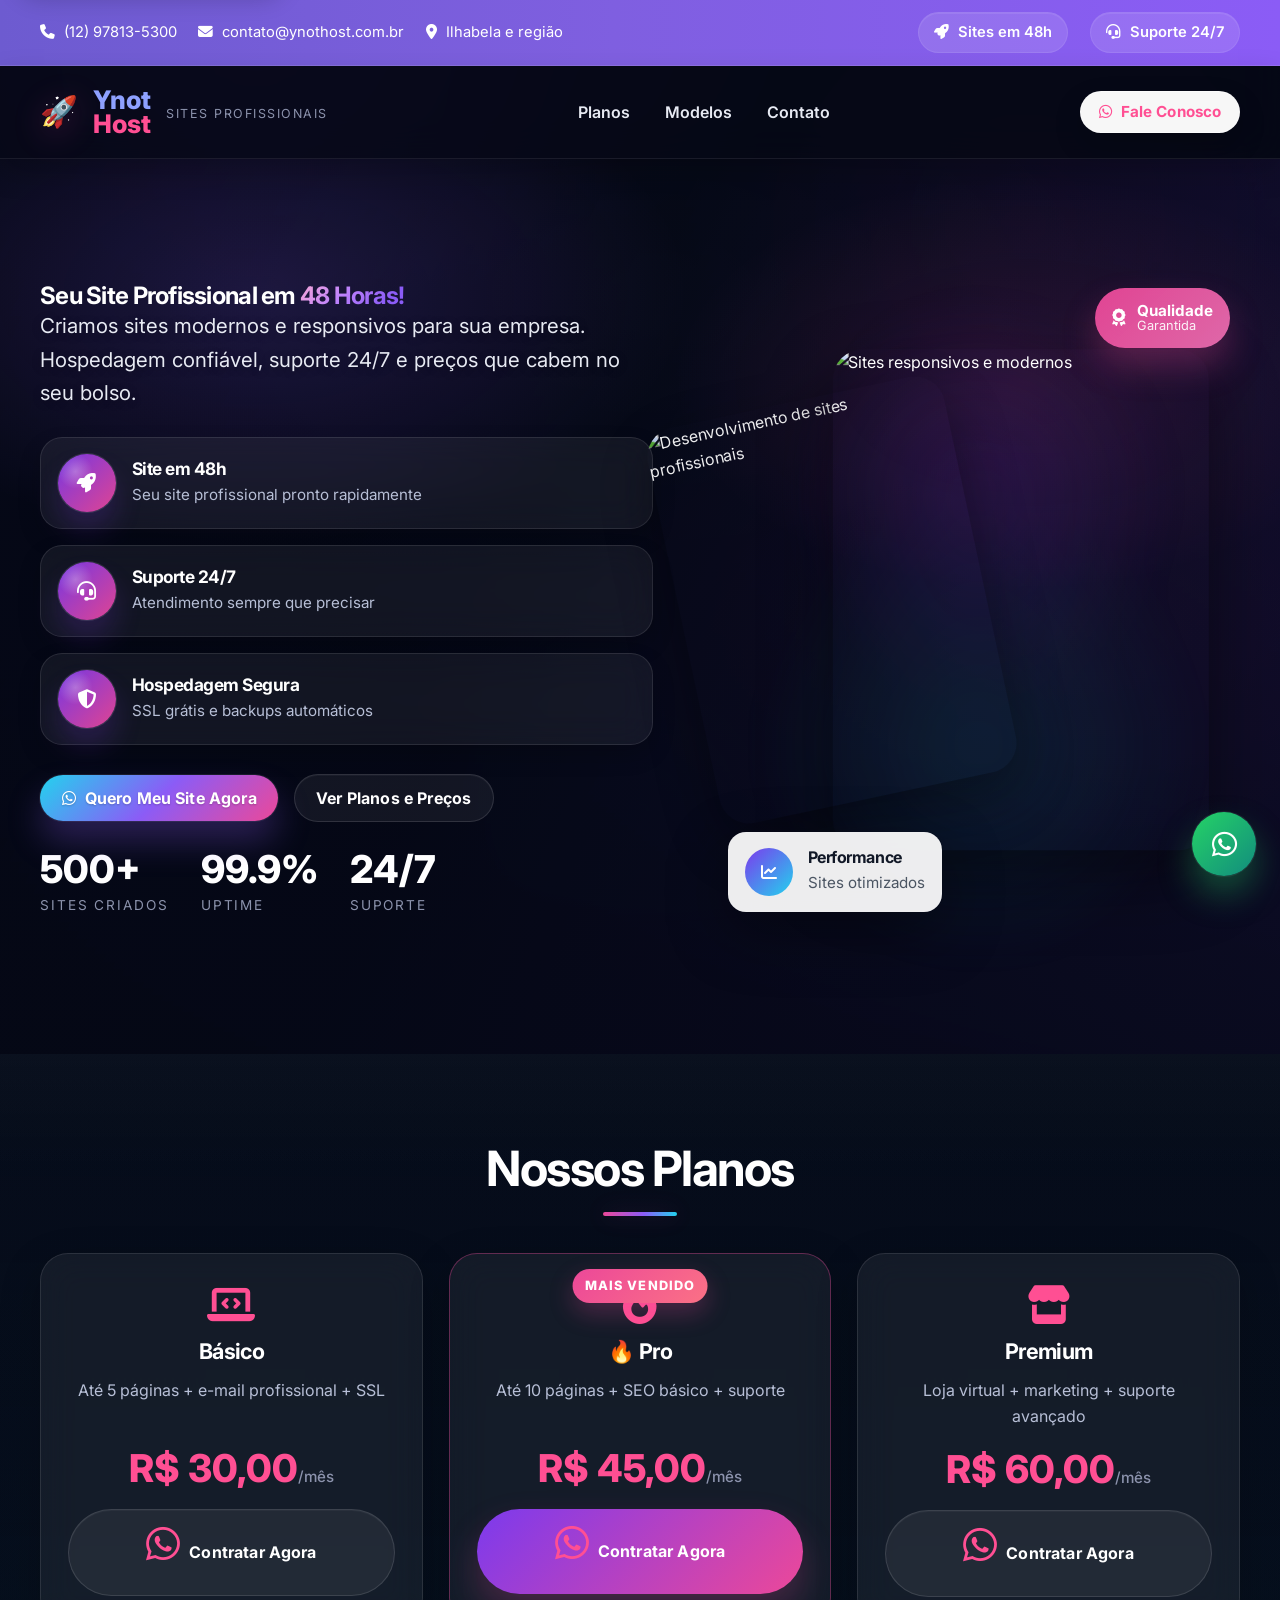
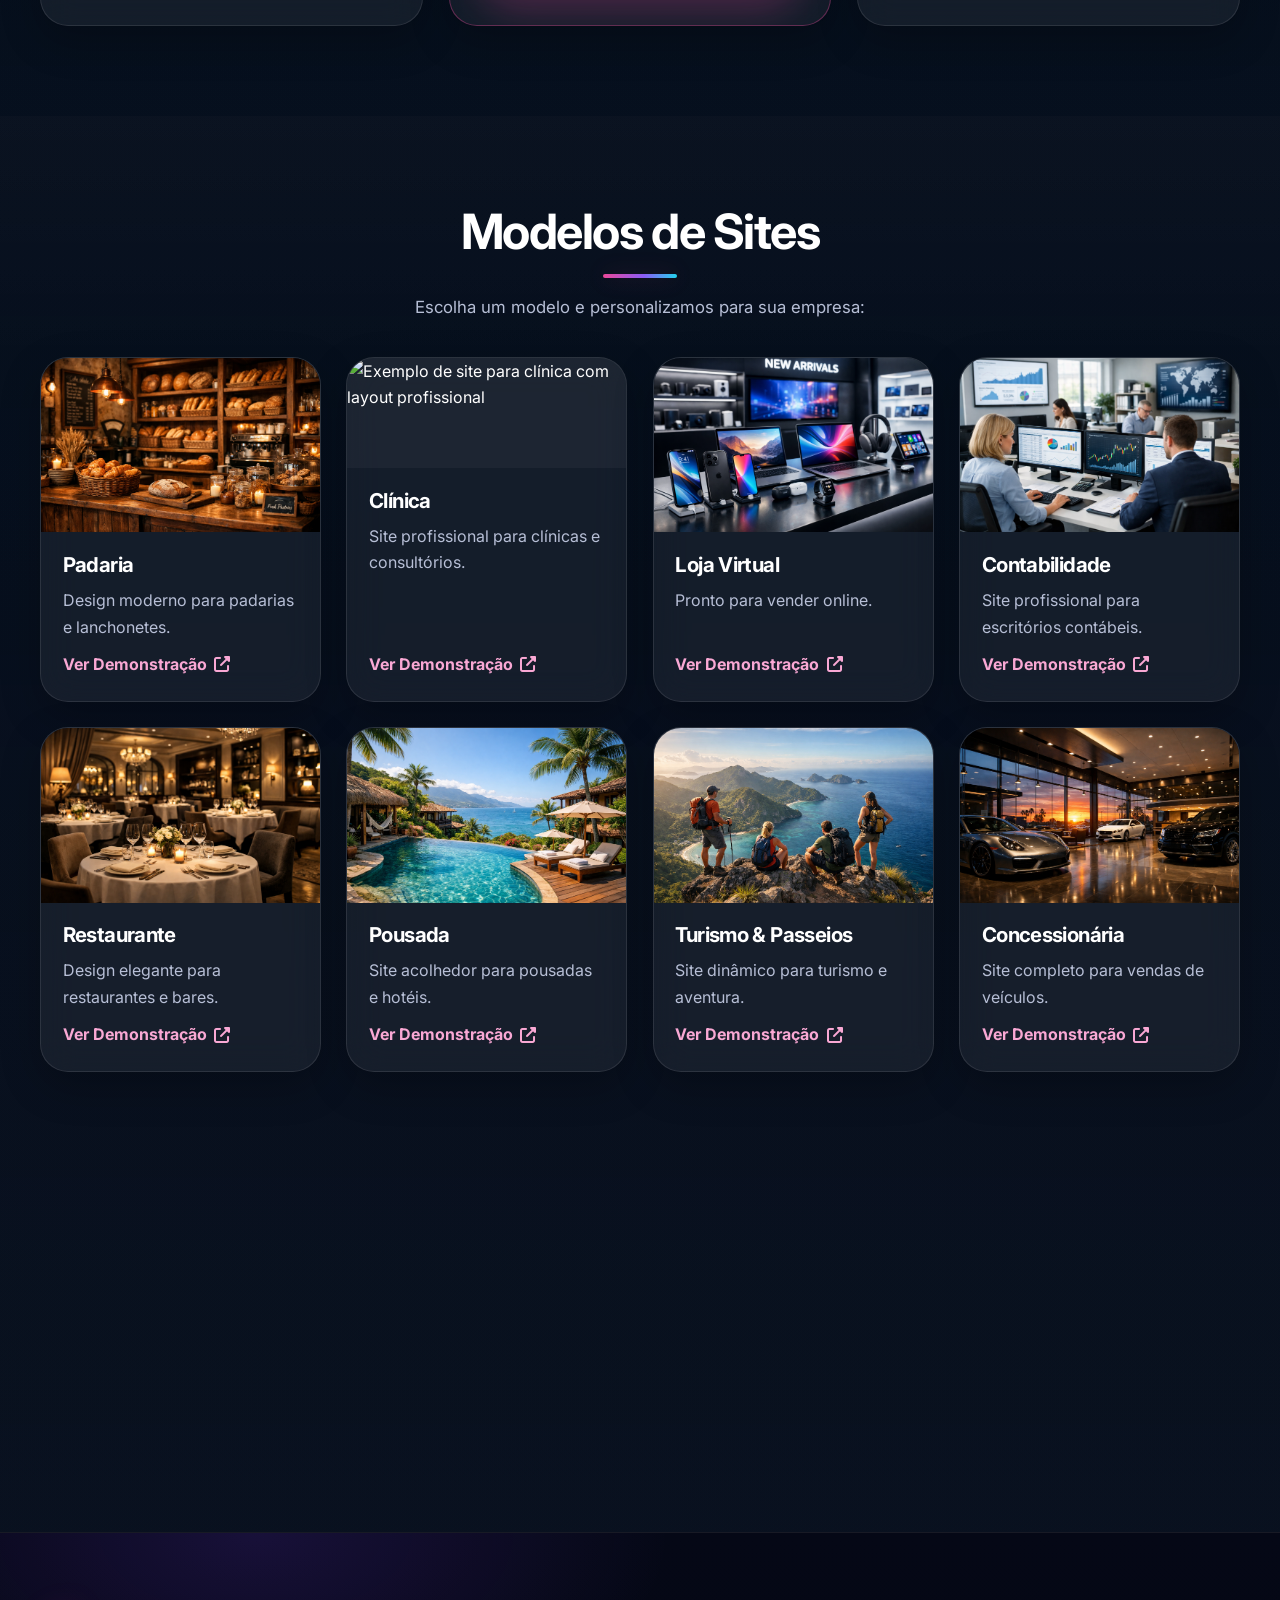
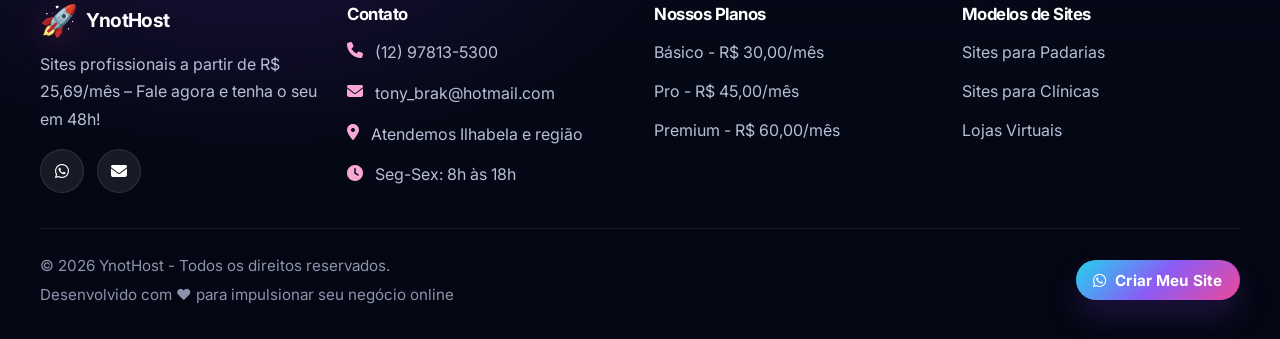
==== commit a9783741: "atualização mobile" ====
--- a/index.html
+++ b/index.html
@@ -1,627 +1,497 @@
-<!DOCTYPE html>
-<html lang="pt-BR">
-<head>
-  <meta charset="UTF-8">
-
-  <meta name="viewport" content="width=device-width, initial-scale=1.0">
-
-  <title>YnotHost | Sites Profissionais e Hospedagem Premium</title>
-
-  <meta
-    name="description"
-    content="Criação de sites profissionais, hospedagem premium, suporte especializado e soluções digitais para empresas modernas."
-  >
-
-  <meta
-    name="keywords"
-    content="criação de sites, hospedagem de sites, websites profissionais, desenvolvimento web, presença digital, hospedagem premium, SEO, loja virtual, YnotHost"
-  >
-
-  <meta
-    name="author"
-    content="YnotHost"
-  >
-
-  <meta
-    name="robots"
-    content="index, follow"
-  >
-
-  <meta
-    name="theme-color"
-    content="#0f172a"
-  >
-
-  <link
-    rel="canonical"
-    href="https://tonymagno.github.io/YnotHost/"
-  >
-
-  <!-- Open Graph -->
-  <meta
-    property="og:type"
-    content="website"
-  >
-
-  <meta
-    property="og:site_name"
-    content="YnotHost"
-  >
-
-  <meta
-    property="og:url"
-    content="https://tonymagno.github.io/YnotHost/"
-  >
-
-  <meta
-    property="og:title"
-    content="YnotHost | Sites Profissionais e Hospedagem Premium"
-  >
-
-  <meta
-    property="og:description"
-    content="Sites profissionais, hospedagem confiável e soluções digitais para empresas."
-  >
-
-  <meta
-    property="og:image"
-    content="https://tonymagno.github.io/YnotHost/assets/images/YnotHost.png"
-  >
-
-  <!-- Twitter -->
-  <meta
-    name="twitter:card"
-    content="summary_large_image"
-  >
-
-  <meta
-    name="twitter:url"
-    content="https://tonymagno.github.io/YnotHost/"
-  >
-
-  <meta
-    name="twitter:title"
-    content="YnotHost | Sites Profissionais e Hospedagem Premium"
-  >
-
-  <meta
-    name="twitter:description"
-    content="Sites profissionais, hospedagem premium e presença digital para empresas."
-  >
-
-  <meta
-    name="twitter:image"
-    content="https://tonymagno.github.io/YnotHost/assets/images/YnotHost.png"
-  >
-
-  <link rel="icon" type="image/x-icon" href="favicon.ico">
-
-  <link rel="preconnect" href="https://fonts.googleapis.com">
-  <link rel="preconnect" href="https://fonts.gstatic.com" crossorigin>
-
-  <link href="https://fonts.googleapis.com/css2?family=Poppins:wght@300;400;500;600;700;800&family=Montserrat:wght@400;500;600;700;800&family=Inter:wght@300;400;500;600;700&display=swap" rel="stylesheet">
-
-  <link
-    rel="stylesheet"
-    href="https://cdnjs.cloudflare.com/ajax/libs/font-awesome/6.4.0/css/all.min.css"
-    integrity="sha512-iecdLmaskl7CVkqkXNQ/ZH/XLlvWZOJyj7Yy7tcenmpD1ypASozpmT/E0iPtmFIB46ZmdtAc9eNBvH0H/ZpiBw=="
-    crossorigin="anonymous"
-    referrerpolicy="no-referrer"
-  >
-
-  <link rel="stylesheet" href="style.css">
-
-  <style>
-    .sr-only {
-      position: absolute !important;
-      width: 1px !important;
-      height: 1px !important;
-      padding: 0 !important;
-      margin: -1px !important;
-      overflow: hidden !important;
-      clip: rect(0, 0, 0, 0) !important;
-      white-space: nowrap !important;
-      border: 0 !important;
-    }
-  </style>
-
-  <script type="application/ld+json">
-  {
-    "@context": "https://schema.org",
-    "@type": "Organization",
-    "name": "YnotHost",
-    "url": "https://tonymagno.github.io/YnotHost/",
-    "logo": "https://tonymagno.github.io/YnotHost/assets/images/YnotHost.png",
-    "email": "tony_brak@hotmail.com",
-    "telephone": "+55 12 97813-5300",
-    "areaServed": "BR",
-    "sameAs": []
-  }
-  </script>
-</head>
-
-<body>
-  <a href="#main-content" class="skip-link">Pular para o conteúdo principal</a>
-
-  <h1 class="sr-only">YnotHost | Sites Profissionais e Hospedagem Premium</h1>
-
-  <header role="banner">
-    <div class="top-bar">
-      <div class="container">
-        <div class="top-bar-content">
-          <div class="top-bar-left">
-            <span><i class="fas fa-phone"></i> (12) 97813-5300</span>
-            <span><i class="fas fa-envelope"></i> tony_brak@hotmail.com</span>
-            <span><i class="fas fa-map-marker-alt"></i> Ilhabela e região</span>
-          </div>
-
-          <div class="top-bar-right">
-            <span class="service-highlight">
-              <i class="fas fa-rocket"></i> Sites em 48h
-            </span>
-            <span class="service-highlight">
-              <i class="fas fa-headset"></i> Suporte 24/7
-            </span>
-          </div>
-        </div>
-      </div>
-    </div>
-
-    <div class="main-header">
-      <div class="container">
-        <div class="logo">
-          <span class="logo-icon">🚀</span>
-          <span class="logo-text">
-            <span class="logo-main">Ynot</span><span class="logo-accent">Host</span>
-          </span>
-          <span class="logo-tagline">Inteligência Digital</span>
-        </div>
-
-        <nav role="navigation" aria-label="Menu principal">
-          <ul>
-            <li><a href="#planos">Planos</a></li>
-            <li><a href="#solucoes">Soluções</a></li>
-            <li><a href="#modelos">Modelos</a></li>
-            <li><a href="#contato">Contato</a></li>
-          </ul>
-        </nav>
-
-        <div class="header-cta">
-          <a
-            href="https://wa.me/5512978135300?text=Olá! Quero criar meu site profissional. Pode me ajudar?"
-            class="btn btn-primary btn-small"
-            target="_blank"
-            rel="noopener noreferrer"
-          >
-            <i class="fab fa-whatsapp"></i> Fale Conosco
-          </a>
-        </div>
-      </div>
-    </div>
-  </header>
-
-  <main id="main-content" role="main">
-    <section class="hero" aria-labelledby="hero-title">
-      <div class="hero-background">
-        <img
-          src="assets/images/hospedagem com performance que impulsiona.png"
-          alt="YnotHost - Hospedagem com performance que impulsiona"
-          class="hero-bg-image"
-          loading="eager"
-          fetchpriority="high"
-          decoding="async"
-        >
-        <div class="hero-overlay"></div>
-      </div>
-
-      <div class="container">
-        <div class="hero-content">
-          <div class="hero-text">
-            <h2 id="hero-title">Hospedagem com <span class="highlight">Performance</span> que Impulsiona</h2>
-            <p class="hero-subtitle">
-              Infraestrutura moderna para sites, aplicações e negócios que precisam de velocidade, estabilidade, segurança e presença digital premium.
-            </p>
-
-            <div class="hero-features">
-              <div class="feature-item">
-                <div class="feature-icon">
-                  <img
-                    src="assets/images/YnotHost.png"
-                    alt="Identidade YnotHost"
-                    loading="lazy"
-                    decoding="async"
-                  >
-                </div>
-                <div class="feature-content">
-                  <h3>Sites Profissionais</h3>
-                  <p>Design premium e estrutura pronta para conversão</p>
-                </div>
-              </div>
-
-              <div class="feature-item">
-                <div class="feature-icon">
-                  <img
-                    src="assets/images/automação inteligente com IA.png"
-                    alt="Automação inteligente com IA"
-                    loading="lazy"
-                    decoding="async"
-                  >
-                </div>
-                <div class="feature-content">
-                  <h3>Automação com IA</h3>
-                  <p>Fluxos inteligentes para acelerar atendimento e vendas</p>
-                </div>
-              </div>
-
-              <div class="feature-item">
-                <div class="feature-icon">
-                  <img
-                    src="assets/images/hospedagem com performance que impulsiona.png"
-                    alt="Hospedagem premium com performance"
-                    loading="lazy"
-                    decoding="async"
-                  >
-                </div>
-                <div class="feature-content">
-                  <h3>Hospedagem Segura</h3>
-                  <p>Performance estável com foco em velocidade e confiança</p>
-                </div>
-              </div>
-            </div>
-
-            <div class="hero-cta">
-              <a
-                href="https://wa.me/5512978135300?text=Olá! Quero criar meu site profissional. Pode me ajudar?"
-                class="btn btn-primary cta-main"
-                target="_blank"
-                rel="noopener noreferrer"
-              >
-                <i class="fab fa-whatsapp"></i> Quero Meu Site Agora
-              </a>
-              <a href="#planos" class="btn btn-secondary">Ver Planos e Preços</a>
-            </div>
-
-            <div class="hero-stats">
-              <div class="stat-item">
-                <div class="stat-number">500+</div>
-                <div class="stat-label">Sites Criados</div>
-              </div>
-              <div class="stat-item">
-                <div class="stat-number">99.9%</div>
-                <div class="stat-label">Uptime</div>
-              </div>
-              <div class="stat-item">
-                <div class="stat-number">24/7</div>
-                <div class="stat-label">Suporte</div>
-              </div>
-            </div>
-          </div>
-
-          <div class="hero-image">
-            <div class="hero-showcase">
-              <img
-                src="assets/images/YnotHost.png"
-                alt="YnotHost marca principal"
-                class="showcase-main"
-                loading="eager"
-                decoding="async"
-              >
-              <img
-                src="assets/images/card-automacao-ia.png"
-                alt="Automação inteligente com IA"
-                class="showcase-secondary"
-                loading="lazy"
-                decoding="async"
-              >
-            </div>
-
-            <div class="floating-badge">
-              <div class="badge-icon">
-                <i class="fas fa-award"></i>
-              </div>
-              <div class="badge-content">
-                <span class="badge-title">Qualidade</span>
-                <span class="badge-subtitle">Garantida</span>
-              </div>
-            </div>
-
-            <div class="floating-card">
-              <div class="card-icon">
-                <i class="fas fa-chart-line"></i>
-              </div>
-              <div class="card-content">
-                <h4>Performance</h4>
-                <p>Sites otimizados</p>
-              </div>
-            </div>
-          </div>
-        </div>
-      </div>
-    </section>
-
-    <section id="solucoes" aria-labelledby="solucoes-title">
-      <div class="container">
-        <h2 id="solucoes-title">Soluções em Destaque</h2>
-        <p>Cards premium para apresentar os principais pilares da YnotHost de forma visual e comercial.</p>
-
-        <div class="models">
-          <article class="model" role="article">
-            <a href="#planos">
-              <img src="assets/images/YnotHost.png" alt="Presença digital YnotHost" loading="lazy" decoding="async">
-              <div class="model-content">
-                <h3>Presença Digital</h3>
-                <p>Estratégia visual premium para empresas que querem se destacar.</p>
-                <span class="model-link">Ver Solução <i class="fas fa-arrow-right"></i></span>
-              </div>
-            </a>
-          </article>
-
-          <article class="model" role="article">
-            <a href="#planos">
-              <img src="assets/images/hospedagem com performance que impulsiona.png" alt="Hospedagem com performance que impulsiona" loading="lazy" decoding="async">
-              <div class="model-content">
-                <h3>Hospedagem &amp; Performance</h3>
-                <p>Infraestrutura pensada para velocidade, estabilidade e confiança.</p>
-                <span class="model-link">Ver Solução <i class="fas fa-arrow-right"></i></span>
-              </div>
-            </a>
-          </article>
-
-          <article class="model" role="article">
-            <a href="#planos">
-              <img src="assets/images/automação inteligente com IA.png" alt="Automação inteligente com IA" loading="lazy" decoding="async">
-              <div class="model-content">
-                <h3>Automação com IA</h3>
-                <p>Fluxos inteligentes para atendimento, vendas e produtividade.</p>
-                <span class="model-link">Ver Solução <i class="fas fa-arrow-right"></i></span>
-              </div>
-            </a>
-          </article>
-
-        </div>
-      </div>
-    </section>
-
-    <section id="planos" aria-labelledby="planos-title">
-      <div class="container">
-        <h2 id="planos-title">Nossos Planos</h2>
-        <div class="plans">
-          <article class="plan" role="article">
-            <i class="fa-solid fa-laptop-code" aria-hidden="true"></i>
-            <h3>Básico</h3>
-            <p>Até 5 páginas + e-mail profissional + SSL</p>
-            <div class="price" aria-label="Preço: R$ 30,00 por mês">R$ 30,00<span>/mês</span></div>
-            <a
-              href="https://wa.me/5512978135300?text=Olá! Quero contratar o plano Básico (R$ 30,00/mês). Pode me enviar mais detalhes?"
-              class="btn btn-secondary"
-              target="_blank"
-              rel="noopener noreferrer"
-              aria-label="Contratar plano Básico"
-            >
-              <i class="fab fa-whatsapp"></i> Contratar Agora
-            </a>
-          </article>
-
-          <article class="plan plan-popular" role="article">
-            <div class="popular-badge" aria-label="Plano mais vendido">Mais Vendido</div>
-            <i class="fa-solid fa-fire" aria-hidden="true"></i>
-            <h3>🔥 Pro</h3>
-            <p>Até 10 páginas + SEO básico + suporte</p>
-            <div class="price" aria-label="Preço: R$ 45,00 por mês">R$ 45,00<span>/mês</span></div>
-            <a
-              href="https://wa.me/5512978135300?text=Olá! Quero contratar o plano Pro (R$ 45,00/mês) - o mais vendido! Pode me enviar mais detalhes?"
-              class="btn btn-primary"
-              target="_blank"
-              rel="noopener noreferrer"
-              aria-label="Contratar plano Pro"
-            >
-              <i class="fab fa-whatsapp"></i> Contratar Agora
-            </a>
-          </article>
-
-          <article class="plan" role="article">
-            <i class="fa-solid fa-store" aria-hidden="true"></i>
-            <h3>Premium</h3>
-            <p>Loja virtual + marketing + suporte avançado</p>
-            <div class="price" aria-label="Preço: R$ 60,00 por mês">R$ 60,00<span>/mês</span></div>
-            <a
-              href="https://wa.me/5512978135300?text=Olá! Quero contratar o plano Premium (R$ 60,00/mês) com loja virtual. Pode me enviar mais detalhes?"
-              class="btn btn-secondary"
-              target="_blank"
-              rel="noopener noreferrer"
-              aria-label="Contratar plano Premium"
-            >
-              <i class="fab fa-whatsapp"></i> Contratar Agora
-            </a>
-          </article>
-        </div>
-      </div>
-    </section>
-
-    <section id="modelos" aria-labelledby="modelos-title">
-      <div class="container">
-        <h2 id="modelos-title">Modelos de Sites</h2>
-        <p>Escolha um modelo e personalizamos para sua empresa:</p>
-
-        <div class="models">
-          <article class="model" role="article">
-            <a href="modelos/padaria/index.html" target="_blank" rel="noopener noreferrer">
-              <img src="assets/images/padaria_hero.jpg" alt="Exemplo de site para padaria com design moderno" loading="lazy" decoding="async">
-              <div class="model-content">
-                <h3>Padaria</h3>
-                <p>Design moderno para padarias e lanchonetes.</p>
-                <span class="model-link">Ver Demonstração <i class="fas fa-external-link-alt"></i></span>
-              </div>
-            </a>
-          </article>
-
-          <article class="model" role="article">
-            <a href="modelos/clinica/index.html" target="_blank" rel="noopener noreferrer">
-              <img src="assets/images/clinica_hero.jpg" alt="Exemplo de site para clínica com layout profissional" loading="lazy" decoding="async">
-              <div class="model-content">
-                <h3>Clínica</h3>
-                <p>Site profissional para clínicas e consultórios.</p>
-                <span class="model-link">Ver Demonstração <i class="fas fa-external-link-alt"></i></span>
-              </div>
-            </a>
-          </article>
-
-          <article class="model" role="article">
-            <a href="modelos/loja-virtual/index.html" target="_blank" rel="noopener noreferrer">
-              <img src="assets/images/loja_hero.jpg" alt="Exemplo de loja virtual com sistema de vendas online" loading="lazy" decoding="async">
-              <div class="model-content">
-                <h3>Loja Virtual</h3>
-                <p>Pronto para vender online.</p>
-                <span class="model-link">Ver Demonstração <i class="fas fa-external-link-alt"></i></span>
-              </div>
-            </a>
-          </article>
-
-          <article class="model" role="article">
-            <a href="modelos/contabilidade/index.html" target="_blank" rel="noopener noreferrer">
-              <img src="assets/images/contabilidade_hero.jpg" alt="Exemplo de site para contabilidade com design profissional" loading="lazy" decoding="async">
-              <div class="model-content">
-                <h3>Contabilidade</h3>
-                <p>Site profissional para escritórios contábeis.</p>
-                <span class="model-link">Ver Demonstração <i class="fas fa-external-link-alt"></i></span>
-              </div>
-            </a>
-          </article>
-
-          <article class="model" role="article">
-            <a href="modelos/restaurante/index.html" target="_blank" rel="noopener noreferrer">
-              <img src="assets/images/restaurante_hero.jpg" alt="Exemplo de site para restaurante com design elegante" loading="lazy" decoding="async">
-              <div class="model-content">
-                <h3>Restaurante</h3>
-                <p>Design elegante para restaurantes e bares.</p>
-                <span class="model-link">Ver Demonstração <i class="fas fa-external-link-alt"></i></span>
-              </div>
-            </a>
-          </article>
-
-          <article class="model" role="article">
-            <a href="modelos/pousada/index.html" target="_blank" rel="noopener noreferrer">
-              <img src="assets/images/pousada_hero.jpg" alt="Exemplo de site para pousada com design acolhedor" loading="lazy" decoding="async">
-              <div class="model-content">
-                <h3>Pousada</h3>
-                <p>Site acolhedor para pousadas e hotéis.</p>
-                <span class="model-link">Ver Demonstração <i class="fas fa-external-link-alt"></i></span>
-              </div>
-            </a>
-          </article>
-
-          <article class="model" role="article">
-            <a href="modelos/passeios/index.html" target="_blank" rel="noopener noreferrer">
-              <img src="assets/images/turismo_hero.jpg" alt="Exemplo de site para turismo e passeios com design aventureiro" loading="lazy" decoding="async">
-              <div class="model-content">
-                <h3>Turismo &amp; Passeios</h3>
-                <p>Site dinâmico para turismo e aventura.</p>
-                <span class="model-link">Ver Demonstração <i class="fas fa-external-link-alt"></i></span>
-              </div>
-            </a>
-          </article>
-
-          <article class="model" role="article">
-            <a href="modelos/concessionaria/index.html" target="_blank" rel="noopener noreferrer">
-              <img src="assets/images/concessionaria_hero.jpg" alt="Exemplo de site para concessionária de carros com design profissional" loading="lazy" decoding="async">
-              <div class="model-content">
-                <h3>Concessionária</h3>
-                <p>Site completo para vendas de veículos.</p>
-                <span class="model-link">Ver Demonstração <i class="fas fa-external-link-alt"></i></span>
-              </div>
-            </a>
-          </article>
-
-          <article class="model" role="article">
-            <a href="modelos/Lashes-Designer-Studio/index.html" target="_blank" rel="noopener noreferrer">
-              <img src="assets/images/salão de beleza.png" alt="Exemplo de site para salão de beleza com design profissional" loading="lazy" decoding="async">
-              <div class="model-content">
-                <h3>Salão de Beleza</h3>
-                <p>Site completo para serviços de beleza.</p>
-                <span class="model-link">Ver Demonstração <i class="fas fa-external-link-alt"></i></span>
-              </div>
-            </a>
-          </article>
-        </div>
-      </div>
-    </section>
-  </main>
-
-  <footer id="contato" role="contentinfo">
-    <div class="container">
-      <div class="footer-content">
-        <div class="footer-section">
-          <h3><span class="logo-icon">🚀</span> YnotHost</h3>
-          <p class="footer-tagline">Sites profissionais a partir de R$ 30,00/mês – Fale agora e tenha o seu em 48h!</p>
-          <div class="social-links">
-            <a href="https://wa.me/5512978135300" aria-label="WhatsApp" target="_blank" rel="noopener noreferrer">
-              <i class="fab fa-whatsapp"></i>
-            </a>
-            <a href="mailto:tony_brak@hotmail.com" aria-label="E-mail">
-              <i class="fas fa-envelope"></i>
-            </a>
-          </div>
-        </div>
-
-        <div class="footer-section">
-          <h4>Contato</h4>
-          <div class="contact-info">
-            <p><i class="fas fa-phone"></i> <a href="tel:+5512978135300">(12) 97813-5300</a></p>
-            <p><i class="fas fa-envelope"></i> <a href="mailto:tony_brak@hotmail.com">tony_brak@hotmail.com</a></p>
-            <p><i class="fas fa-map-marker-alt"></i> Atendemos Ilhabela e região</p>
-            <p><i class="fas fa-clock"></i> Seg-Sex: 8h às 18h</p>
-          </div>
-        </div>
-
-        <div class="footer-section">
-          <h4>Nossos Planos</h4>
-          <ul class="footer-links">
-            <li><a href="https://wa.me/5512978135300?text=Quero saber mais sobre o plano Básico">Básico - R$ 30,00/mês</a></li>
-            <li><a href="https://wa.me/5512978135300?text=Quero saber mais sobre o plano Pro">Pro - R$ 45,00/mês</a></li>
-            <li><a href="https://wa.me/5512978135300?text=Quero saber mais sobre o plano Premium">Premium - R$ 60,00/mês</a></li>
-          </ul>
-        </div>
-
-        <div class="footer-section">
-          <h4>Modelos de Sites</h4>
-          <ul class="footer-links">
-            <li><a href="modelos/padaria/index.html" target="_blank" rel="noopener noreferrer">Sites para Padarias</a></li>
-            <li><a href="modelos/clinica/index.html" target="_blank" rel="noopener noreferrer">Sites para Clínicas</a></li>
-            <li><a href="modelos/loja-virtual/index.html" target="_blank" rel="noopener noreferrer">Lojas Virtuais</a></li>
-          </ul>
-        </div>
-      </div>
-
-      <div class="footer-bottom">
-        <div class="footer-bottom-content">
-          <p>&copy; 2025 YnotHost - Todos os direitos reservados.</p>
-          <p>Desenvolvido com ❤️ para impulsionar seu negócio online</p>
-        </div>
-
-        <div class="footer-cta">
-          <a
-            href="https://wa.me/5512978135300?text=Olá! Quero criar meu site profissional agora!"
-            class="btn btn-primary btn-small"
-            target="_blank"
-            rel="noopener noreferrer"
-          >
-            <i class="fab fa-whatsapp"></i> Criar Meu Site
-          </a>
-        </div>
-      </div>
-    </div>
-  </footer>
-
-  <a
-    href="https://wa.me/5512978135300?text=Olá! Quero criar meu site profissional. Pode me ajudar?"
-    class="whatsapp"
-    aria-label="Fale conosco no WhatsApp"
-    target="_blank"
-    rel="noopener noreferrer"
-  >
-    <i class="fab fa-whatsapp" aria-hidden="true"></i>
-  </a>
-
-  <script src="script.js"></script>
-</body>
-</html>+<!DOCTYPE html>
+<html lang="pt-BR">
+<head>
+
+  <meta charset="UTF-8">
+
+  <meta
+    name="viewport"
+    content="width=device-width, initial-scale=1.0"
+  >
+
+  <title>YnotHost | Sites Profissionais e Hospedagem Premium</title>
+
+  <meta
+    name="description"
+    content="Criação de sites profissionais, hospedagem premium, suporte especializado e soluções digitais para empresas modernas."
+  >
+
+  <meta
+    name="keywords"
+    content="criação de sites, hospedagem de sites, websites profissionais, desenvolvimento web, presença digital, hospedagem premium, SEO, loja virtual, YnotHost"
+  >
+
+  <meta
+    name="author"
+    content="YnotHost"
+  >
+
+  <meta
+    name="robots"
+    content="index, follow"
+  >
+
+  <meta
+    name="theme-color"
+    content="#0f172a"
+  >
+
+  <link
+    rel="canonical"
+    href="https://tonymagno.github.io/YnotHost/"
+  >
+
+  <!-- Open Graph -->
+
+  <meta
+    property="og:type"
+    content="website"
+  >
+
+  <meta
+    property="og:url"
+    content="https://tonymagno.github.io/YnotHost/"
+  >
+
+  <meta
+    property="og:title"
+    content="YnotHost | Sites Profissionais e Hospedagem Premium"
+  >
+
+  <meta
+    property="og:description"
+    content="Sites profissionais, hospedagem confiável e soluções digitais para empresas."
+  >
+
+  <meta
+    property="og:image"
+    content="assets/images/og-image.jpg"
+  >
+
+  <!-- Twitter -->
+
+  <meta
+    name="twitter:card"
+    content="summary_large_image"
+  >
+
+  <meta
+    name="twitter:title"
+    content="YnotHost | Sites Profissionais e Hospedagem Premium"
+  >
+
+  <meta
+    name="twitter:description"
+    content="Sites profissionais, hospedagem premium e presença digital para empresas."
+  >
+
+  <meta
+    name="twitter:image"
+    content="assets/images/og-image.jpg"
+  >
+
+  <!-- Favicon -->
+
+  <link
+    rel="icon"
+    type="image/x-icon"
+    href="favicon.ico"
+  >
+
+  <!-- Google Fonts -->
+
+  <link
+    rel="preconnect"
+    href="https://fonts.googleapis.com"
+  >
+
+  <link
+    rel="preconnect"
+    href="https://fonts.gstatic.com"
+    crossorigin
+  >
+
+  <link
+    href="https://fonts.googleapis.com/css2?family=Inter:wght@300;400;500;600;700;800&display=swap"
+    rel="stylesheet"
+  >
+
+  <!-- Font Awesome -->
+
+  <link
+    rel="stylesheet"
+    href="https://cdnjs.cloudflare.com/ajax/libs/font-awesome/6.4.0/css/all.min.css"
+    crossorigin="anonymous"
+    referrerpolicy="no-referrer"
+  >
+
+  <!-- CSS -->
+
+  <link
+    rel="stylesheet"
+    href="style.css"
+  >
+</head>
+<body>
+  <!-- Skip to main content para acessibilidade -->
+  <a href="#main-content" class="skip-link">Pular para o conteúdo principal</a>
+
+  <header role="banner">
+    <div class="top-bar">
+      <div class="container">
+        <div class="top-bar-content">
+          <div class="top-bar-left">
+            <span><i class="fas fa-phone"></i> (12) 97813-5300</span>
+            <span><i class="fas fa-envelope"></i> contato@ynothost.com.br</span>
+            <span><i class="fas fa-map-marker-alt"></i> Ilhabela e região</span>
+          </div>
+          <div class="top-bar-right">
+            <span class="service-highlight">
+              <i class="fas fa-rocket"></i> Sites em 48h
+            </span>
+            <span class="service-highlight">
+              <i class="fas fa-headset"></i> Suporte 24/7
+            </span>
+          </div>
+        </div>
+      </div>
+    </div>
+    
+    <div class="main-header">
+      <div class="container">
+        <div class="logo">
+          <span class="logo-icon">🚀</span>
+          <span class="logo-text">
+            <span class="logo-main">Ynot</span><span class="logo-accent">Host</span>
+          </span>
+          <span class="logo-tagline">Sites Profissionais</span>
+        </div>
+        
+        <nav role="navigation" aria-label="Menu principal">
+          <ul>
+            <li><a href="#planos">Planos</a></li>
+            <li><a href="#modelos">Modelos</a></li>
+            <li><a href="#contato">Contato</a></li>
+          </ul>
+        </nav>
+        
+        <div class="header-cta">
+          <a href="https://wa.me/5512978135300?text=Olá! Quero criar meu site profissional. Pode me ajudar?" class="btn btn-primary btn-small" target="_blank" rel="noopener noreferrer">
+            <i class="fab fa-whatsapp"></i> Fale Conosco
+          </a>
+        </div>
+      </div>
+    </div>
+  </header>
+
+  <main id="main-content" role="main">
+    <section class="hero" aria-labelledby="hero-title">
+      <div class="hero-background">
+        <img src="assets/images/bsBRqBb44S7U.jpg" alt="Criação de sites profissionais" class="hero-bg-image">
+        <div class="hero-overlay"></div>
+      </div>
+      <div class="container">
+        <div class="hero-content">
+          <div class="hero-text">
+            <h1 id="hero-title">Seu Site Profissional em <span class="highlight">48 Horas!</span></h1>
+            <p class="hero-subtitle">Criamos sites modernos e responsivos para sua empresa. Hospedagem confiável, suporte 24/7 e preços que cabem no seu bolso.</p>
+            
+            <div class="hero-features">
+              <div class="feature-item">
+                <div class="feature-icon">
+                  <i class="fas fa-rocket"></i>
+                </div>
+                <div class="feature-content">
+                  <h3>Site em 48h</h3>
+                  <p>Seu site profissional pronto rapidamente</p>
+                </div>
+              </div>
+              
+              <div class="feature-item">
+                <div class="feature-icon">
+                  <i class="fas fa-headset"></i>
+                </div>
+                <div class="feature-content">
+                  <h3>Suporte 24/7</h3>
+                  <p>Atendimento sempre que precisar</p>
+                </div>
+              </div>
+              
+              <div class="feature-item">
+                <div class="feature-icon">
+                  <i class="fas fa-shield-alt"></i>
+                </div>
+                <div class="feature-content">
+                  <h3>Hospedagem Segura</h3>
+                  <p>SSL grátis e backups automáticos</p>
+                </div>
+              </div>
+            </div>
+            
+            <div class="hero-cta">
+              <a href="https://wa.me/5512978135300?text=Olá! Quero criar meu site profissional. Pode me ajudar?" class="btn btn-primary cta-main" target="_blank" rel="noopener noreferrer">
+                <i class="fab fa-whatsapp"></i> Quero Meu Site Agora
+              </a>
+              <a href="#planos" class="btn btn-secondary">Ver Planos e Preços</a>
+            </div>
+
+            <div class="hero-stats">
+              <div class="stat-item">
+                <div class="stat-number">500+</div>
+                <div class="stat-label">Sites Criados</div>
+              </div>
+              <div class="stat-item">
+                <div class="stat-number">99.9%</div>
+                <div class="stat-label">Uptime</div>
+              </div>
+              <div class="stat-item">
+                <div class="stat-number">24/7</div>
+                <div class="stat-label">Suporte</div>
+              </div>
+            </div>
+          </div>
+          
+          <div class="hero-image">
+            <div class="hero-showcase">
+              <img src="assets/images/TFy4vJd6wb4w.jpg" alt="Desenvolvimento de sites profissionais" class="showcase-main" loading="lazy">
+              <img src="assets/images/7pbDO0ZzNJoD.png" alt="Sites responsivos e modernos" class="showcase-secondary" loading="lazy">
+            </div>
+            
+            <div class="floating-badge">
+              <div class="badge-icon">
+                <i class="fas fa-award"></i>
+              </div>
+              <div class="badge-content">
+                <span class="badge-title">Qualidade</span>
+                <span class="badge-subtitle">Garantida</span>
+              </div>
+            </div>
+            
+            <div class="floating-card">
+              <div class="card-icon">
+                <i class="fas fa-chart-line"></i>
+              </div>
+              <div class="card-content">
+                <h4>Performance</h4>
+                <p>Sites otimizados</p>
+              </div>
+            </div>
+          </div>
+        </div>
+      </div>
+    </section>
+
+    <section id="planos" aria-labelledby="planos-title">
+      <div class="container">
+        <h2 id="planos-title">Nossos Planos</h2>
+        <div class="plans">
+          <article class="plan" role="article">
+            <i class="fa-solid fa-laptop-code" aria-hidden="true"></i>
+            <h3>Básico</h3>
+            <p>Até 5 páginas + e-mail profissional + SSL</p>
+            <div class="price" aria-label="Preço: R$ 30,00 por mês">R$ 30,00<span>/mês</span></div>
+            <a href="https://wa.me/5512978135300?text=Olá! Quero contratar o plano Básico (R$ 30,00/mês). Pode me enviar mais detalhes?" class="btn btn-secondary" target="_blank" rel="noopener noreferrer" aria-label="Contratar plano Básico">
+              <i class="fab fa-whatsapp"></i> Contratar Agora
+            </a>
+          </article>
+          
+          <article class="plan plan-popular" role="article">
+            <div class="popular-badge" aria-label="Plano mais vendido">Mais Vendido</div>
+            <i class="fa-solid fa-fire" aria-hidden="true"></i>
+            <h3>🔥 Pro</h3>
+            <p>Até 10 páginas + SEO básico + suporte</p>
+            <div class="price" aria-label="Preço: R$ 45,00 por mês">R$ 45,00<span>/mês</span></div>
+            <a href="https://wa.me/5512978135300?text=Olá! Quero contratar o plano Pro (R$ 45,00/mês) - o mais vendido! Pode me enviar mais detalhes?" class="btn btn-primary" target="_blank" rel="noopener noreferrer" aria-label="Contratar plano Pro">
+              <i class="fab fa-whatsapp"></i> Contratar Agora
+            </a>
+          </article>
+          
+          <article class="plan" role="article">
+            <i class="fa-solid fa-store" aria-hidden="true"></i>
+            <h3>Premium</h3>
+            <p>Loja virtual + marketing + suporte avançado</p>
+            <div class="price" aria-label="Preço: R$ 60,00 por mês">R$ 60,00<span>/mês</span></div>
+            <a href="https://wa.me/5512978135300?text=Olá! Quero contratar o plano Premium (R$ 60,00/mês) com loja virtual. Pode me enviar mais detalhes?" class="btn btn-secondary" target="_blank" rel="noopener noreferrer" aria-label="Contratar plano Premium">
+              <i class="fab fa-whatsapp"></i> Contratar Agora
+            </a>
+          </article>
+        </div>
+      </div>
+    </section>
+
+    <section id="modelos" aria-labelledby="modelos-title">
+      <div class="container">
+        <h2 id="modelos-title">Modelos de Sites</h2>
+        <p>Escolha um modelo e personalizamos para sua empresa:</p>
+        <div class="models">
+          <article class="model" role="article">
+            <a href="modelos/padaria/index.html" target="_blank" rel="noopener noreferrer">
+              <img src="assets/images/padaria_hero.jpg" alt="Exemplo de site para padaria com design moderno" loading="lazy">
+              <div class="model-content">
+                <h3>Padaria</h3>
+                <p>Design moderno para padarias e lanchonetes.</p>
+                <span class="model-link">Ver Demonstração <i class="fas fa-external-link-alt"></i></span>
+              </div>
+            </a>
+          </article>
+          
+          <article class="model" role="article">
+            <a href="modelos/clinica/index.html" target="_blank" rel="noopener noreferrer">
+              <img src="assets/images/clinica_hero.jpg" alt="Exemplo de site para clínica com layout profissional" loading="lazy">
+              <div class="model-content">
+                <h3>Clínica</h3>
+                <p>Site profissional para clínicas e consultórios.</p>
+                <span class="model-link">Ver Demonstração <i class="fas fa-external-link-alt"></i></span>
+              </div>
+            </a>
+          </article>
+          
+          <article class="model" role="article">
+            <a href="modelos/loja-virtual/index.html" target="_blank" rel="noopener noreferrer">
+              <img src="assets/images/loja_hero.jpg" alt="Exemplo de loja virtual com sistema de vendas online" loading="lazy">
+              <div class="model-content">
+                <h3>Loja Virtual</h3>
+                <p>Pronto para vender online.</p>
+                <span class="model-link">Ver Demonstração <i class="fas fa-external-link-alt"></i></span>
+              </div>
+            </a>
+          </article>
+          
+          <article class="model" role="article">
+            <a href="modelos/contabilidade/index.html" target="_blank" rel="noopener noreferrer">
+              <img src="assets/images/contabilidade_hero.jpg" alt="Exemplo de site para contabilidade com design profissional" loading="lazy">
+              <div class="model-content">
+                <h3>Contabilidade</h3>
+                <p>Site profissional para escritórios contábeis.</p>
+                <span class="model-link">Ver Demonstração <i class="fas fa-external-link-alt"></i></span>
+              </div>
+            </a>
+          </article>
+          
+          <article class="model" role="article">
+            <a href="modelos/restaurante/index.html" target="_blank" rel="noopener noreferrer">
+              <img src="assets/images/restaurante_hero.jpg" alt="Exemplo de site para restaurante com design elegante" loading="lazy">
+              <div class="model-content">
+                <h3>Restaurante</h3>
+                <p>Design elegante para restaurantes e bares.</p>
+                <span class="model-link">Ver Demonstração <i class="fas fa-external-link-alt"></i></span>
+              </div>
+            </a>
+          </article>
+          
+          <article class="model" role="article">
+            <a href="modelos/pousada/index.html" target="_blank" rel="noopener noreferrer">
+              <img src="assets/images/pousada_hero.jpg" alt="Exemplo de site para pousada com design acolhedor" loading="lazy">
+              <div class="model-content">
+                <h3>Pousada</h3>
+                <p>Site acolhedor para pousadas e hotéis.</p>
+                <span class="model-link">Ver Demonstração <i class="fas fa-external-link-alt"></i></span>
+              </div>
+            </a>
+          </article>
+          
+          <article class="model" role="article">
+            <a href="modelos/passeios/index.html" target="_blank" rel="noopener noreferrer">
+              <img src="assets/images/turismo_hero.jpg" alt="Exemplo de site para turismo e passeios com design aventureiro" loading="lazy">
+              <div class="model-content">
+                <h3>Turismo & Passeios</h3>
+                <p>Site dinâmico para turismo e aventura.</p>
+                <span class="model-link">Ver Demonstração <i class="fas fa-external-link-alt"></i></span>
+              </div>
+            </a>
+          </article>
+          
+          <article class="model" role="article">
+            <a href="modelos/concessionaria/index.html" target="_blank" rel="noopener noreferrer">
+              <img src="assets/images/concessionaria_hero.jpg" alt="Exemplo de site para concessionária de carros com design profissional" loading="lazy">
+              <div class="model-content">
+                <h3>Concessionária</h3>
+                <p>Site completo para vendas de veículos.</p>
+                <span class="model-link">Ver Demonstração <i class="fas fa-external-link-alt"></i></span>
+              </div>
+            </a>
+          </article>
+
+ <article class="model" role="article">
+            <a href="modelos/Lashes-Designer-Studio/index.html" target="_blank" rel="noopener noreferrer">
+              <img src="assets/images/concessionaria_hero.jpg" alt="Exemplo de site para Salâo De Beleza design profissional" loading="lazy">
+              <div class="model-content">
+                <h3>Salâo De Beleza</h3>
+                <p>Site completo para Serviços de Beleza.</p>
+                <span class="model-link">Ver Demonstração <i class="fas fa-external-link-alt"></i></span>
+              </div>
+            </a>
+          </article>
+        </div>
+      </div>
+    </section>
+  </main>
+
+  <footer id="contato" role="contentinfo">
+    <div class="container">
+      <div class="footer-content">
+        <div class="footer-section">
+          <h3><span class="logo-icon">🚀</span> YnotHost</h3>
+          <p class="footer-tagline">Sites profissionais a partir de R$ 25,69/mês – Fale agora e tenha o seu em 48h!</p>
+          <div class="social-links">
+            <a href="https://wa.me/5512978135300" aria-label="WhatsApp" target="_blank" rel="noopener noreferrer">
+              <i class="fab fa-whatsapp"></i>
+            </a>
+            <a href="mailto:tony_brak@hotmail.com" aria-label="E-mail">
+              <i class="fas fa-envelope"></i>
+            </a>
+          </div>
+        </div>
+
+        <div class="footer-section">
+          <h4>Contato</h4>
+          <div class="contact-info">
+            <p><i class="fas fa-phone"></i> <a href="tel:+5512978135300">(12) 97813-5300</a></p>
+            <p><i class="fas fa-envelope"></i> <a href="mailto:tony_brak@hotmail.com">tony_brak@hotmail.com</a></p>
+            <p><i class="fas fa-map-marker-alt"></i> Atendemos Ilhabela e região</p>
+            <p><i class="fas fa-clock"></i> Seg-Sex: 8h às 18h</p>
+          </div>
+        </div>
+
+        <div class="footer-section">
+          <h4>Nossos Planos</h4>
+          <ul class="footer-links">
+            <li><a href="https://wa.me/5512978135300?text=Quero saber mais sobre o plano Básico">Básico - R$ 30,00/mês</a></li>
+            <li><a href="https://wa.me/5512978135300?text=Quero saber mais sobre o plano Pro">Pro - R$ 45,00/mês</a></li>
+            <li><a href="https://wa.me/5512978135300?text=Quero saber mais sobre o plano Premium">Premium - R$ 60,00/mês</a></li>
+          </ul>
+        </div>
+
+        <div class="footer-section">
+          <h4>Modelos de Sites</h4>
+          <ul class="footer-links">
+            <li><a href="modelos/padaria/index.html" target="_blank">Sites para Padarias</a></li>
+            <li><a href="modelos/clinica/index.html" target="_blank">Sites para Clínicas</a></li>
+            <li><a href="modelos/loja-virtual/index.html" target="_blank">Lojas Virtuais</a></li>
+          </ul>
+        </div>
+      </div>
+
+      <div class="footer-bottom">
+        <div class="footer-bottom-content">
+          <p>&copy; 2025 YnotHost - Todos os direitos reservados.</p>
+          <p>Desenvolvido com ❤️ para impulsionar seu negócio online</p>
+        </div>
+        <div class="footer-cta">
+          <a href="https://wa.me/5512978135300?text=Olá! Quero criar meu site profissional agora!" class="btn btn-primary btn-small" target="_blank" rel="noopener noreferrer">
+            <i class="fab fa-whatsapp"></i> Criar Meu Site
+          </a>
+        </div>
+      </div>
+    </div>
+  </footer>
+
+  <!-- Botão WhatsApp Flutuante -->
+  <a href="https://wa.me/5512978135300?text=Olá! Quero criar meu site profissional. Pode me ajudar?" class="whatsapp" aria-label="Fale conosco no WhatsApp" target="_blank" rel="noopener noreferrer">
+    <i class="fab fa-whatsapp" aria-hidden="true"></i>
+  </a>
+
+  <!-- JavaScript -->
+  <script src="script.js"></script>
+</body>
+</html>
--- a/style.css
+++ b/style.css
@@ -1752,7 +1752,8 @@
    MOBILE HEADER PREMIUM FIX
 ========================================================= */
 
-@media (max-width: 768px) {
+@media (max-width: 768px) 
+{
 
   /* TOP BAR MENOR */
   .top-bar {
@@ -1827,13 +1828,23 @@
 
 }
 
-/* ESCONDER BARRA ROXA AO ROLAR */
+/* ==========================================
+   MOBILE TOP BAR PREMIUM FIX
+========================================== */
 
 @media (max-width: 768px) {
 
+  .top-bar {
+    transition:
+      transform .45s ease,
+      opacity .45s ease;
+    will-change: transform;
+  }
+
   body.scroll-down .top-bar {
-    transform: translateY(-100%);
+    transform: translateY(-110%);
     opacity: 0;
+    pointer-events: none;
   }
 
 }
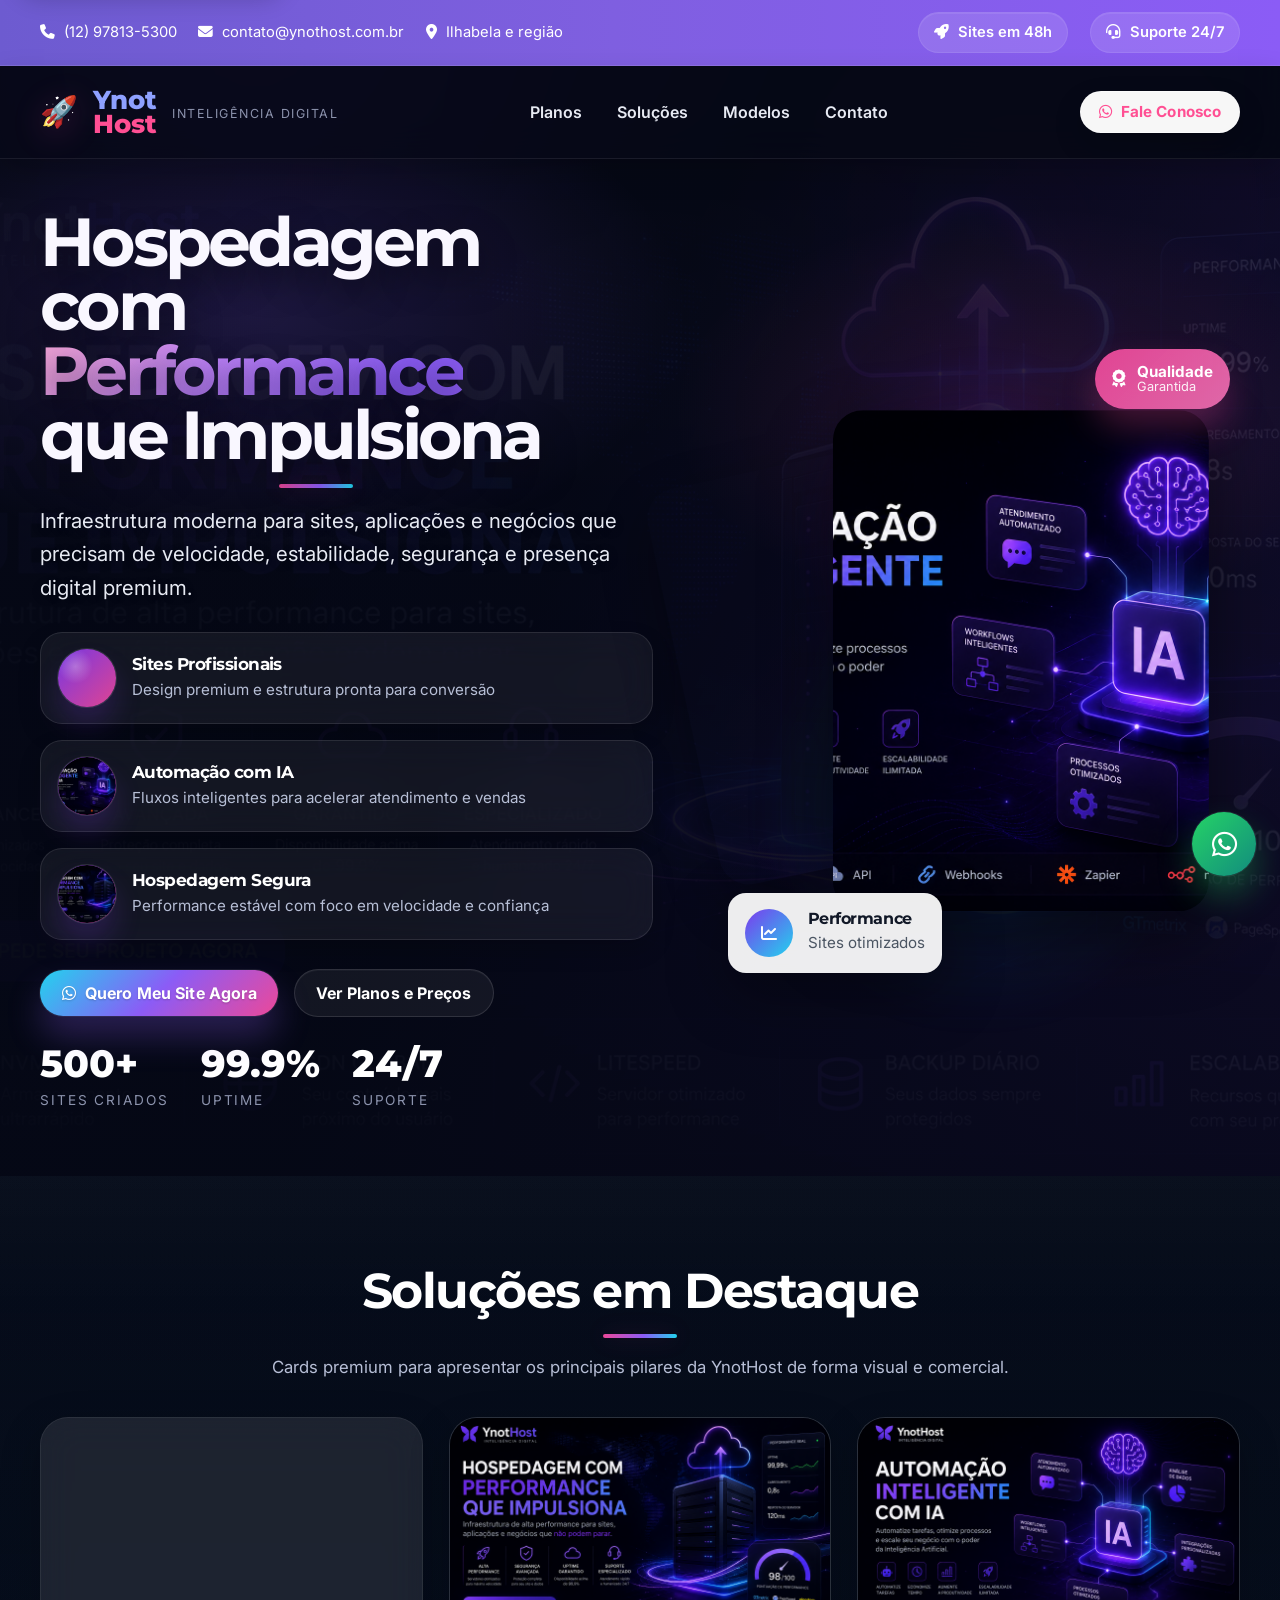
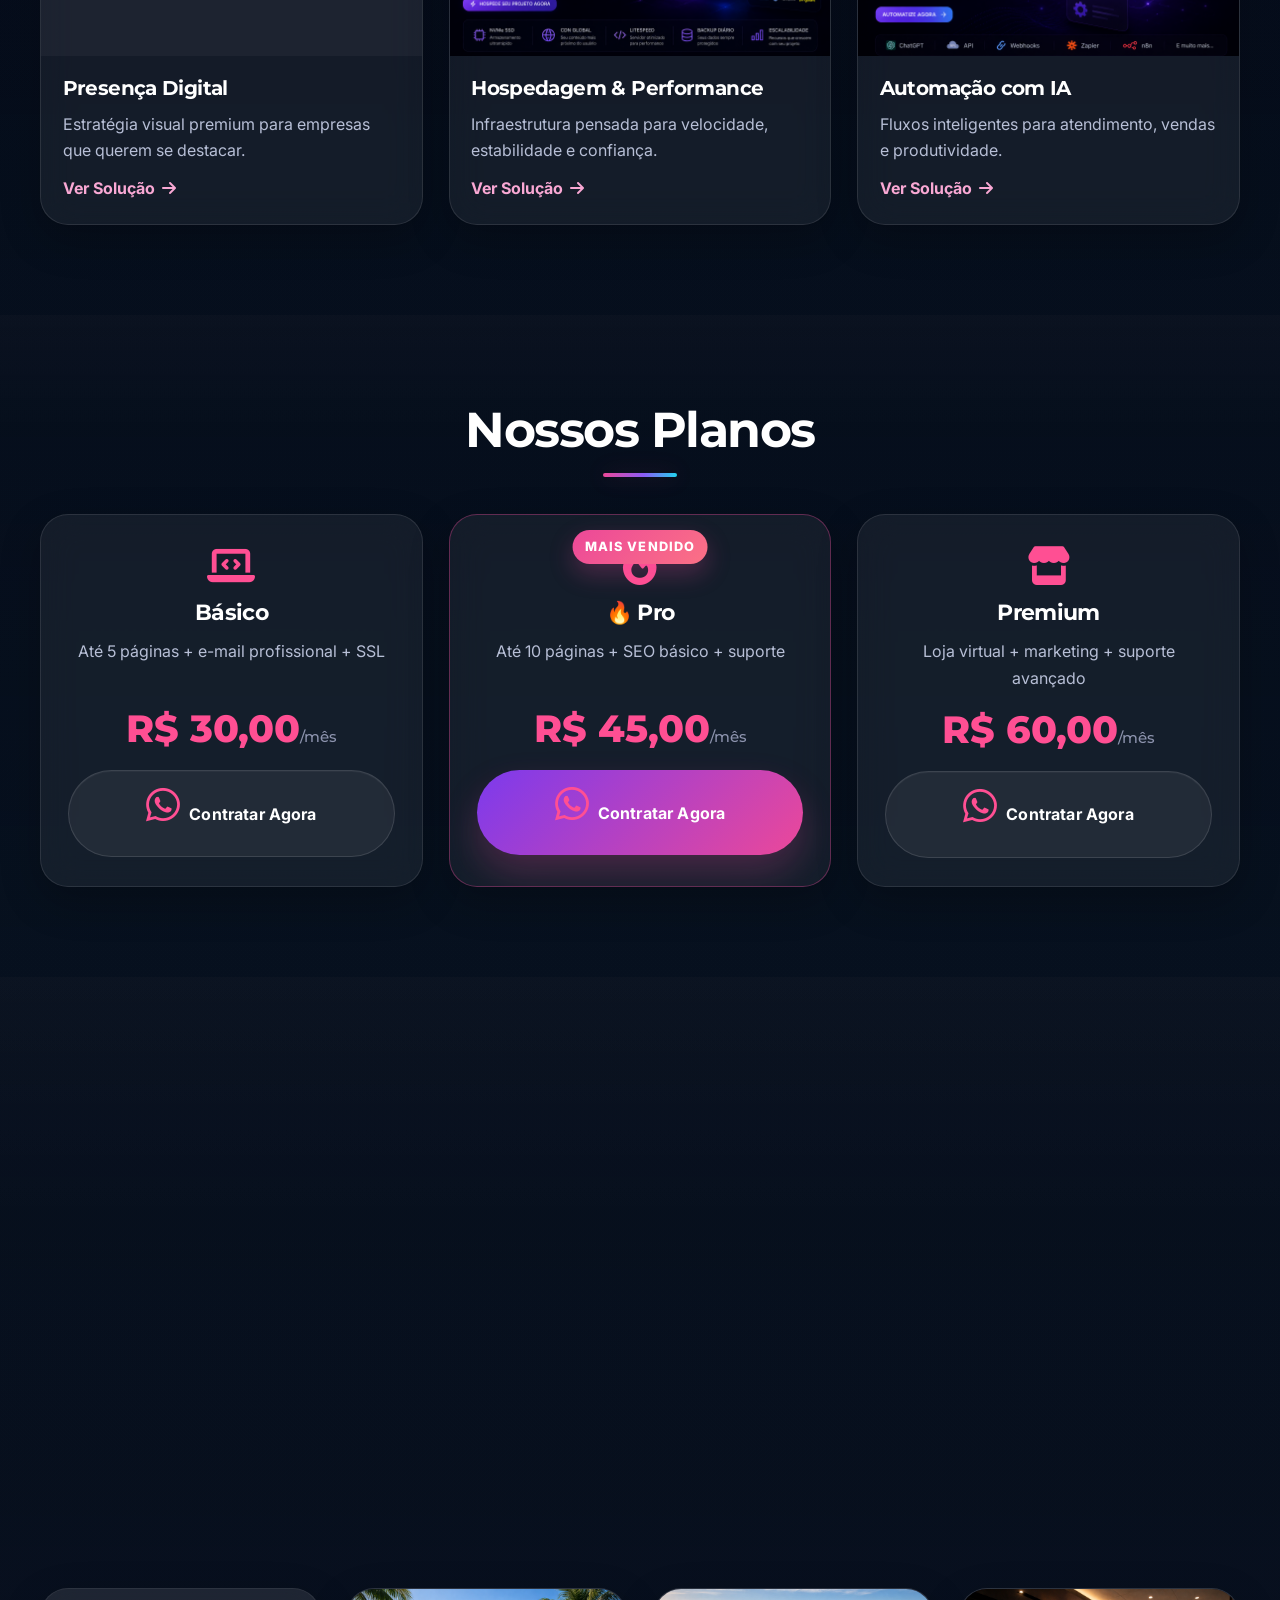
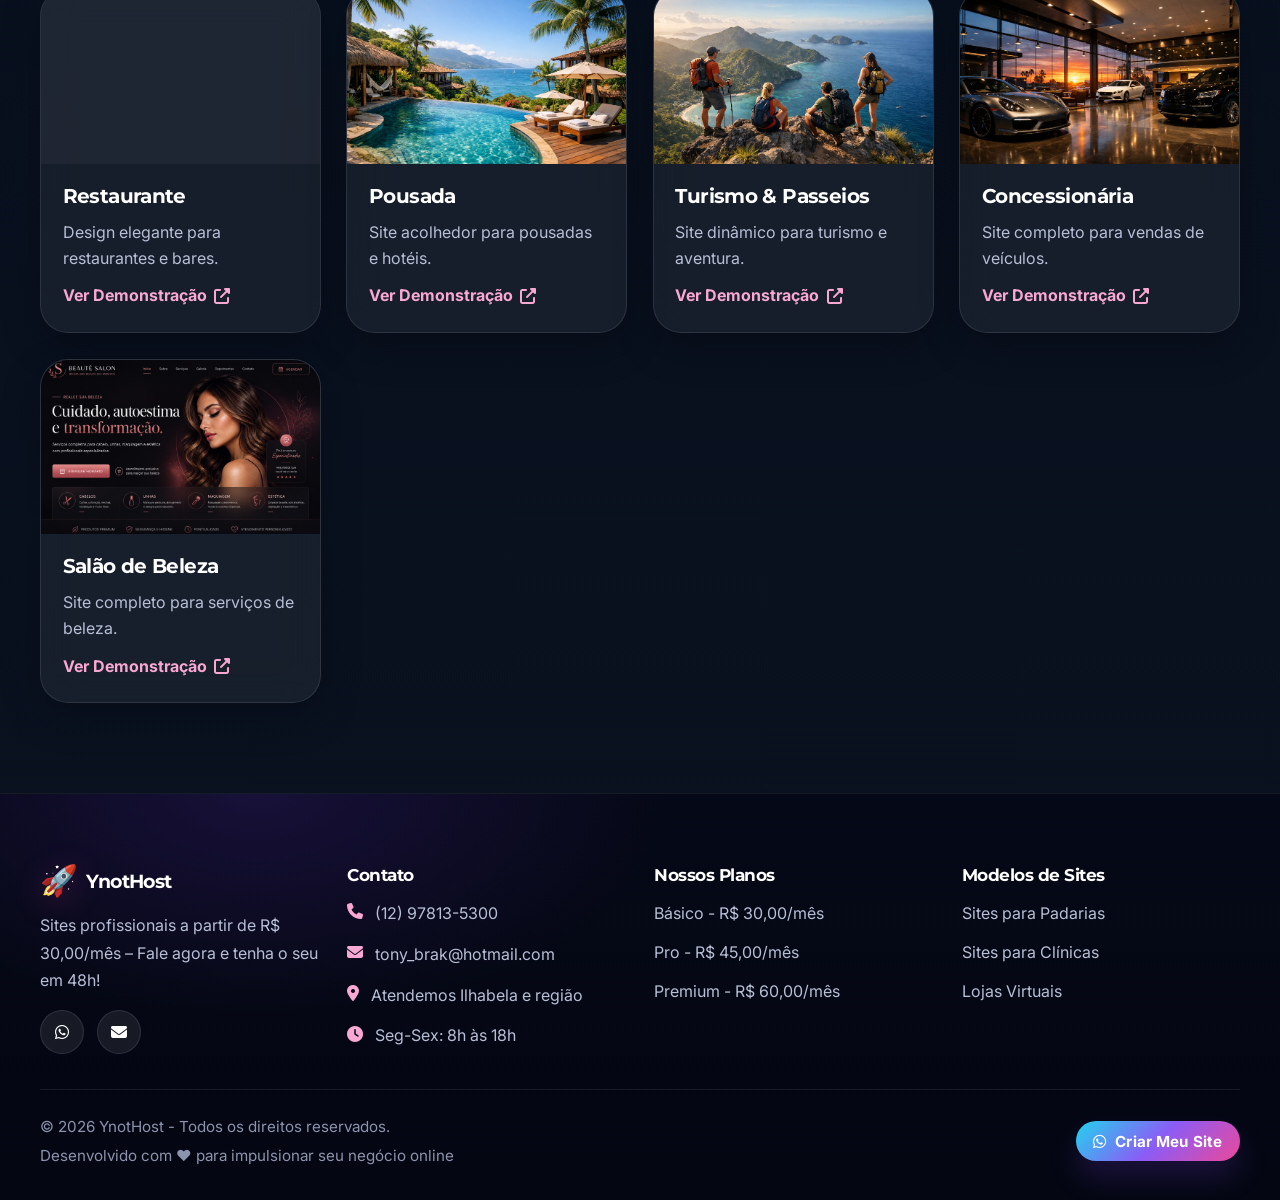
==== commit a5b5fc4c: "atualização v3 top" ====
--- a/index.html
+++ b/index.html
@@ -1,13 +1,9 @@
 <!DOCTYPE html>
 <html lang="pt-BR">
 <head>
-
   <meta charset="UTF-8">
 
-  <meta
-    name="viewport"
-    content="width=device-width, initial-scale=1.0"
-  >
+  <meta name="viewport" content="width=device-width, initial-scale=1.0">
 
   <title>YnotHost | Sites Profissionais e Hospedagem Premium</title>
 
@@ -42,13 +38,17 @@
   >
 
   <!-- Open Graph -->
-
   <meta
     property="og:type"
     content="website"
   >
 
   <meta
+    property="og:site_name"
+    content="YnotHost"
+  >
+
+  <meta
     property="og:url"
     content="https://tonymagno.github.io/YnotHost/"
   >
@@ -65,17 +65,21 @@
 
   <meta
     property="og:image"
-    content="assets/images/og-image.jpg"
+    content="https://tonymagno.github.io/YnotHost/assets/images/YnotHost.png"
   >
 
   <!-- Twitter -->
-
   <meta
     name="twitter:card"
     content="summary_large_image"
   >
 
   <meta
+    name="twitter:url"
+    content="https://tonymagno.github.io/YnotHost/"
+  >
+
+  <meta
     name="twitter:title"
     content="YnotHost | Sites Profissionais e Hospedagem Premium"
   >
@@ -87,54 +91,59 @@
 
   <meta
     name="twitter:image"
-    content="assets/images/og-image.jpg"
-  >
-
-  <!-- Favicon -->
-
-  <link
-    rel="icon"
-    type="image/x-icon"
-    href="favicon.ico"
-  >
-
-  <!-- Google Fonts -->
-
-  <link
-    rel="preconnect"
-    href="https://fonts.googleapis.com"
-  >
-
-  <link
-    rel="preconnect"
-    href="https://fonts.gstatic.com"
-    crossorigin
-  >
-
-  <link
-    href="https://fonts.googleapis.com/css2?family=Inter:wght@300;400;500;600;700;800&display=swap"
-    rel="stylesheet"
-  >
-
-  <!-- Font Awesome -->
+    content="https://tonymagno.github.io/YnotHost/assets/images/YnotHost.png"
+  >
+
+  <link rel="icon" type="image/x-icon" href="favicon.ico">
+
+  <link rel="preconnect" href="https://fonts.googleapis.com">
+  <link rel="preconnect" href="https://fonts.gstatic.com" crossorigin>
+
+  <link href="https://fonts.googleapis.com/css2?family=Poppins:wght@300;400;500;600;700;800&family=Montserrat:wght@400;500;600;700;800&family=Inter:wght@300;400;500;600;700&display=swap" rel="stylesheet">
 
   <link
     rel="stylesheet"
     href="https://cdnjs.cloudflare.com/ajax/libs/font-awesome/6.4.0/css/all.min.css"
+    integrity="sha512-iecdLmaskl7CVkqkXNQ/ZH/XLlvWZOJyj7Yy7tcenmpD1ypASozpmT/E0iPtmFIB46ZmdtAc9eNBvH0H/ZpiBw=="
     crossorigin="anonymous"
     referrerpolicy="no-referrer"
   >
 
-  <!-- CSS -->
-
-  <link
-    rel="stylesheet"
-    href="style.css"
-  >
+  <link rel="stylesheet" href="style.css">
+
+  <style>
+    .sr-only {
+      position: absolute !important;
+      width: 1px !important;
+      height: 1px !important;
+      padding: 0 !important;
+      margin: -1px !important;
+      overflow: hidden !important;
+      clip: rect(0, 0, 0, 0) !important;
+      white-space: nowrap !important;
+      border: 0 !important;
+    }
+  </style>
+
+  <script type="application/ld+json">
+  {
+    "@context": "https://schema.org",
+    "@type": "Organization",
+    "name": "YnotHost",
+    "url": "https://tonymagno.github.io/YnotHost/",
+    "logo": "https://tonymagno.github.io/YnotHost/assets/images/YnotHost.png",
+    "email": "contato@ynothost.com.br",
+    "telephone": "+55 12 97813-5300",
+    "areaServed": "BR",
+    "sameAs": []
+  }
+  </script>
 </head>
+
 <body>
-  <!-- Skip to main content para acessibilidade -->
   <a href="#main-content" class="skip-link">Pular para o conteúdo principal</a>
+
+  <h1 class="sr-only">YnotHost | Sites Profissionais e Hospedagem Premium</h1>
 
   <header role="banner">
     <div class="top-bar">
@@ -145,6 +154,7 @@
             <span><i class="fas fa-envelope"></i> contato@ynothost.com.br</span>
             <span><i class="fas fa-map-marker-alt"></i> Ilhabela e região</span>
           </div>
+
           <div class="top-bar-right">
             <span class="service-highlight">
               <i class="fas fa-rocket"></i> Sites em 48h
@@ -156,7 +166,7 @@
         </div>
       </div>
     </div>
-    
+
     <div class="main-header">
       <div class="container">
         <div class="logo">
@@ -164,19 +174,25 @@
           <span class="logo-text">
             <span class="logo-main">Ynot</span><span class="logo-accent">Host</span>
           </span>
-          <span class="logo-tagline">Sites Profissionais</span>
-        </div>
-        
+          <span class="logo-tagline">Inteligência Digital</span>
+        </div>
+
         <nav role="navigation" aria-label="Menu principal">
           <ul>
             <li><a href="#planos">Planos</a></li>
+            <li><a href="#solucoes">Soluções</a></li>
             <li><a href="#modelos">Modelos</a></li>
             <li><a href="#contato">Contato</a></li>
           </ul>
         </nav>
-        
+
         <div class="header-cta">
-          <a href="https://wa.me/5512978135300?text=Olá! Quero criar meu site profissional. Pode me ajudar?" class="btn btn-primary btn-small" target="_blank" rel="noopener noreferrer">
+          <a
+            href="https://wa.me/5512978135300?text=Olá! Quero criar meu site profissional. Pode me ajudar?"
+            class="btn btn-primary btn-small"
+            target="_blank"
+            rel="noopener noreferrer"
+          >
             <i class="fab fa-whatsapp"></i> Fale Conosco
           </a>
         </div>
@@ -187,49 +203,79 @@
   <main id="main-content" role="main">
     <section class="hero" aria-labelledby="hero-title">
       <div class="hero-background">
-        <img src="assets/images/bsBRqBb44S7U.jpg" alt="Criação de sites profissionais" class="hero-bg-image">
+        <img
+          src="assets/images/hospedagem com performance que impulsiona.png"
+          alt="YnotHost - Hospedagem com performance que impulsiona"
+          class="hero-bg-image"
+          loading="eager"
+          fetchpriority="high"
+          decoding="async"
+        >
         <div class="hero-overlay"></div>
       </div>
+
       <div class="container">
         <div class="hero-content">
           <div class="hero-text">
-            <h1 id="hero-title">Seu Site Profissional em <span class="highlight">48 Horas!</span></h1>
-            <p class="hero-subtitle">Criamos sites modernos e responsivos para sua empresa. Hospedagem confiável, suporte 24/7 e preços que cabem no seu bolso.</p>
-            
+            <h2 id="hero-title">Hospedagem com <span class="highlight">Performance</span> que Impulsiona</h2>
+            <p class="hero-subtitle">
+              Infraestrutura moderna para sites, aplicações e negócios que precisam de velocidade, estabilidade, segurança e presença digital premium.
+            </p>
+
             <div class="hero-features">
               <div class="feature-item">
                 <div class="feature-icon">
-                  <i class="fas fa-rocket"></i>
+                  <img
+                    src="assets/images/YnotHost.png"
+                    alt="Identidade YnotHost"
+                    loading="lazy"
+                    decoding="async"
+                  >
                 </div>
                 <div class="feature-content">
-                  <h3>Site em 48h</h3>
-                  <p>Seu site profissional pronto rapidamente</p>
+                  <h3>Sites Profissionais</h3>
+                  <p>Design premium e estrutura pronta para conversão</p>
                 </div>
               </div>
-              
+
               <div class="feature-item">
                 <div class="feature-icon">
-                  <i class="fas fa-headset"></i>
+                  <img
+                    src="assets/images/automação inteligente com IA.png"
+                    alt="Automação inteligente com IA"
+                    loading="lazy"
+                    decoding="async"
+                  >
                 </div>
                 <div class="feature-content">
-                  <h3>Suporte 24/7</h3>
-                  <p>Atendimento sempre que precisar</p>
+                  <h3>Automação com IA</h3>
+                  <p>Fluxos inteligentes para acelerar atendimento e vendas</p>
                 </div>
               </div>
-              
+
               <div class="feature-item">
                 <div class="feature-icon">
-                  <i class="fas fa-shield-alt"></i>
+                  <img
+                    src="assets/images/hospedagem com performance que impulsiona.png"
+                    alt="Hospedagem premium com performance"
+                    loading="lazy"
+                    decoding="async"
+                  >
                 </div>
                 <div class="feature-content">
                   <h3>Hospedagem Segura</h3>
-                  <p>SSL grátis e backups automáticos</p>
+                  <p>Performance estável com foco em velocidade e confiança</p>
                 </div>
               </div>
             </div>
-            
+
             <div class="hero-cta">
-              <a href="https://wa.me/5512978135300?text=Olá! Quero criar meu site profissional. Pode me ajudar?" class="btn btn-primary cta-main" target="_blank" rel="noopener noreferrer">
+              <a
+                href="https://wa.me/5512978135300?text=Olá! Quero criar meu site profissional. Pode me ajudar?"
+                class="btn btn-primary cta-main"
+                target="_blank"
+                rel="noopener noreferrer"
+              >
                 <i class="fab fa-whatsapp"></i> Quero Meu Site Agora
               </a>
               <a href="#planos" class="btn btn-secondary">Ver Planos e Preços</a>
@@ -250,13 +296,25 @@
               </div>
             </div>
           </div>
-          
+
           <div class="hero-image">
             <div class="hero-showcase">
-              <img src="assets/images/TFy4vJd6wb4w.jpg" alt="Desenvolvimento de sites profissionais" class="showcase-main" loading="lazy">
-              <img src="assets/images/7pbDO0ZzNJoD.png" alt="Sites responsivos e modernos" class="showcase-secondary" loading="lazy">
+              <img
+                src="assets/images/YnotHost.png"
+                alt="YnotHost marca principal"
+                class="showcase-main"
+                loading="eager"
+                decoding="async"
+              >
+              <img
+                src="assets/images/automação inteligente com IA.png"
+                alt="Automação inteligente com IA"
+                class="showcase-secondary"
+                loading="lazy"
+                decoding="async"
+              >
             </div>
-            
+
             <div class="floating-badge">
               <div class="badge-icon">
                 <i class="fas fa-award"></i>
@@ -266,7 +324,7 @@
                 <span class="badge-subtitle">Garantida</span>
               </div>
             </div>
-            
+
             <div class="floating-card">
               <div class="card-icon">
                 <i class="fas fa-chart-line"></i>
@@ -277,6 +335,48 @@
               </div>
             </div>
           </div>
+        </div>
+      </div>
+    </section>
+
+    <section id="solucoes" aria-labelledby="solucoes-title">
+      <div class="container">
+        <h2 id="solucoes-title">Soluções em Destaque</h2>
+        <p>Cards premium para apresentar os principais pilares da YnotHost de forma visual e comercial.</p>
+
+        <div class="models">
+          <article class="model" role="article">
+            <a href="#planos">
+              <img src="assets/images/YnotHost.png" alt="Presença digital YnotHost" loading="lazy" decoding="async">
+              <div class="model-content">
+                <h3>Presença Digital</h3>
+                <p>Estratégia visual premium para empresas que querem se destacar.</p>
+                <span class="model-link">Ver Solução <i class="fas fa-arrow-right"></i></span>
+              </div>
+            </a>
+          </article>
+
+          <article class="model" role="article">
+            <a href="#planos">
+              <img src="assets/images/hospedagem com performance que impulsiona.png" alt="Hospedagem com performance que impulsiona" loading="lazy" decoding="async">
+              <div class="model-content">
+                <h3>Hospedagem &amp; Performance</h3>
+                <p>Infraestrutura pensada para velocidade, estabilidade e confiança.</p>
+                <span class="model-link">Ver Solução <i class="fas fa-arrow-right"></i></span>
+              </div>
+            </a>
+          </article>
+
+          <article class="model" role="article">
+            <a href="#planos">
+              <img src="assets/images/automação inteligente com IA.png" alt="Automação inteligente com IA" loading="lazy" decoding="async">
+              <div class="model-content">
+                <h3>Automação com IA</h3>
+                <p>Fluxos inteligentes para atendimento, vendas e produtividade.</p>
+                <span class="model-link">Ver Solução <i class="fas fa-arrow-right"></i></span>
+              </div>
+            </a>
+          </article>
         </div>
       </div>
     </section>
@@ -290,28 +390,46 @@
             <h3>Básico</h3>
             <p>Até 5 páginas + e-mail profissional + SSL</p>
             <div class="price" aria-label="Preço: R$ 30,00 por mês">R$ 30,00<span>/mês</span></div>
-            <a href="https://wa.me/5512978135300?text=Olá! Quero contratar o plano Básico (R$ 30,00/mês). Pode me enviar mais detalhes?" class="btn btn-secondary" target="_blank" rel="noopener noreferrer" aria-label="Contratar plano Básico">
+            <a
+              href="https://wa.me/5512978135300?text=Olá! Quero contratar o plano Básico (R$ 30,00/mês). Pode me enviar mais detalhes?"
+              class="btn btn-secondary"
+              target="_blank"
+              rel="noopener noreferrer"
+              aria-label="Contratar plano Básico"
+            >
               <i class="fab fa-whatsapp"></i> Contratar Agora
             </a>
           </article>
-          
+
           <article class="plan plan-popular" role="article">
             <div class="popular-badge" aria-label="Plano mais vendido">Mais Vendido</div>
             <i class="fa-solid fa-fire" aria-hidden="true"></i>
             <h3>🔥 Pro</h3>
             <p>Até 10 páginas + SEO básico + suporte</p>
             <div class="price" aria-label="Preço: R$ 45,00 por mês">R$ 45,00<span>/mês</span></div>
-            <a href="https://wa.me/5512978135300?text=Olá! Quero contratar o plano Pro (R$ 45,00/mês) - o mais vendido! Pode me enviar mais detalhes?" class="btn btn-primary" target="_blank" rel="noopener noreferrer" aria-label="Contratar plano Pro">
+            <a
+              href="https://wa.me/5512978135300?text=Olá! Quero contratar o plano Pro (R$ 45,00/mês) - o mais vendido! Pode me enviar mais detalhes?"
+              class="btn btn-primary"
+              target="_blank"
+              rel="noopener noreferrer"
+              aria-label="Contratar plano Pro"
+            >
               <i class="fab fa-whatsapp"></i> Contratar Agora
             </a>
           </article>
-          
+
           <article class="plan" role="article">
             <i class="fa-solid fa-store" aria-hidden="true"></i>
             <h3>Premium</h3>
             <p>Loja virtual + marketing + suporte avançado</p>
             <div class="price" aria-label="Preço: R$ 60,00 por mês">R$ 60,00<span>/mês</span></div>
-            <a href="https://wa.me/5512978135300?text=Olá! Quero contratar o plano Premium (R$ 60,00/mês) com loja virtual. Pode me enviar mais detalhes?" class="btn btn-secondary" target="_blank" rel="noopener noreferrer" aria-label="Contratar plano Premium">
+            <a
+              href="https://wa.me/5512978135300?text=Olá! Quero contratar o plano Premium (R$ 60,00/mês) com loja virtual. Pode me enviar mais detalhes?"
+              class="btn btn-secondary"
+              target="_blank"
+              rel="noopener noreferrer"
+              aria-label="Contratar plano Premium"
+            >
               <i class="fab fa-whatsapp"></i> Contratar Agora
             </a>
           </article>
@@ -323,10 +441,11 @@
       <div class="container">
         <h2 id="modelos-title">Modelos de Sites</h2>
         <p>Escolha um modelo e personalizamos para sua empresa:</p>
+
         <div class="models">
           <article class="model" role="article">
             <a href="modelos/padaria/index.html" target="_blank" rel="noopener noreferrer">
-              <img src="assets/images/padaria_hero.jpg" alt="Exemplo de site para padaria com design moderno" loading="lazy">
+              <img src="assets/images/padaria_hero.jpg" alt="Exemplo de site para padaria com design moderno" loading="lazy" decoding="async">
               <div class="model-content">
                 <h3>Padaria</h3>
                 <p>Design moderno para padarias e lanchonetes.</p>
@@ -334,10 +453,10 @@
               </div>
             </a>
           </article>
-          
+
           <article class="model" role="article">
             <a href="modelos/clinica/index.html" target="_blank" rel="noopener noreferrer">
-              <img src="assets/images/clinica_hero.jpg" alt="Exemplo de site para clínica com layout profissional" loading="lazy">
+              <img src="assets/images/clinica_hero.jpg" alt="Exemplo de site para clínica com layout profissional" loading="lazy" decoding="async">
               <div class="model-content">
                 <h3>Clínica</h3>
                 <p>Site profissional para clínicas e consultórios.</p>
@@ -345,10 +464,10 @@
               </div>
             </a>
           </article>
-          
+
           <article class="model" role="article">
             <a href="modelos/loja-virtual/index.html" target="_blank" rel="noopener noreferrer">
-              <img src="assets/images/loja_hero.jpg" alt="Exemplo de loja virtual com sistema de vendas online" loading="lazy">
+              <img src="assets/images/loja_hero.jpg" alt="Exemplo de loja virtual com sistema de vendas online" loading="lazy" decoding="async">
               <div class="model-content">
                 <h3>Loja Virtual</h3>
                 <p>Pronto para vender online.</p>
@@ -356,10 +475,10 @@
               </div>
             </a>
           </article>
-          
+
           <article class="model" role="article">
             <a href="modelos/contabilidade/index.html" target="_blank" rel="noopener noreferrer">
-              <img src="assets/images/contabilidade_hero.jpg" alt="Exemplo de site para contabilidade com design profissional" loading="lazy">
+              <img src="assets/images/contabilidade_hero.jpg" alt="Exemplo de site para contabilidade com design profissional" loading="lazy" decoding="async">
               <div class="model-content">
                 <h3>Contabilidade</h3>
                 <p>Site profissional para escritórios contábeis.</p>
@@ -367,10 +486,10 @@
               </div>
             </a>
           </article>
-          
+
           <article class="model" role="article">
             <a href="modelos/restaurante/index.html" target="_blank" rel="noopener noreferrer">
-              <img src="assets/images/restaurante_hero.jpg" alt="Exemplo de site para restaurante com design elegante" loading="lazy">
+              <img src="assets/images/restaurante_hero.jpg" alt="Exemplo de site para restaurante com design elegante" loading="lazy" decoding="async">
               <div class="model-content">
                 <h3>Restaurante</h3>
                 <p>Design elegante para restaurantes e bares.</p>
@@ -378,10 +497,10 @@
               </div>
             </a>
           </article>
-          
+
           <article class="model" role="article">
             <a href="modelos/pousada/index.html" target="_blank" rel="noopener noreferrer">
-              <img src="assets/images/pousada_hero.jpg" alt="Exemplo de site para pousada com design acolhedor" loading="lazy">
+              <img src="assets/images/pousada_hero.jpg" alt="Exemplo de site para pousada com design acolhedor" loading="lazy" decoding="async">
               <div class="model-content">
                 <h3>Pousada</h3>
                 <p>Site acolhedor para pousadas e hotéis.</p>
@@ -389,21 +508,21 @@
               </div>
             </a>
           </article>
-          
+
           <article class="model" role="article">
             <a href="modelos/passeios/index.html" target="_blank" rel="noopener noreferrer">
-              <img src="assets/images/turismo_hero.jpg" alt="Exemplo de site para turismo e passeios com design aventureiro" loading="lazy">
-              <div class="model-content">
-                <h3>Turismo & Passeios</h3>
+              <img src="assets/images/turismo_hero.jpg" alt="Exemplo de site para turismo e passeios com design aventureiro" loading="lazy" decoding="async">
+              <div class="model-content">
+                <h3>Turismo &amp; Passeios</h3>
                 <p>Site dinâmico para turismo e aventura.</p>
                 <span class="model-link">Ver Demonstração <i class="fas fa-external-link-alt"></i></span>
               </div>
             </a>
           </article>
-          
+
           <article class="model" role="article">
             <a href="modelos/concessionaria/index.html" target="_blank" rel="noopener noreferrer">
-              <img src="assets/images/concessionaria_hero.jpg" alt="Exemplo de site para concessionária de carros com design profissional" loading="lazy">
+              <img src="assets/images/concessionaria_hero.jpg" alt="Exemplo de site para concessionária de carros com design profissional" loading="lazy" decoding="async">
               <div class="model-content">
                 <h3>Concessionária</h3>
                 <p>Site completo para vendas de veículos.</p>
@@ -412,12 +531,12 @@
             </a>
           </article>
 
- <article class="model" role="article">
+          <article class="model" role="article">
             <a href="modelos/Lashes-Designer-Studio/index.html" target="_blank" rel="noopener noreferrer">
-              <img src="assets/images/concessionaria_hero.jpg" alt="Exemplo de site para Salâo De Beleza design profissional" loading="lazy">
-              <div class="model-content">
-                <h3>Salâo De Beleza</h3>
-                <p>Site completo para Serviços de Beleza.</p>
+              <img src="assets/images/salão de beleza.png" alt="Exemplo de site para salão de beleza com design profissional" loading="lazy" decoding="async">
+              <div class="model-content">
+                <h3>Salão de Beleza</h3>
+                <p>Site completo para serviços de beleza.</p>
                 <span class="model-link">Ver Demonstração <i class="fas fa-external-link-alt"></i></span>
               </div>
             </a>
@@ -432,7 +551,7 @@
       <div class="footer-content">
         <div class="footer-section">
           <h3><span class="logo-icon">🚀</span> YnotHost</h3>
-          <p class="footer-tagline">Sites profissionais a partir de R$ 25,69/mês – Fale agora e tenha o seu em 48h!</p>
+          <p class="footer-tagline">Sites profissionais a partir de R$ 30,00/mês – Fale agora e tenha o seu em 48h!</p>
           <div class="social-links">
             <a href="https://wa.me/5512978135300" aria-label="WhatsApp" target="_blank" rel="noopener noreferrer">
               <i class="fab fa-whatsapp"></i>
@@ -465,9 +584,9 @@
         <div class="footer-section">
           <h4>Modelos de Sites</h4>
           <ul class="footer-links">
-            <li><a href="modelos/padaria/index.html" target="_blank">Sites para Padarias</a></li>
-            <li><a href="modelos/clinica/index.html" target="_blank">Sites para Clínicas</a></li>
-            <li><a href="modelos/loja-virtual/index.html" target="_blank">Lojas Virtuais</a></li>
+            <li><a href="modelos/padaria/index.html" target="_blank" rel="noopener noreferrer">Sites para Padarias</a></li>
+            <li><a href="modelos/clinica/index.html" target="_blank" rel="noopener noreferrer">Sites para Clínicas</a></li>
+            <li><a href="modelos/loja-virtual/index.html" target="_blank" rel="noopener noreferrer">Lojas Virtuais</a></li>
           </ul>
         </div>
       </div>
@@ -477,8 +596,14 @@
           <p>&copy; 2025 YnotHost - Todos os direitos reservados.</p>
           <p>Desenvolvido com ❤️ para impulsionar seu negócio online</p>
         </div>
+
         <div class="footer-cta">
-          <a href="https://wa.me/5512978135300?text=Olá! Quero criar meu site profissional agora!" class="btn btn-primary btn-small" target="_blank" rel="noopener noreferrer">
+          <a
+            href="https://wa.me/5512978135300?text=Olá! Quero criar meu site profissional agora!"
+            class="btn btn-primary btn-small"
+            target="_blank"
+            rel="noopener noreferrer"
+          >
             <i class="fab fa-whatsapp"></i> Criar Meu Site
           </a>
         </div>
@@ -486,12 +611,16 @@
     </div>
   </footer>
 
-  <!-- Botão WhatsApp Flutuante -->
-  <a href="https://wa.me/5512978135300?text=Olá! Quero criar meu site profissional. Pode me ajudar?" class="whatsapp" aria-label="Fale conosco no WhatsApp" target="_blank" rel="noopener noreferrer">
+  <a
+    href="https://wa.me/5512978135300?text=Olá! Quero criar meu site profissional. Pode me ajudar?"
+    class="whatsapp"
+    aria-label="Fale conosco no WhatsApp"
+    target="_blank"
+    rel="noopener noreferrer"
+  >
     <i class="fab fa-whatsapp" aria-hidden="true"></i>
   </a>
 
-  <!-- JavaScript -->
   <script src="script.js"></script>
 </body>
-</html>
+</html>
--- a/style.css
+++ b/style.css
@@ -1746,8 +1746,7 @@
   }
 }
 
-/* Small mobile */
-@media (max-width: 520px) 
+ 
 /* =========================================================
    MOBILE HEADER PREMIUM FIX
 ========================================================= */
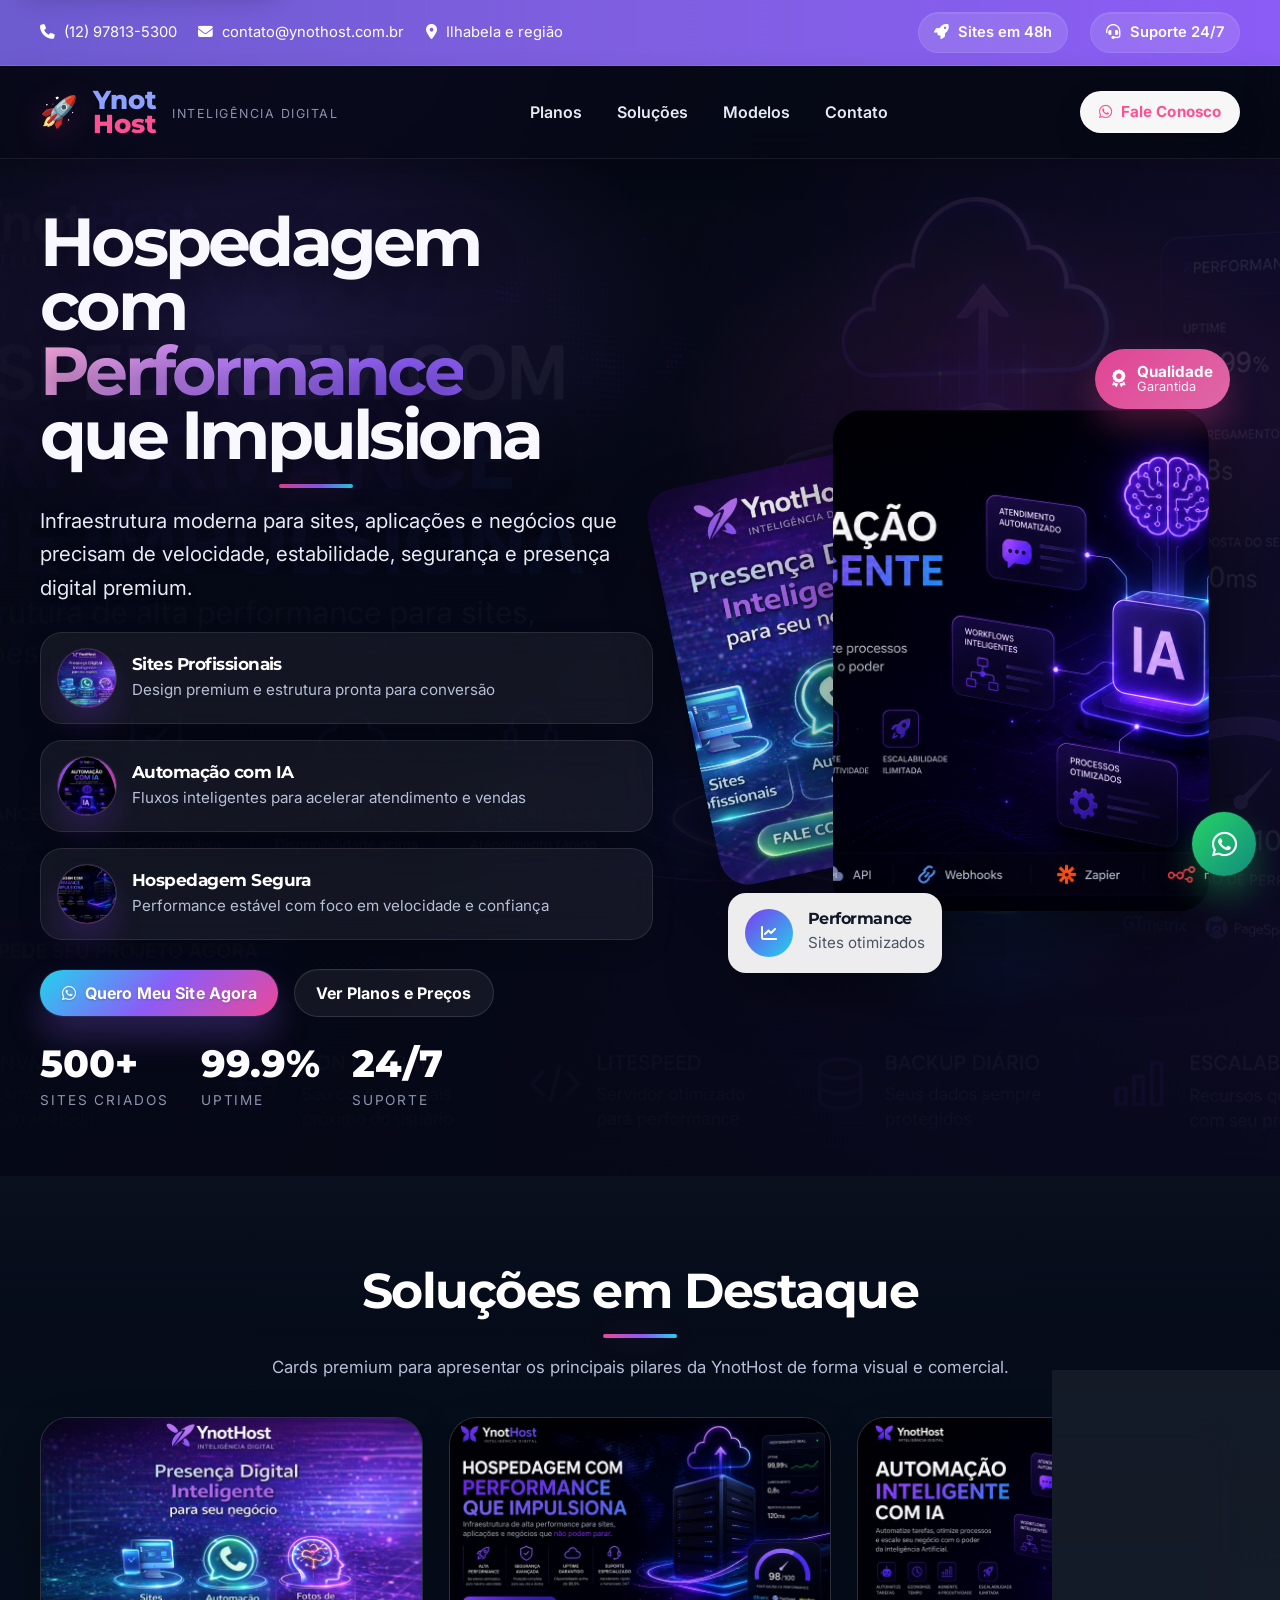
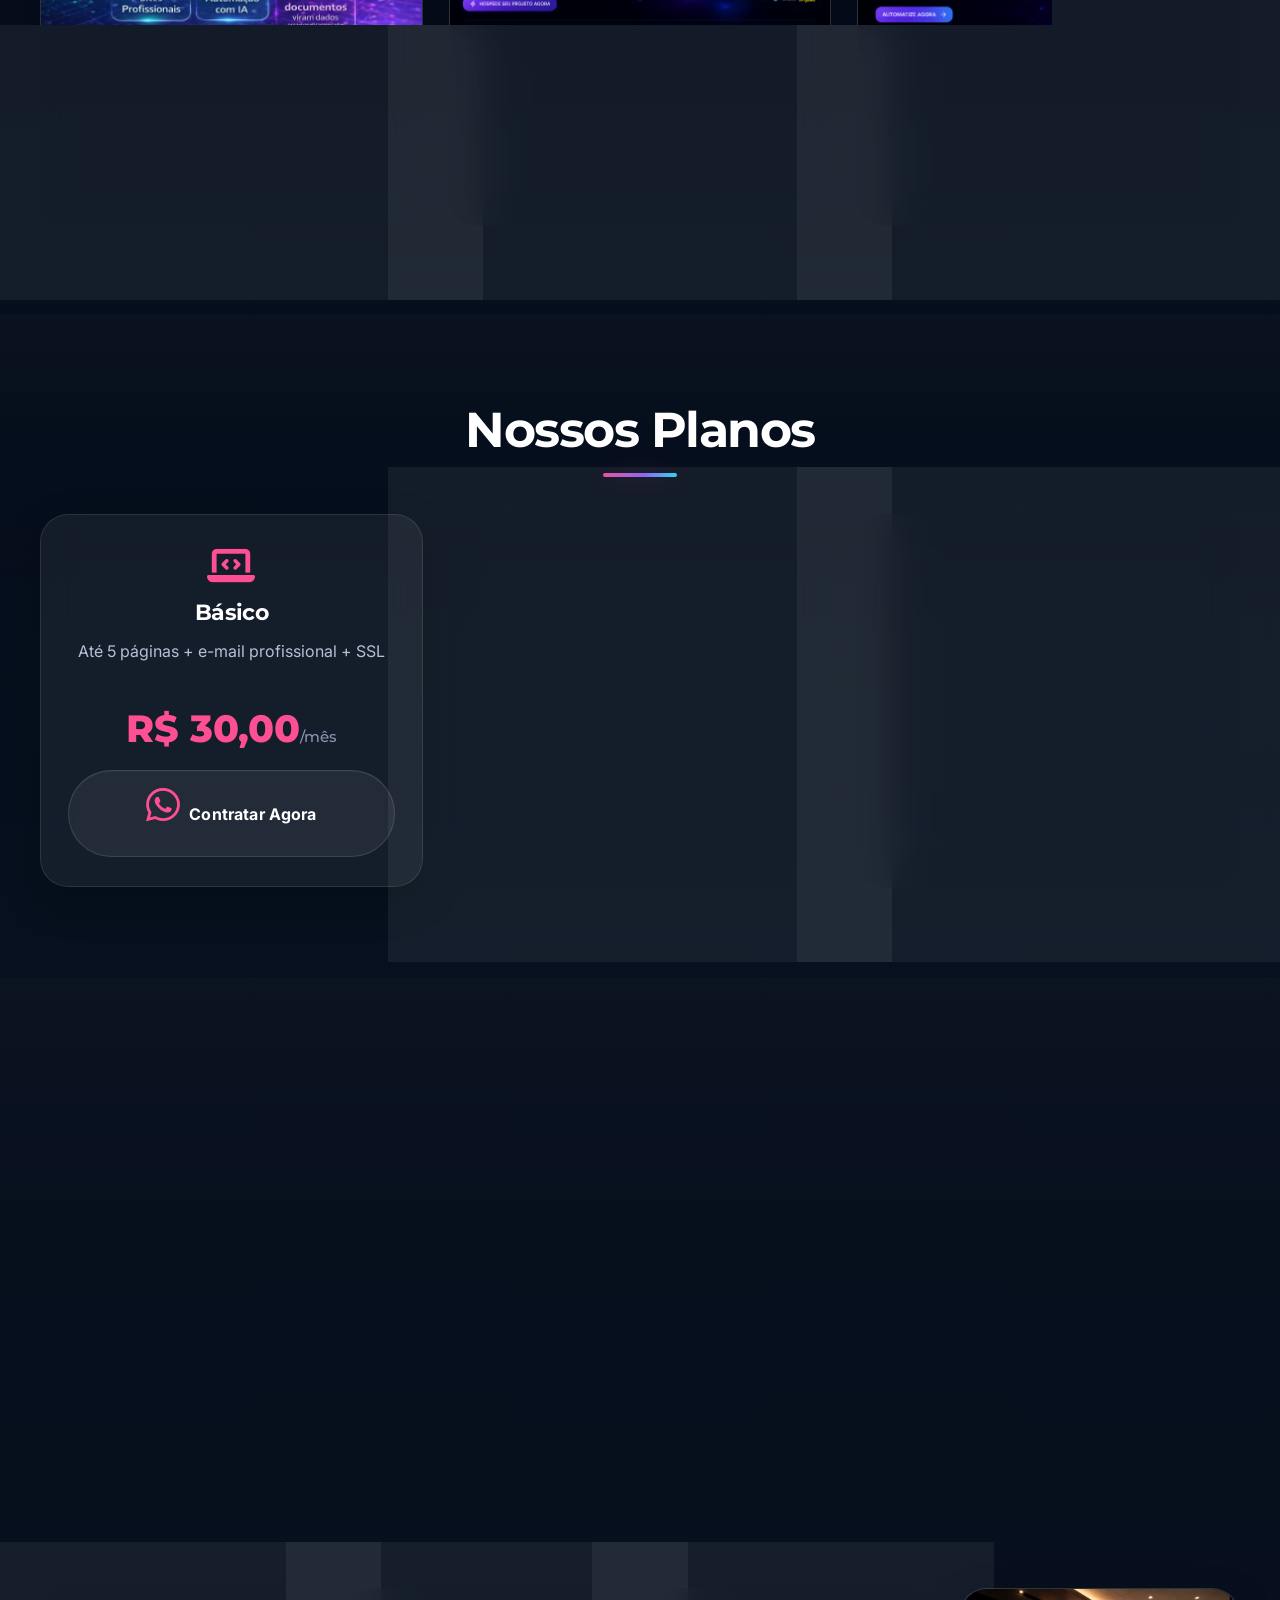
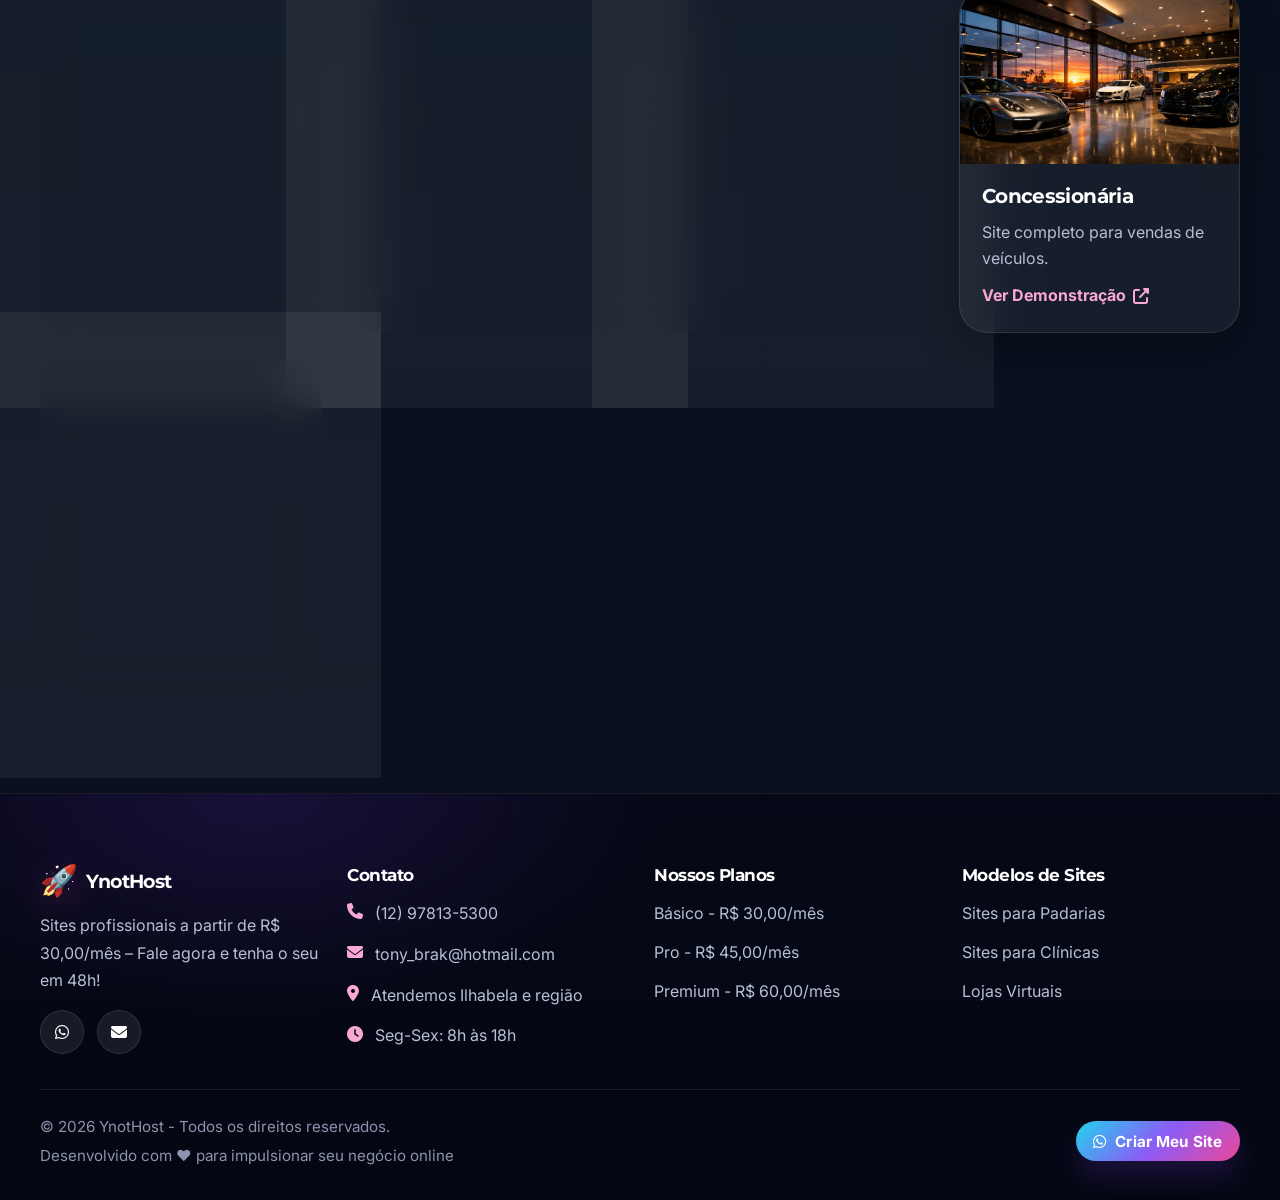
==== commit e9a6ff2c: "card-automação-com-ia" ====
--- a/index.html
+++ b/index.html
@@ -241,7 +241,7 @@
               <div class="feature-item">
                 <div class="feature-icon">
                   <img
-                    src="assets/images/automação inteligente com IA.png"
+                    src="assets/images/card-automacao-ia.png"
                     alt="Automação inteligente com IA"
                     loading="lazy"
                     decoding="async"
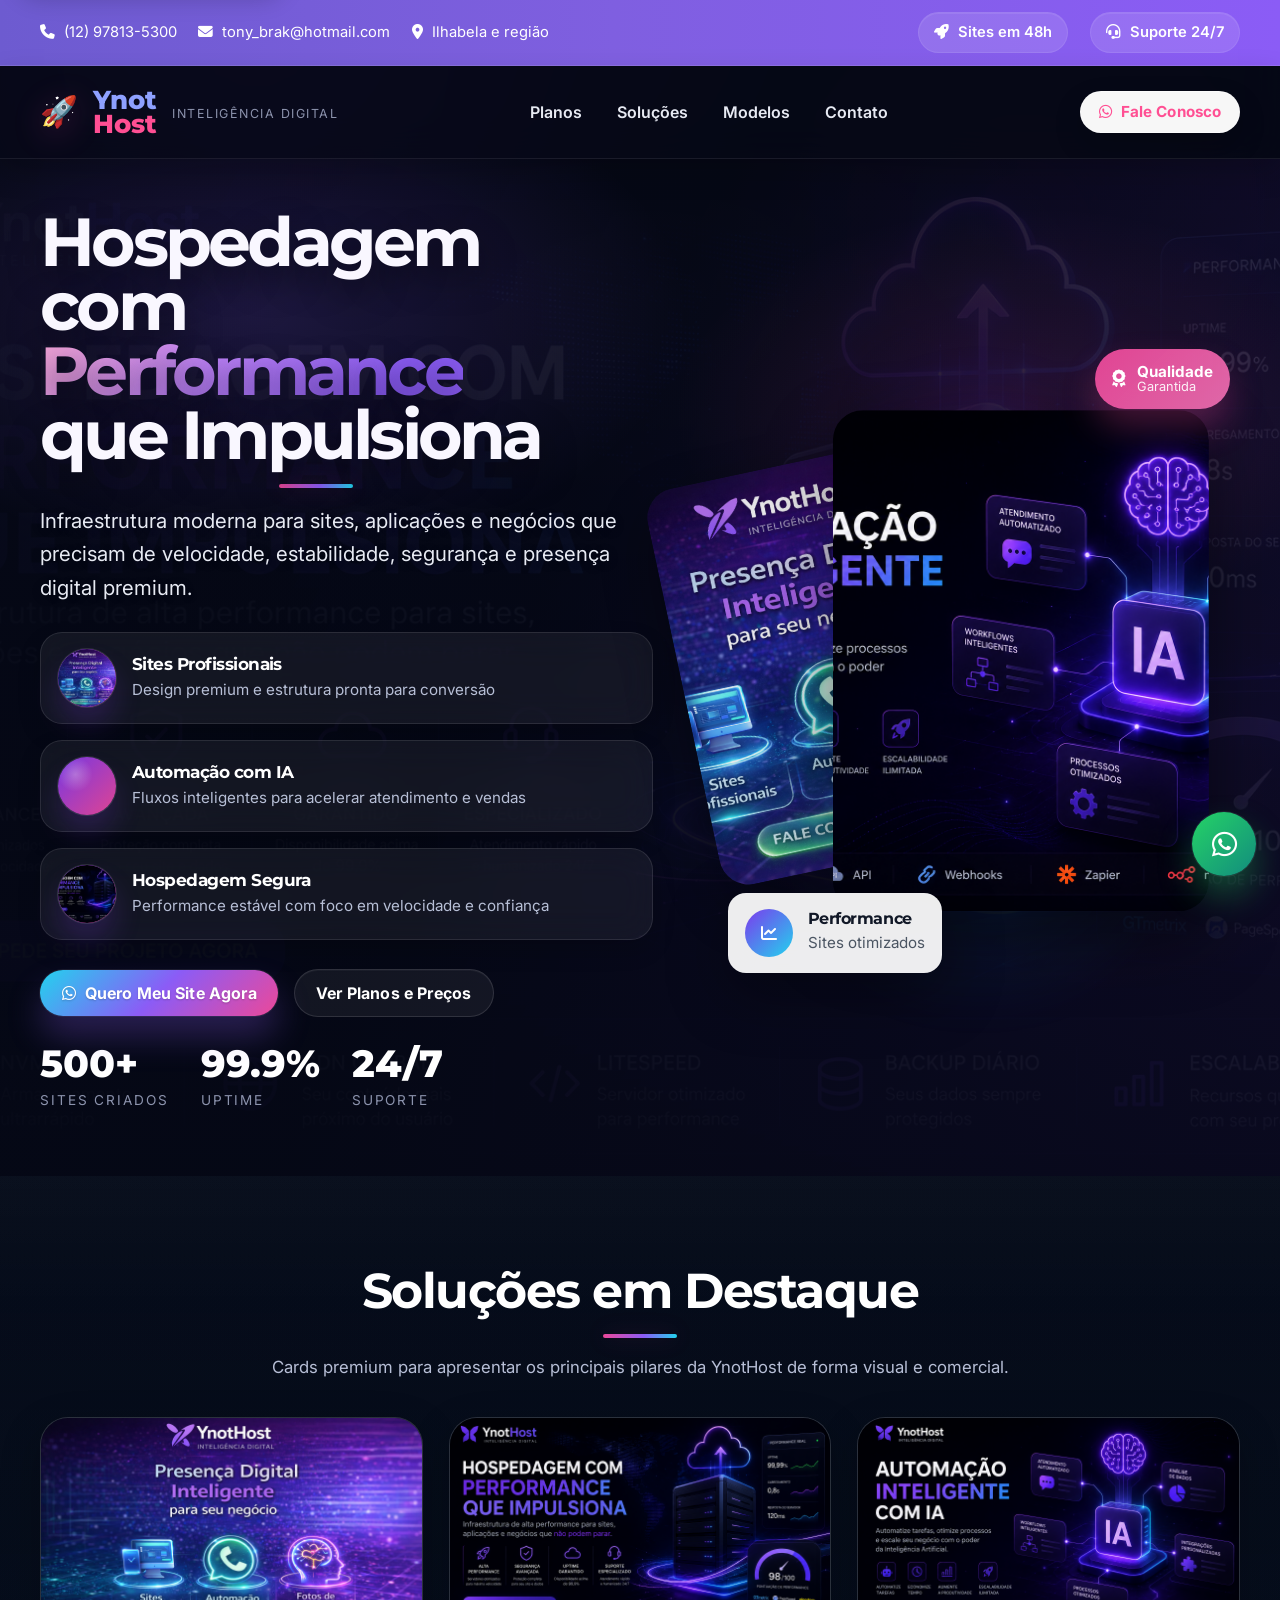
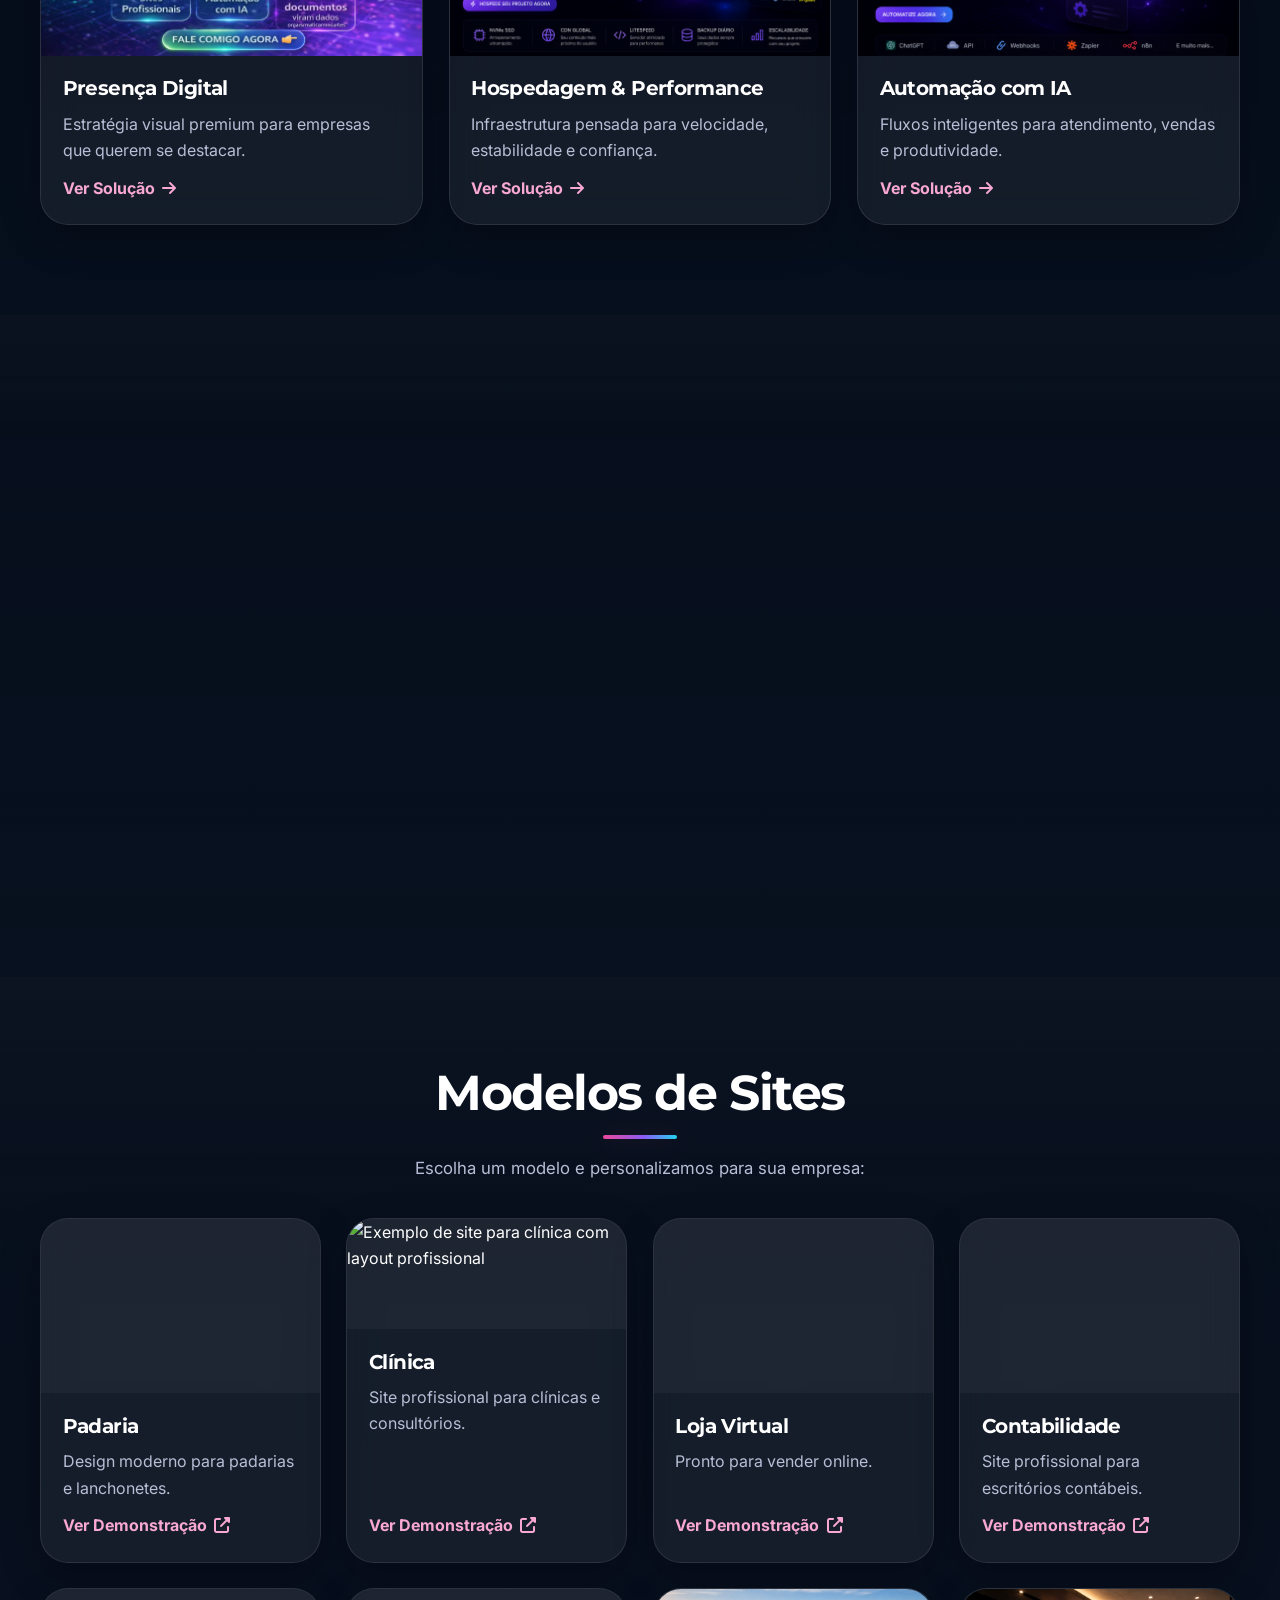
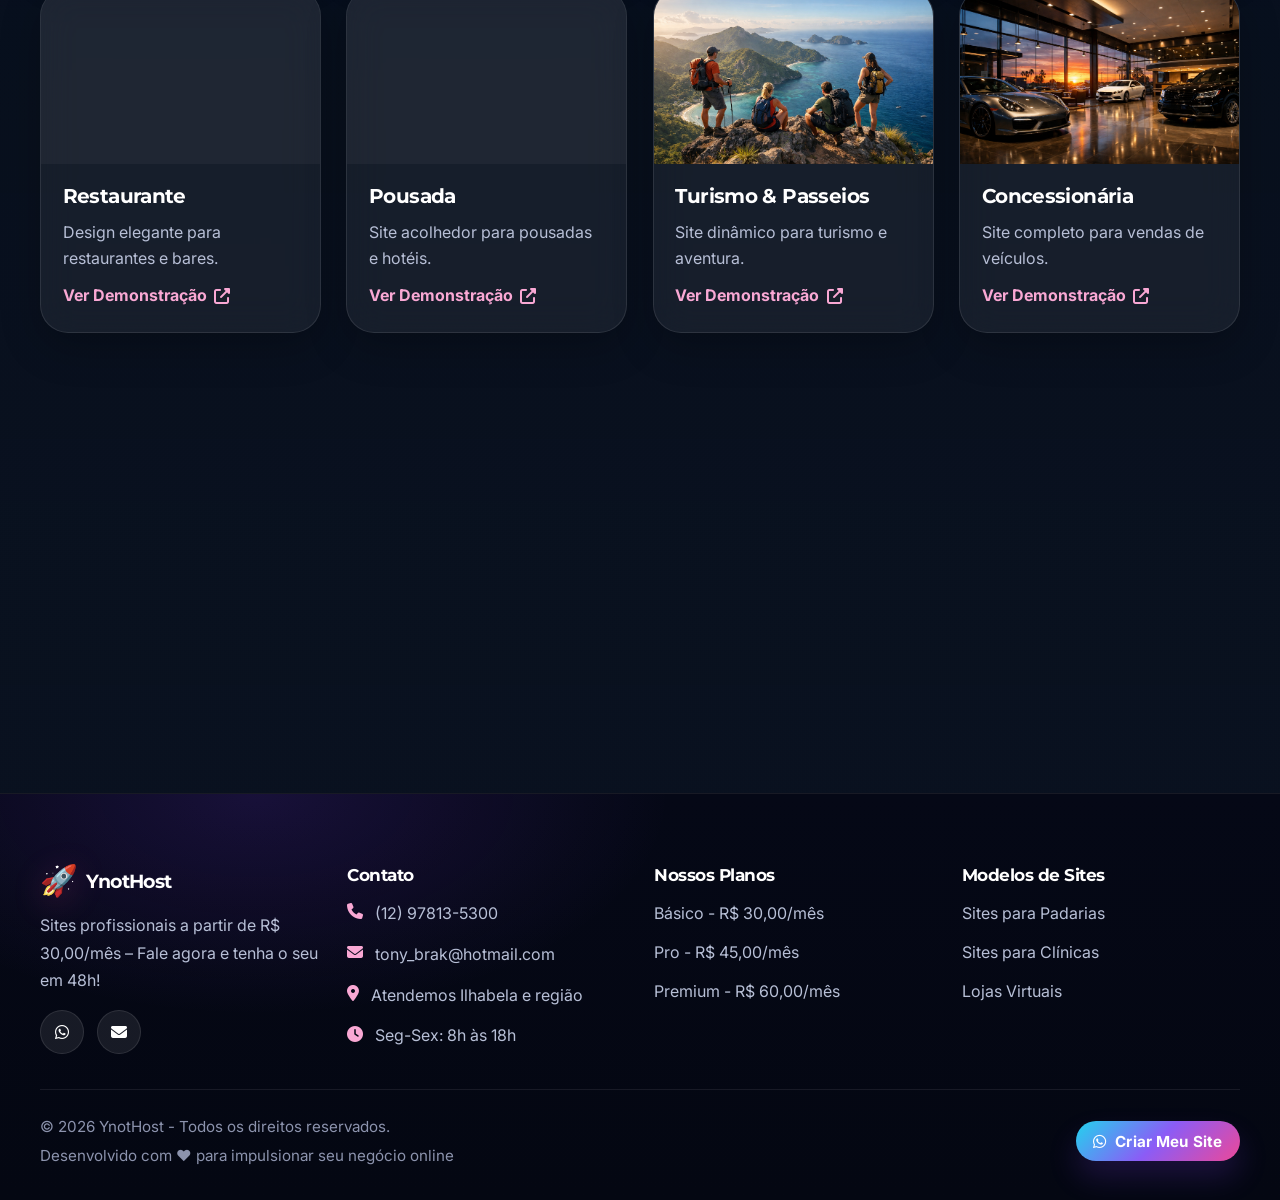
==== commit 3f4280ff: "email" ====
--- a/index.html
+++ b/index.html
@@ -132,7 +132,7 @@
     "name": "YnotHost",
     "url": "https://tonymagno.github.io/YnotHost/",
     "logo": "https://tonymagno.github.io/YnotHost/assets/images/YnotHost.png",
-    "email": "contato@ynothost.com.br",
+    "email": "tony_brak@hotmail.com",
     "telephone": "+55 12 97813-5300",
     "areaServed": "BR",
     "sameAs": []
@@ -151,7 +151,7 @@
         <div class="top-bar-content">
           <div class="top-bar-left">
             <span><i class="fas fa-phone"></i> (12) 97813-5300</span>
-            <span><i class="fas fa-envelope"></i> contato@ynothost.com.br</span>
+            <span><i class="fas fa-envelope"></i> tony_brak@hotmail.com</span>
             <span><i class="fas fa-map-marker-alt"></i> Ilhabela e região</span>
           </div>
 
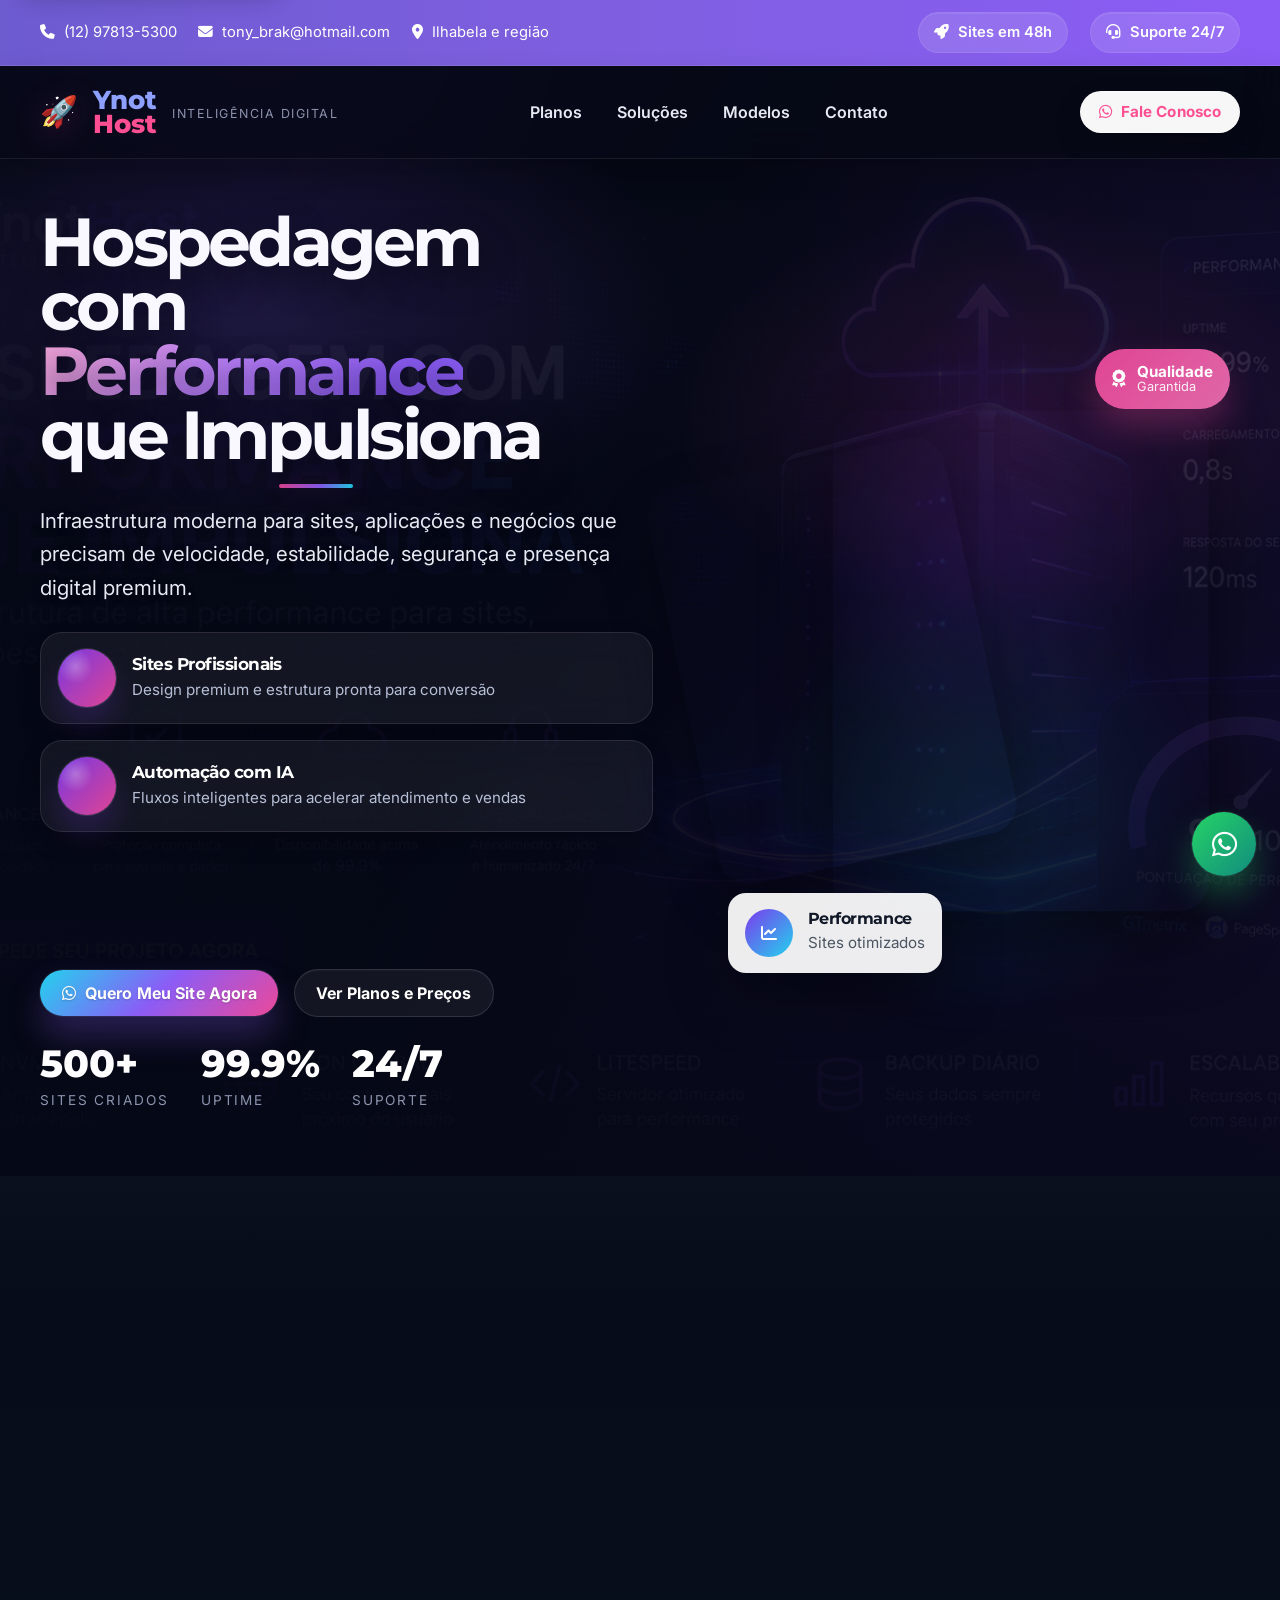
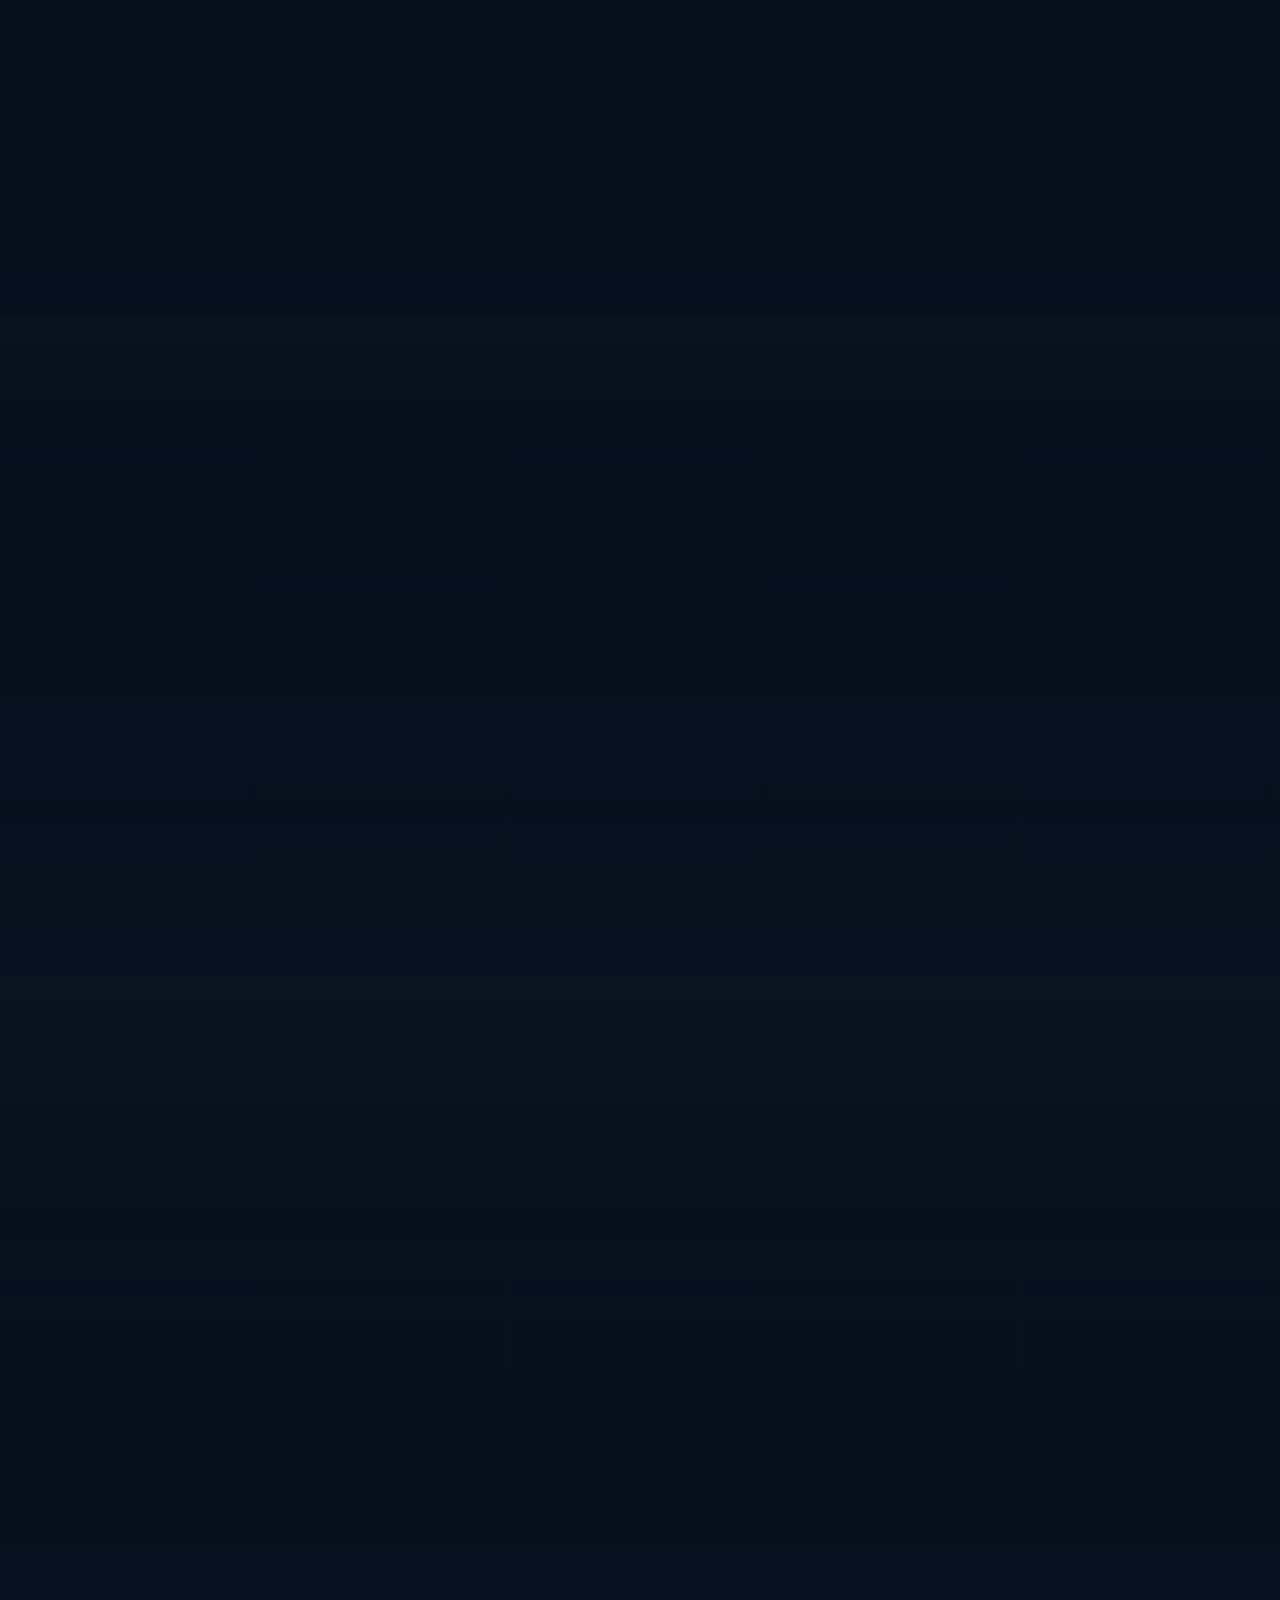
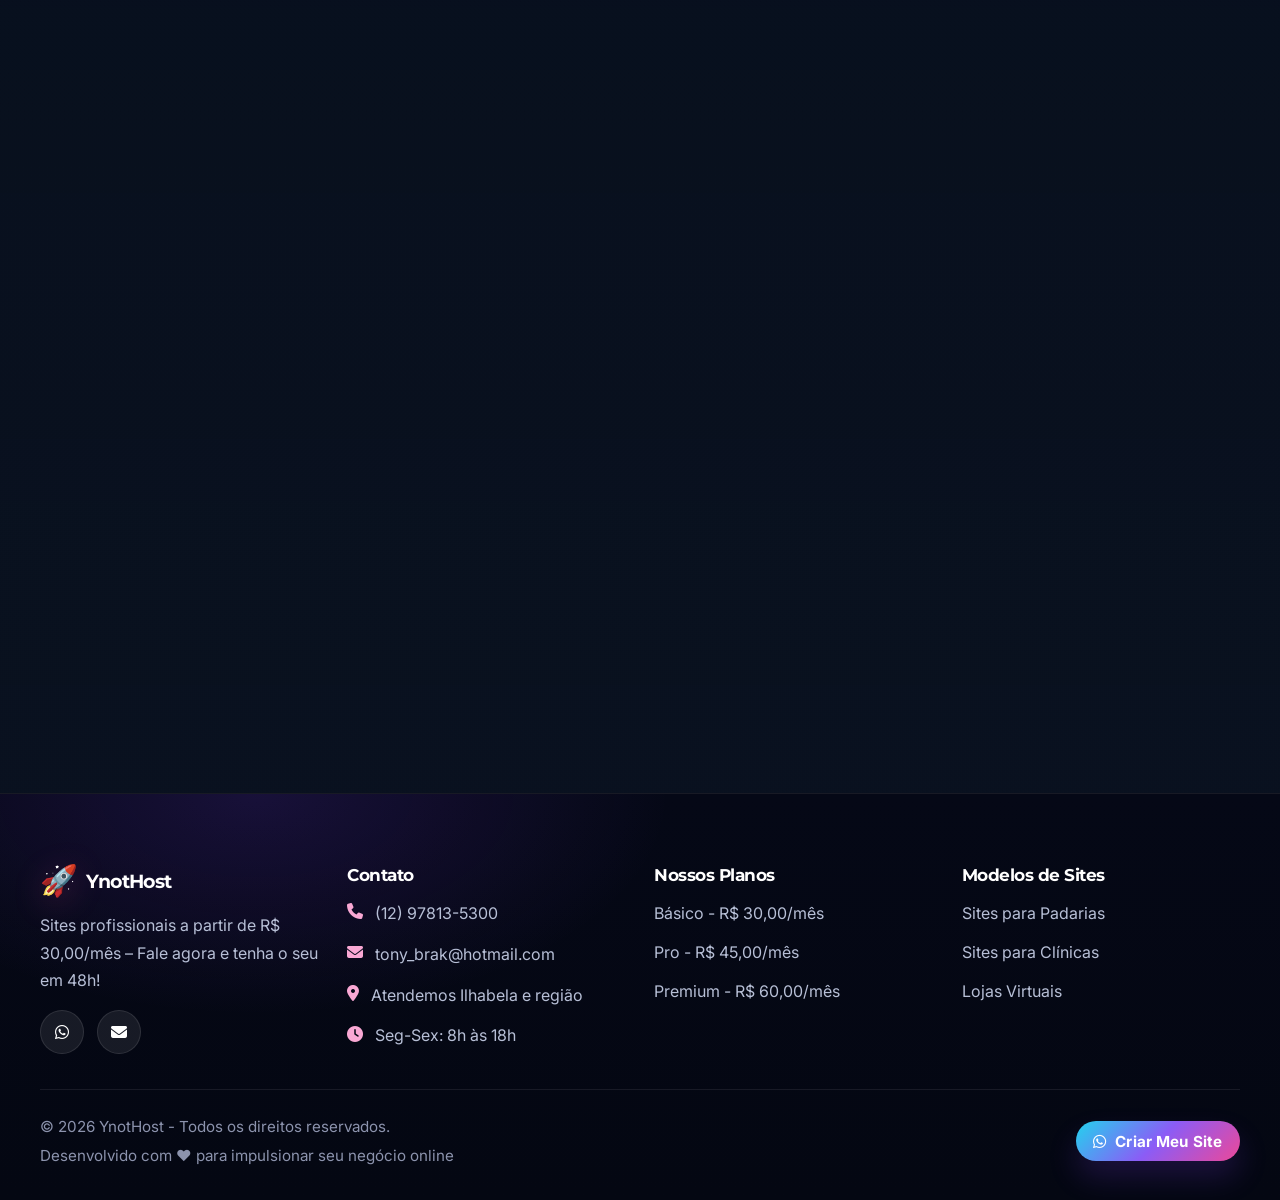
==== commit 2d311e96: "card" ====
--- a/index.html
+++ b/index.html
@@ -241,7 +241,7 @@
               <div class="feature-item">
                 <div class="feature-icon">
                   <img
-                    src="assets/images/card-automacao-ia.png"
+                    src="assets/images/automação inteligente com IA.png"
                     alt="Automação inteligente com IA"
                     loading="lazy"
                     decoding="async"
@@ -307,7 +307,7 @@
                 decoding="async"
               >
               <img
-                src="assets/images/automação inteligente com IA.png"
+                src="assets/images/card-automacao-ia.png"
                 alt="Automação inteligente com IA"
                 class="showcase-secondary"
                 loading="lazy"
